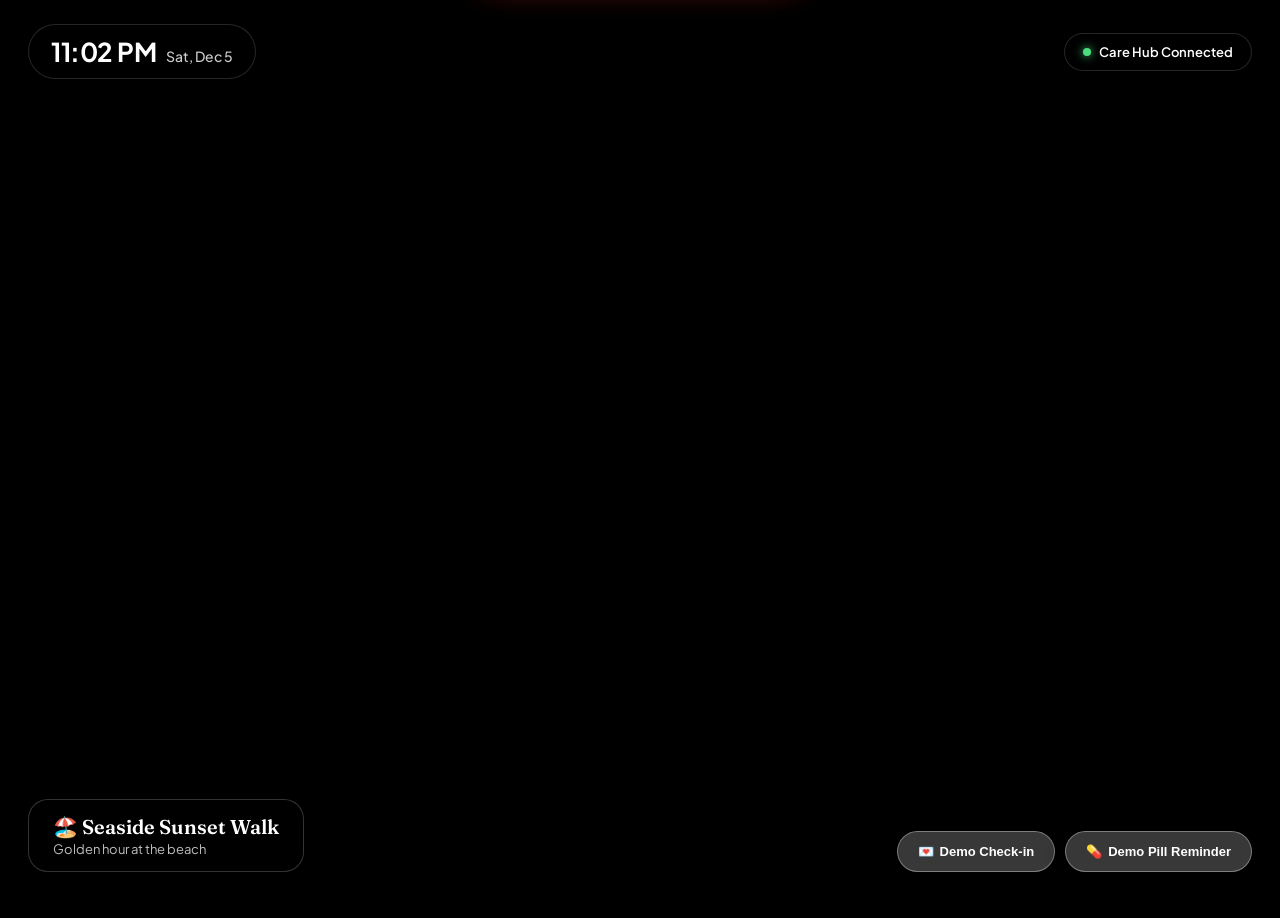
==== frontend/carereceiver.html @ f370e7aa "Add caretaker and patient frontend demo pages. Co-authored-by: Cursor <cursoragent@cursor.com>" ====
<!DOCTYPE html>
<html lang="en">
<head>
<meta charset="UTF-8">
<meta name="viewport" content="width=device-width, initial-scale=1.0, maximum-scale=1.0, user-scalable=no">
<title>Grandma's Digital Frame & Companion</title>
<link rel="preconnect" href="https://fonts.googleapis.com">
<link href="https://fonts.googleapis.com/css2?family=Plus+Jakarta+Sans:wght@400;500;600;700;800&family=Fraunces:ital,opsz,wght@0,9..144,400;0,9..144,600;0,9..144,700;1,9..144,400&display=swap" rel="stylesheet">
<style>
  :root {
    --bg: #0f1115;
    --primary: #2d6a4f;
    --primary-light: #40916c;
    --accent: #e76f51;
    --accent-yellow: #e9c46a;
    --text-dark: #1b263b;
    --text-muted: #5c677d;
    --pill-blue: #3a86ff;
  }
  * { margin: 0; padding: 0; box-sizing: border-box; -webkit-tap-highlight-color: transparent; }
  body {
    font-family: 'Plus Jakarta Sans', -apple-system, sans-serif;
    background: #000;
    color: #fff;
    min-height: 100vh;
    height: 100vh;
    overflow: hidden;
    position: relative;
    user-select: none;
  }

  /* Fullscreen Slideshow */
  .slideshow-container {
    position: absolute;
    inset: 0;
    z-index: 1;
    background: #000;
  }
  .slide {
    position: absolute;
    inset: 0;
    background-size: cover;
    background-position: center center;
    opacity: 0;
    transform: scale(1.04);
    transition: opacity 1.8s ease-in-out, transform 4s ease-out;
  }
  .slide.active {
    opacity: 1;
    transform: scale(1);
  }
  .slide-overlay {
    position: absolute;
    inset: 0;
    background: linear-gradient(180deg, rgba(0,0,0,0.35) 0%, rgba(0,0,0,0.1) 40%, rgba(0,0,0,0.75) 100%);
    pointer-events: none;
  }

  /* Clean Top Bar */
  .frame-header {
    position: absolute;
    top: 24px;
    left: 28px;
    right: 28px;
    display: flex;
    justify-content: space-between;
    align-items: center;
    z-index: 10;
    pointer-events: none;
  }
  .frame-time {
    background: rgba(0, 0, 0, 0.45);
    backdrop-filter: blur(16px);
    -webkit-backdrop-filter: blur(16px);
    border: 1px solid rgba(255,255,255,0.15);
    padding: 10px 22px;
    border-radius: 40px;
    display: flex;
    align-items: baseline;
    gap: 10px;
  }
  .time-text {
    font-size: 26px;
    font-weight: 700;
    letter-spacing: -0.5px;
  }
  .date-text {
    font-size: 14px;
    color: rgba(255,255,255,0.8);
    font-weight: 500;
  }
  .frame-badge {
    background: rgba(0,0,0,0.45);
    backdrop-filter: blur(16px);
    -webkit-backdrop-filter: blur(16px);
    border: 1px solid rgba(255,255,255,0.15);
    padding: 10px 18px;
    border-radius: 40px;
    font-size: 13px;
    font-weight: 600;
    display: flex;
    align-items: center;
    gap: 8px;
  }
  .live-dot {
    width: 8px; height: 8px;
    border-radius: 50%;
    background: #4ade80;
    box-shadow: 0 0 10px #4ade80;
    animation: pulse 2s infinite;
  }
  @keyframes pulse {
    0%, 100% { opacity: 1; transform: scale(1); }
    50% { opacity: 0.4; transform: scale(0.85); }
  }

  /* Bottom Caption */
  .slideshow-caption {
    position: absolute;
    bottom: 28px;
    left: 28px;
    z-index: 10;
    pointer-events: none;
  }
  .caption-pill {
    background: rgba(0, 0, 0, 0.55);
    backdrop-filter: blur(20px);
    -webkit-backdrop-filter: blur(20px);
    border: 1px solid rgba(255,255,255,0.2);
    padding: 14px 24px;
    border-radius: 20px;
    max-width: 480px;
  }
  .caption-title {
    font-family: 'Fraunces', serif;
    font-size: 20px;
    font-weight: 600;
    color: #fff;
    margin-bottom: 2px;
  }
  .caption-sub {
    font-size: 13px;
    color: rgba(255,255,255,0.75);
  }

  /* Demo Trigger Bar */
  .demo-bar {
    position: absolute;
    bottom: 28px;
    right: 28px;
    z-index: 50;
    display: flex;
    gap: 10px;
  }
  .demo-trigger-btn {
    background: rgba(255, 255, 255, 0.22);
    backdrop-filter: blur(20px);
    -webkit-backdrop-filter: blur(20px);
    border: 1px solid rgba(255, 255, 255, 0.35);
    color: white;
    padding: 12px 20px;
    border-radius: 30px;
    font-size: 13px;
    font-weight: 700;
    cursor: pointer;
    transition: all 0.2s;
    display: flex;
    align-items: center;
    gap: 6px;
    box-shadow: 0 4px 20px rgba(0,0,0,0.3);
  }
  .demo-trigger-btn:hover {
    background: rgba(255, 255, 255, 0.35);
    transform: translateY(-2px);
  }

  /* ========================================================
     GIANT FULLSCREEN TAKEOVER NOTIFICATION (CENTERED)
     ======================================================== */
  .takeover-overlay {
    position: fixed;
    inset: 0;
    background: rgba(10, 15, 26, 0.75);
    backdrop-filter: blur(20px);
    -webkit-backdrop-filter: blur(20px);
    z-index: 100;
    display: none;
    align-items: center;
    justify-content: center;
    padding: 24px;
    animation: fadeIn 0.3s ease-out;
  }
  .takeover-overlay.show {
    display: flex;
  }
  @keyframes fadeIn {
    from { opacity: 0; }
    to { opacity: 1; }
  }

  .takeover-card {
    background: linear-gradient(145deg, #ffffff, #fdfbf7);
    color: var(--text-dark);
    max-width: 540px;
    width: 100%;
    border-radius: 40px;
    padding: 44px 36px 36px;
    text-align: center;
    box-shadow: 0 30px 90px rgba(0,0,0,0.5), 0 0 0 4px rgba(231,111,81,0.4);
    animation: popCenter 0.5s cubic-bezier(0.34, 1.56, 0.64, 1);
    position: relative;
    cursor: pointer;
  }
  @keyframes popCenter {
    from { transform: scale(0.8) translateY(30px); opacity: 0; }
    to { transform: scale(1) translateY(0); opacity: 1; }
  }

  .avatar-pulse-wrap {
    position: relative;
    width: 120px;
    height: 120px;
    margin: 0 auto 24px;
  }
  .avatar-pulse-ring {
    position: absolute;
    inset: -10px;
    border-radius: 50%;
    background: rgba(231, 111, 81, 0.25);
    animation: ringPulse 1.8s infinite;
  }
  @keyframes ringPulse {
    0% { transform: scale(0.95); opacity: 0.8; }
    50% { transform: scale(1.18); opacity: 0.2; }
    100% { transform: scale(0.95); opacity: 0.8; }
  }
  .takeover-avatar {
    width: 120px;
    height: 120px;
    border-radius: 50%;
    object-fit: cover;
    border: 5px solid var(--accent);
    box-shadow: 0 10px 25px rgba(231,111,81,0.35);
    position: relative;
    z-index: 2;
  }

  .takeover-badge {
    display: inline-flex;
    align-items: center;
    gap: 6px;
    background: #fee2e2;
    color: #dc2626;
    font-size: 13px;
    font-weight: 800;
    text-transform: uppercase;
    letter-spacing: 1px;
    padding: 6px 16px;
    border-radius: 30px;
    margin-bottom: 14px;
  }
  .takeover-title {
    font-family: 'Fraunces', serif;
    font-size: 32px;
    line-height: 1.25;
    color: var(--text-dark);
    margin-bottom: 8px;
    font-weight: 700;
  }
  .takeover-sub {
    font-size: 17px;
    color: var(--text-muted);
    margin-bottom: 28px;
  }
  .takeover-tap-btn {
    width: 100%;
    padding: 20px;
    background: linear-gradient(135deg, #e76f51, #d95a3a);
    color: white;
    border: none;
    border-radius: 28px;
    font-family: inherit;
    font-size: 20px;
    font-weight: 800;
    cursor: pointer;
    box-shadow: 0 10px 30px rgba(231,111,81,0.4);
    display: flex;
    align-items: center;
    justify-content: center;
    gap: 10px;
    transition: transform 0.15s;
    animation: btnBounce 1.6s infinite;
  }
  @keyframes btnBounce {
    0%, 100% { transform: translateY(0); }
    50% { transform: translateY(-4px); }
  }
  .takeover-tap-btn:active {
    transform: scale(0.97);
  }

  /* ========================================================
     CHECK-IN MODAL
     ======================================================== */
  .modal-overlay {
    position: fixed;
    inset: 0;
    background: rgba(10, 14, 20, 0.88);
    backdrop-filter: blur(20px);
    -webkit-backdrop-filter: blur(20px);
    z-index: 120;
    display: none;
    align-items: center;
    justify-content: center;
    padding: 20px;
  }
  .modal-overlay.active {
    display: flex;
  }
  .modal-card {
    background: #ffffff;
    color: var(--text-dark);
    width: 100%;
    max-width: 620px;
    max-height: 90vh;
    border-radius: 36px;
    overflow-y: auto;
    box-shadow: 0 25px 60px rgba(0,0,0,0.4);
    padding: 32px 28px;
    animation: popCenter 0.4s cubic-bezier(0.34, 1.4, 0.64, 1);
  }

  .checkin-hero-photo {
    width: 100%;
    height: 250px;
    border-radius: 24px;
    object-fit: cover;
    margin-bottom: 18px;
    box-shadow: 0 8px 24px rgba(0,0,0,0.12);
  }
  .checkin-sender-row {
    display: flex;
    align-items: center;
    gap: 14px;
    margin-bottom: 12px;
  }
  .sender-avatar {
    width: 48px;
    height: 48px;
    border-radius: 50%;
    object-fit: cover;
    border: 2px solid var(--primary);
  }
  .sender-name {
    font-size: 16px;
    font-weight: 700;
    color: var(--text-dark);
  }
  .sender-sub {
    font-size: 13px;
    color: var(--text-muted);
  }
  .checkin-big-caption {
    font-family: 'Fraunces', serif;
    font-size: 24px;
    line-height: 1.35;
    color: var(--text-dark);
    margin-bottom: 8px;
  }
  .checkin-tts-indicator {
    display: inline-flex;
    align-items: center;
    gap: 8px;
    background: #f1f5f9;
    padding: 6px 14px;
    border-radius: 20px;
    font-size: 13px;
    color: var(--primary);
    font-weight: 600;
    margin-bottom: 18px;
    cursor: pointer;
  }
  .checkin-prompt {
    font-family: 'Fraunces', serif;
    font-size: 24px;
    color: var(--accent);
    margin-bottom: 16px;
    font-weight: 600;
    border-top: 1px solid #edf2f7;
    padding-top: 16px;
  }

  /* Response Buttons */
  .response-btn-grid {
    display: grid;
    grid-template-columns: 1fr 1fr 1fr;
    gap: 12px;
    margin-bottom: 18px;
  }
  .resp-btn {
    padding: 18px 12px;
    border-radius: 22px;
    border: none;
    font-family: inherit;
    font-size: 17px;
    font-weight: 700;
    color: white;
    cursor: pointer;
    display: flex;
    flex-direction: column;
    align-items: center;
    gap: 6px;
    box-shadow: 0 6px 18px rgba(0,0,0,0.12);
    transition: all 0.2s cubic-bezier(0.34, 1.56, 0.64, 1);
  }
  .resp-btn:hover {
    transform: translateY(-3px) scale(1.02);
  }
  .resp-btn:active {
    transform: scale(0.96);
  }
  .resp-btn .btn-icon {
    font-size: 34px;
    line-height: 1;
  }
  .resp-btn.btn-good { background: linear-gradient(135deg, #2d6a4f, #40916c); }
  .resp-btn.btn-ok { background: linear-gradient(135deg, #d4a373, #bc6c25); }
  .resp-btn.btn-help { background: linear-gradient(135deg, #e76f51, #c94a29); }

  /* Voice Bar */
  .voice-record-bar {
    background: #f8fafc;
    border: 2px dashed #cbd5e1;
    border-radius: 18px;
    padding: 12px 18px;
    display: flex;
    align-items: center;
    justify-content: space-between;
    margin-bottom: 14px;
  }
  .voice-record-btn {
    background: var(--accent);
    color: white;
    width: 44px;
    height: 44px;
    border-radius: 50%;
    border: none;
    font-size: 20px;
    display: flex;
    align-items: center;
    justify-content: center;
    cursor: pointer;
    box-shadow: 0 4px 12px rgba(231,111,81,0.3);
  }
  .voice-record-btn.recording {
    background: #ef4444;
    animation: micPulse 1s infinite alternate;
  }
  @keyframes micPulse {
    from { transform: scale(1); }
    to { transform: scale(1.12); }
  }
  .voice-status-text {
    font-size: 14px;
    font-weight: 500;
    color: var(--text-muted);
  }

  /* Escalation Tracker */
  .escalation-tracker {
    background: #fff7ed;
    border: 1px solid #ffedd5;
    border-radius: 14px;
    padding: 10px 14px;
    display: flex;
    align-items: center;
    justify-content: space-between;
    font-size: 13px;
    color: #9a3412;
  }
  .escalation-timer {
    font-weight: 700;
    background: #fed7aa;
    padding: 3px 10px;
    border-radius: 10px;
  }

  /* ========================================================
     MEDICATION MODAL
     ======================================================== */
  .pill-header {
    text-align: center;
    margin-bottom: 20px;
  }
  .pill-header .badge-pill {
    background: #e0f2fe;
    color: var(--pill-blue);
    font-size: 12px;
    font-weight: 700;
    padding: 5px 14px;
    border-radius: 20px;
    display: inline-block;
    margin-bottom: 6px;
  }
  .pill-header h2 {
    font-family: 'Fraunces', serif;
    font-size: 26px;
    color: var(--text-dark);
  }
  .pill-header p {
    font-size: 15px;
    color: var(--text-muted);
    margin-top: 4px;
  }

  .pill-grid {
    display: grid;
    grid-template-columns: 1fr 1fr;
    gap: 14px;
    margin-bottom: 20px;
  }
  .pill-item-card {
    background: #f8fafc;
    border: 3px solid #e2e8f0;
    border-radius: 20px;
    padding: 16px 14px;
    display: flex;
    flex-direction: column;
    align-items: center;
    text-align: center;
    cursor: pointer;
    transition: all 0.2s cubic-bezier(0.34, 1.56, 0.64, 1);
    position: relative;
  }
  .pill-item-card:hover { transform: translateY(-2px); }
  .pill-item-card.taken {
    background: #ecfdf5;
    border-color: #10b981;
    transform: translateY(-2px);
  }
  .pill-check-badge {
    position: absolute;
    top: 8px;
    right: 8px;
    width: 26px;
    height: 26px;
    border-radius: 50%;
    background: #cbd5e1;
    color: white;
    display: flex;
    align-items: center;
    justify-content: center;
    font-size: 13px;
    font-weight: 800;
  }
  .pill-item-card.taken .pill-check-badge {
    background: #10b981;
    transform: scale(1.15);
  }
  .pill-icon {
    font-size: 40px;
    margin-bottom: 8px;
    line-height: 1;
  }
  .pill-name {
    font-size: 16px;
    font-weight: 700;
    color: var(--text-dark);
  }
  .pill-dosage {
    font-size: 12px;
    color: var(--text-muted);
    margin-top: 2px;
  }

  .done-pills-btn {
    width: 100%;
    padding: 18px;
    border-radius: 24px;
    border: none;
    background: linear-gradient(135deg, #10b981, #059669);
    color: white;
    font-family: inherit;
    font-size: 18px;
    font-weight: 800;
    cursor: pointer;
    box-shadow: 0 8px 20px rgba(16,185,129,0.35);
    display: flex;
    align-items: center;
    justify-content: center;
    gap: 8px;
  }

  /* Feedback Toast */
  .feedback-toast {
    position: fixed;
    top: 50%;
    left: 50%;
    transform: translate(-50%, -50%) scale(0.8);
    background: rgba(255, 255, 255, 0.98);
    color: var(--text-dark);
    padding: 32px 48px;
    border-radius: 36px;
    text-align: center;
    box-shadow: 0 30px 80px rgba(0,0,0,0.5);
    z-index: 150;
    opacity: 0;
    pointer-events: none;
    transition: all 0.35s cubic-bezier(0.34, 1.56, 0.64, 1);
  }
  .feedback-toast.show {
    opacity: 1;
    transform: translate(-50%, -50%) scale(1);
    pointer-events: auto;
  }
  .feedback-toast .big-emoji {
    font-size: 58px;
    margin-bottom: 10px;
    display: block;
  }
  .feedback-toast h3 {
    font-family: 'Fraunces', serif;
    font-size: 26px;
    color: var(--text-dark);
  }
  .feedback-toast p {
    font-size: 15px;
    color: var(--text-muted);
    margin-top: 4px;
  }

  /* Escalation Banner */
  .escalation-alert-banner {
    position: fixed;
    top: 24px;
    left: 50%;
    transform: translateX(-50%) translateY(-100px);
    background: #b91c1c;
    color: white;
    padding: 14px 24px;
    border-radius: 50px;
    font-size: 15px;
    font-weight: 700;
    z-index: 200;
    box-shadow: 0 10px 30px rgba(185,28,28,0.5);
    display: flex;
    align-items: center;
    gap: 10px;
    transition: transform 0.4s cubic-bezier(0.34, 1.56, 0.64, 1);
  }
  .escalation-alert-banner.show {
    transform: translateX(-50%) translateY(0);
  }
</style>
</head>
<body>

<!-- Slideshow Digital Frame -->
<div class="slideshow-container" id="slideshow">
  <div class="slide active" style="background-image: url('https://media.clero.so/content_items/2026/08/Family_Picnic_Scene.jpg');"></div>
  <div class="slide" style="background-image: url('https://media.clero.so/content_items/2026/08/Beach_Vacation_Scene.jpg');"></div>
  <div class="slide" style="background-image: url('https://media.clero.so/content_items/2026/08/Family_Dinner_Scene.jpg');"></div>
  <div class="slide" style="background-image: url('https://media.clero.so/content_items/2026/08/Reading_Time_Scene.jpg');"></div>
  <div class="slide" style="background-image: url('https://media.clero.so/content_items/2026/08/Christmas_Dinner_Scene.jpg');"></div>
  <div class="slide-overlay"></div>
</div>

<!-- Header Overlay -->
<div class="frame-header">
  <div class="frame-time">
    <span class="time-text" id="clock">12:45 PM</span>
    <span class="date-text" id="dateStr">Sat, Aug 22</span>
  </div>
  <div class="frame-badge">
    <span class="live-dot"></span>
    <span>Care Hub Connected</span>
  </div>
</div>

<!-- Bottom Caption -->
<div class="slideshow-caption" id="slideCaption">
  <div class="caption-pill">
    <div class="caption-title" id="captionTitle">🌿 Meadow Picnic with Family</div>
    <div class="caption-sub" id="captionSub">Shared with love by your family</div>
  </div>
</div>

<!-- Demo Trigger Buttons -->
<div class="demo-bar">
  <button class="demo-trigger-btn" onclick="triggerIncomingCheckin('Alex (Son)', 'https://media.clero.so/content_items/2026/08/Son_Portrait.jpg', 'https://media.clero.so/content_items/2026/08/Family_Picnic_Scene.jpg', 'Hi Grandma! Look at this photo from our picnic. How are you feeling today?')">
    <span>💌</span> Demo Check-in
  </button>
  <button class="demo-trigger-btn" onclick="triggerPillReminder()">
    <span>💊</span> Demo Pill Reminder
  </button>
</div>

<!-- ========================================================
     GIANT SCREEN-TAKEOVER NOTIFICATION (CENTERED POPUP)
     ======================================================== -->
<div class="takeover-overlay" id="takeoverOverlay" onclick="openCheckinModal()">
  <div class="takeover-card" onclick="event.stopPropagation(); openCheckinModal()">
    <div class="takeover-badge">✨ New Message</div>
    <div class="avatar-pulse-wrap">
      <div class="avatar-pulse-ring"></div>
      <img class="takeover-avatar" id="takeoverAvatar" src="https://media.clero.so/content_items/2026/08/Son_Portrait.jpg" alt="Avatar">
    </div>
    <h2 class="takeover-title" id="takeoverSender">Alex sent you a check-in!</h2>
    <p class="takeover-sub">Tap anywhere to see photo & message</p>
    <button class="takeover-tap-btn">
      <span>👉</span> <span>Tap to Open Message</span>
    </button>
  </div>
</div>

<!-- ========================================================
     CHECK-IN FULLSCREEN MODAL
     ======================================================== -->
<div class="modal-overlay" id="checkinModal">
  <div class="modal-card">
    <img class="checkin-hero-photo" id="modalHeroPhoto" src="https://media.clero.so/content_items/2026/08/Family_Picnic_Scene.jpg" alt="Check-in photo">
    
    <div class="checkin-sender-row">
      <img class="sender-avatar" id="modalSenderAvatar" src="https://media.clero.so/content_items/2026/08/Son_Portrait.jpg" alt="Avatar">
      <div>
        <div class="sender-name" id="modalSenderName">Alex (Son)</div>
        <div class="sender-sub">Sent today at 12:45 PM</div>
      </div>
    </div>

    <div class="checkin-big-caption" id="modalCaptionText">
      "Hi Grandma! Look at this memory from our sunny picnic. We're thinking of you!"
    </div>

    <div class="checkin-tts-indicator" onclick="speakText(currentCaption + '. How are you feeling today Grandma?')">
      <span>🔊</span> <span>Tap to hear voice readout</span>
    </div>

    <div class="checkin-prompt">
      How are you today, Grandma?
    </div>

    <div class="response-btn-grid">
      <button class="resp-btn btn-good" onclick="submitResponse('Good', '😊')">
        <span class="btn-icon">😊</span>
        <span>Good</span>
      </button>
      <button class="resp-btn btn-ok" onclick="submitResponse('OK', '🙂')">
        <span class="btn-icon">🙂</span>
        <span>I\'m OK</span>
      </button>
      <button class="resp-btn btn-help" onclick="submitResponse('Need Help', '🆘')">
        <span class="btn-icon">🆘</span>
        <span>Need Help</span>
      </button>
    </div>

    <div class="voice-record-bar">
      <div>
        <div style="font-weight:700; font-size:14px; color:var(--text-dark);">Voice reply (optional)</div>
        <div class="voice-status-text" id="micStatus">Tap mic to speak your message</div>
      </div>
      <button class="voice-record-btn" id="micBtn" onclick="toggleVoiceRecord()">🎤</button>
    </div>

    <!-- Escalation Tracker -->
    <div class="escalation-tracker" id="escalationBox">
      <span>⏱️ Auto-escalation demo:</span>
      <span class="escalation-timer" id="escalationTimerText">Try 1 (Patient) in 5s</span>
    </div>
  </div>
</div>

<!-- ========================================================
     MEDICATION REMINDER MODAL
     ======================================================== -->
<div class="modal-overlay" id="pillModal">
  <div class="modal-card">
    <div class="pill-header">
      <span class="badge-pill">DAILY MEDICATION</span>
      <h2>💊 Time for your pills, Grandma!</h2>
      <p>Tap each pill once you've taken it</p>
    </div>

    <div class="pill-grid">
      <div class="pill-item-card" id="pill1" onclick="togglePill('pill1')">
        <span class="pill-check-badge">✓</span>
        <div class="pill-icon">🔴</div>
        <div class="pill-name">Blood Pressure</div>
        <div class="pill-dosage">1 Red Tablet · Morning</div>
      </div>
      <div class="pill-item-card" id="pill2" onclick="togglePill('pill2')">
        <span class="pill-check-badge">✓</span>
        <div class="pill-icon">🟡</div>
        <div class="pill-name">Vitamin D3</div>
        <div class="pill-dosage">1 Yellow Capsule · With Food</div>
      </div>
      <div class="pill-item-card" id="pill3" onclick="togglePill('pill3')">
        <span class="pill-check-badge">✓</span>
        <div class="pill-icon">⚪</div>
        <div class="pill-name">Calcium & Zinc</div>
        <div class="pill-dosage">1 White Tablet · With Water</div>
      </div>
      <div class="pill-item-card" id="pill4" onclick="togglePill('pill4')">
        <span class="pill-check-badge">✓</span>
        <div class="pill-icon">💧</div>
        <div class="pill-name">Glass of Water</div>
        <div class="pill-dosage">Full 250ml glass</div>
      </div>
    </div>

    <button class="done-pills-btn" onclick="submitPillsDone()">
      <span>✅</span> <span>I've Taken All My Pills</span>
    </button>
  </div>
</div>

<!-- Toast Feedback -->
<div class="feedback-toast" id="feedbackToast">
  <span class="big-emoji" id="feedbackEmoji">💖</span>
  <h3 id="feedbackTitle">Message Sent to Family!</h3>
  <p id="feedbackSub">Returning to photo frame in a moment...</p>
</div>

<!-- Escalation Alert Banner -->
<div class="escalation-alert-banner" id="escalationAlertBanner">
  <span style="font-size: 22px;">🚨</span>
  <span id="escalationAlertText">Try 1: Pinging Grandma's phone...</span>
</div>

<script>
  // Web Audio chime generator (high quality 2-tone melodic chime)
  function playMelodicChime() {
    try {
      const audioCtx = new (window.AudioContext || window.webkitAudioContext)();
      const playTone = (freq, start, duration) => {
        const osc = audioCtx.createOscillator();
        const gain = audioCtx.createGain();
        osc.type = 'sine';
        osc.frequency.setValueAtTime(freq, audioCtx.currentTime + start);
        gain.gain.setValueAtTime(0, audioCtx.currentTime + start);
        gain.gain.linearRampToValueAtTime(0.3, audioCtx.currentTime + start + 0.05);
        gain.gain.exponentialRampToValueAtTime(0.001, audioCtx.currentTime + start + duration);
        osc.connect(gain);
        gain.connect(audioCtx.destination);
        osc.start(audioCtx.currentTime + start);
        osc.stop(audioCtx.currentTime + start + duration);
      };
      playTone(587.33, 0.0, 0.5); // D5
      playTone(880.00, 0.2, 0.7); // A5
      playTone(1174.66, 0.4, 0.9); // D6
    } catch (e) {
      console.log('AudioContext not allowed without gesture', e);
    }
  }

  // Broadcast Channel
  const careBus = window.BroadcastChannel ? new BroadcastChannel('care_companion_bus') : null;

  // Slideshow
  const slidesData = [
    { src: 'https://media.clero.so/content_items/2026/08/Family_Picnic_Scene.jpg', title: '🌿 Meadow Picnic with Family', sub: 'Sunny afternoon memories' },
    { src: 'https://media.clero.so/content_items/2026/08/Beach_Vacation_Scene.jpg', title: '🏖️ Seaside Sunset Walk', sub: 'Golden hour at the beach' },
    { src: 'https://media.clero.so/content_items/2026/08/Family_Dinner_Scene.jpg', title: '🍝 Sunday Family Dinner', sub: 'Delicious home cooking together' },
    { src: 'https://media.clero.so/content_items/2026/08/Reading_Time_Scene.jpg', title: '📖 Cozy Fireplace Reading', sub: 'Quiet evening at home' },
    { src: 'https://media.clero.so/content_items/2026/08/Christmas_Dinner_Scene.jpg', title: '🎄 Holiday Celebration', sub: 'Warm family gathering' }
  ];

  let currentSlide = 0;
  let slideshowInterval = null;
  const slideElements = document.querySelectorAll('.slide');
  const captionTitle = document.getElementById('captionTitle');
  const captionSub = document.getElementById('captionSub');

  function nextSlide() {
    slideElements[currentSlide].classList.remove('active');
    currentSlide = (currentSlide + 1) % slideElements.length;
    slideElements[currentSlide].classList.add('active');
    captionTitle.textContent = slidesData[currentSlide].title;
    captionSub.textContent = slidesData[currentSlide].sub;
  }

  function startSlideshow() {
    if (!slideshowInterval) {
      slideshowInterval = setInterval(nextSlide, 3000);
    }
  }

  function pauseSlideshow() {
    clearInterval(slideshowInterval);
    slideshowInterval = null;
  }

  startSlideshow();

  // Clock
  function updateClock() {
    const now = new Date();
    document.getElementById('clock').textContent = now.toLocaleTimeString([], { hour: '2-digit', minute: '2-digit' });
    document.getElementById('dateStr').textContent = now.toLocaleDateString([], { weekday: 'short', month: 'short', day: 'numeric' });
  }
  setInterval(updateClock, 1000);
  updateClock();

  // Web Speech Synthesis (TTS)
  function speakText(text) {
    if ('speechSynthesis' in window) {
      window.speechSynthesis.cancel();
      const utterance = new SpeechSynthesisUtterance(text);
      utterance.rate = 0.9;
      utterance.pitch = 1.05;
      window.speechSynthesis.speak(utterance);
    }
  }

  // Incoming Check-in Trigger & Giant Centered Takeover
  let currentCaption = '';
  let escalationTimer = null;
  let escalationCountdown = 5;
  let escalationStage = 1;

  function triggerIncomingCheckin(senderName, avatarUrl, photoUrl, caption) {
    pauseSlideshow();
    currentCaption = caption;

    // Play chime sound
    playMelodicChime();

    // Populate data
    document.getElementById('takeoverAvatar').src = avatarUrl;
    document.getElementById('takeoverSender').textContent = `${senderName} sent you a check-in!`;
    document.getElementById('modalSenderAvatar').src = avatarUrl;
    document.getElementById('modalSenderName').textContent = senderName;
    document.getElementById('modalHeroPhoto').src = photoUrl;
    document.getElementById('modalCaptionText').textContent = `"${caption}"`;

    // Show giant centered takeover
    document.getElementById('takeoverOverlay').classList.add('show');

    // Announce voice notification
    setTimeout(() => {
      speakText(`Grandma, you have a new check-in from ${senderName}!`);
    }, 300);

    // Start auto escalation countdown
    startEscalationWatch();
  }

  function openCheckinModal() {
    document.getElementById('takeoverOverlay').classList.remove('show');
    document.getElementById('checkinModal').classList.add('active');

    // Read out caption + prompt
    setTimeout(() => {
      speakText(currentCaption + '. How are you feeling today, Grandma?');
    }, 300);
  }

  function startEscalationWatch() {
    clearInterval(escalationTimer);
    escalationCountdown = 5;
    escalationStage = 1;
    updateEscalationUI();

    escalationTimer = setInterval(() => {
      escalationCountdown--;
      if (escalationCountdown <= 0) {
        if (escalationStage === 1) {
          showEscalationBanner('🔔 Try 1: Pinging Grandma\'s phone...');
          speakText('Alerting Grandma\'s phone');
          escalationStage = 2;
          escalationCountdown = 5;
        } else if (escalationStage === 2) {
          showEscalationBanner('🚨 Try 2: Alerting Caretaker (Son)! No response.');
          speakText('Alerting Caretaker! Grandma has not responded yet.');
          clearInterval(escalationTimer);
        }
      }
      updateEscalationUI();
    }, 1000);
  }

  function updateEscalationUI() {
    const el = document.getElementById('escalationTimerText');
    if (el) {
      if (escalationStage === 1) {
        el.textContent = `Try 1 (Patient Phone) in ${escalationCountdown}s`;
      } else if (escalationStage === 2) {
        el.textContent = `Try 2 (Caretaker Alert) in ${escalationCountdown}s`;
      } else {
        el.textContent = `Caretaker Alerted!`;
      }
    }
  }

  function showEscalationBanner(msg) {
    const banner = document.getElementById('escalationAlertBanner');
    document.getElementById('escalationAlertText').textContent = msg;
    banner.classList.add('show');
    setTimeout(() => banner.classList.remove('show'), 3500);

    if (careBus) {
      careBus.postMessage({ type: 'ESCALATION_ALERT', stage: escalationStage, message: msg });
    }
  }

  function submitResponse(status, emoji) {
    clearInterval(escalationTimer);
    document.getElementById('checkinModal').classList.remove('active');
    document.getElementById('takeoverOverlay').classList.remove('show');

    if (careBus) {
      careBus.postMessage({
        type: 'CHECKIN_RESPONSE',
        status: status,
        emoji: emoji,
        timestamp: new Date().toLocaleTimeString([], { hour: '2-digit', minute: '2-digit' })
      });
    }

    const toast = document.getElementById('feedbackToast');
    document.getElementById('feedbackEmoji').textContent = emoji;
    document.getElementById('feedbackTitle').textContent = `Marked "${status}"`;
    document.getElementById('feedbackSub').textContent = 'Family has been notified. Returning to photos...';
    toast.classList.add('show');

    speakText(`Thank you Grandma! We let the family know you are ${status}.`);

    setTimeout(() => {
      toast.classList.remove('show');
      startSlideshow();
    }, 3000);
  }

  // Voice record mock
  let isRecording = false;
  function toggleVoiceRecord() {
    const btn = document.getElementById('micBtn');
    const status = document.getElementById('micStatus');
    isRecording = !isRecording;
    if (isRecording) {
      btn.classList.add('recording');
      status.textContent = '🎙️ Listening to your voice...';
      speakText('Listening');
    } else {
      btn.classList.remove('recording');
      status.textContent = '✅ "Feeling lovely and had a nice walk"';
    }
  }

  // Pill Reminder
  function triggerPillReminder() {
    pauseSlideshow();
    playMelodicChime();
    document.getElementById('pillModal').classList.add('active');
    speakText("Grandma, it's time for your daily pills. Please tap the ones you have taken.");
  }

  function togglePill(id) {
    const pill = document.getElementById(id);
    pill.classList.toggle('taken');
    const name = pill.querySelector('.pill-name').textContent;
    if (pill.classList.contains('taken')) {
      speakText(`${name} checked`);
    }
  }

  function submitPillsDone() {
    document.getElementById('pillModal').classList.remove('active');

    if (careBus) {
      careBus.postMessage({
        type: 'PILLS_TAKEN',
        timestamp: new Date().toLocaleTimeString([], { hour: '2-digit', minute: '2-digit' })
      });
    }

    const toast = document.getElementById('feedbackToast');
    document.getElementById('feedbackEmoji').textContent = '💊';
    document.getElementById('feedbackTitle').textContent = 'All Pills Logged!';
    document.getElementById('feedbackSub').textContent = 'We sent a confirmation to the family.';
    toast.classList.add('show');

    speakText('Great job Grandma! All pills recorded for today.');

    setTimeout(() => {
      toast.classList.remove('show');
      startSlideshow();
    }, 3000);
  }

  // Listen to remote events from Caretaker app
  if (careBus) {
    careBus.onmessage = (e) => {
      const data = e.data;
      if (data.type === 'TRIGGER_CHECKIN') {
        triggerIncomingCheckin(data.senderName, data.avatarUrl, data.photoUrl, data.caption);
      } else if (data.type === 'TRIGGER_PILLS') {
        triggerPillReminder();
      }
    };
  }
</script>
</body>
</html>
<script data-clero-project-page-live-reload>
(() => {
  const pageId = "78a3dedada3fd887bb1d990b";
  const revision = "1ebeafc74b8518a8baf37a0f5a646807799ab3048f92aecc559eff67c50d47f9";
  let socket = null;
  let reconnectTimer = null;
  let reconnectDelay = 1000;
  let stopped = false;

  const reload = () => window.location.reload();
  const scheduleReconnect = () => {
    if (stopped || reconnectTimer !== null) return;
    reconnectTimer = window.setTimeout(() => {
      reconnectTimer = null;
      connect();
    }, reconnectDelay);
    reconnectDelay = Math.min(reconnectDelay * 2, 15000);
  };
  const connect = () => {
    if (stopped) return;
    const protocol = window.location.protocol === "https:" ? "wss:" : "ws:";
    try {
      socket = new WebSocket(
        `${protocol}//${window.location.host}/ws/project-pages/${encodeURIComponent(pageId)}/`
      );
    } catch (_error) {
      scheduleReconnect();
      return;
    }
    socket.addEventListener("open", () => {
      reconnectDelay = 1000;
    });
    socket.addEventListener("message", (messageEvent) => {
      let message;
      try {
        message = JSON.parse(messageEvent.data);
      } catch (_error) {
        return;
      }
      const data = message && message.data ? message.data : {};
      if (
        message.event === "project.html.connected" &&
        data.body_sha256 &&
        data.body_sha256 !== revision
      ) {
        reload();
        return;
      }
      if (
        message.event === "project.html.updated" &&
        (!data.body_sha256 || data.body_sha256 !== revision)
      ) {
        reload();
        return;
      }
      if (
        message.event === "project.html.unpublished" ||
        message.event === "project.html.deleted"
      ) {
        reload();
      }
    });
    socket.addEventListener("close", (closeEvent) => {
      socket = null;
      if (closeEvent.code === 4004) {
        reload();
        return;
      }
      scheduleReconnect();
    });
    socket.addEventListener("error", () => {
      if (socket) socket.close();
    });
  };
  window.addEventListener("pagehide", () => {
    stopped = true;
    if (reconnectTimer !== null) window.clearTimeout(reconnectTimer);
    if (socket) socket.close(1000, "Page closed");
  }, { once: true });
  connect();
})();
</script>
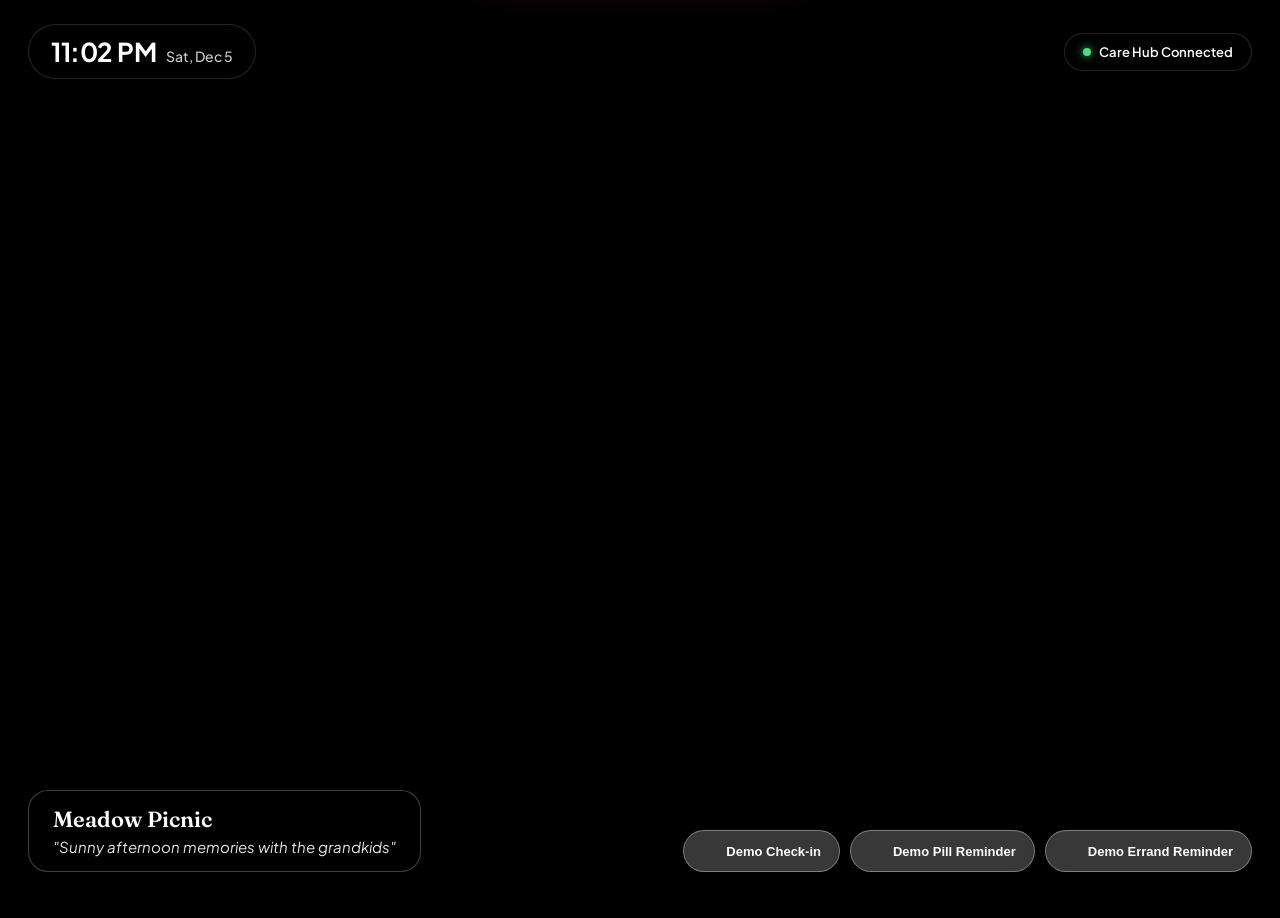
==== commit 425d5b26: "Polish the frontend demo with design system and pill assets. Co-authored-by: Cursor <cursoragent@cur" ====
--- a/frontend/carereceiver.html
+++ b/frontend/carereceiver.html
@@ -3,9 +3,15 @@
 <head>
 <meta charset="UTF-8">
 <meta name="viewport" content="width=device-width, initial-scale=1.0, maximum-scale=1.0, user-scalable=no">
-<title>Grandma's Digital Frame & Companion</title>
+<title>Grandma's Digital Frame &amp; Companion</title>
 <link rel="preconnect" href="https://fonts.googleapis.com">
-<link href="https://fonts.googleapis.com/css2?family=Plus+Jakarta+Sans:wght@400;500;600;700;800&family=Fraunces:ital,opsz,wght@0,9..144,400;0,9..144,600;0,9..144,700;1,9..144,400&display=swap" rel="stylesheet">
+<link href="https://fonts.googleapis.com/css2?family=Plus+Jakarta+Sans:wght@400;500;600;700;800&amp;family=Fraunces:ital,opsz,wght@0,9..144,400;0,9..144,600;0,9..144,700;1,9..144,400&amp;display=swap" rel="stylesheet">
+<link rel="preload" href="assets/pills/lisinopril.svg" as="image" type="image/svg+xml">
+<link rel="preload" href="assets/pills/vitamin-d3.svg" as="image" type="image/svg+xml">
+<link rel="preload" href="assets/pills/calcium.svg" as="image" type="image/svg+xml">
+<link rel="preload" href="assets/pills/fresh-water.svg" as="image" type="image/svg+xml">
+<!-- Lucide Icons -->
+<script src="https://unpkg.com/lucide@latest"></script>
 <style>
   :root {
     --bg: #0f1115;
@@ -114,7 +120,7 @@
     50% { opacity: 0.4; transform: scale(0.85); }
   }
 
-  /* Bottom Caption */
+  /* Bottom Left Caption */
   .slideshow-caption {
     position: absolute;
     bottom: 28px;
@@ -123,24 +129,27 @@
     pointer-events: none;
   }
   .caption-pill {
-    background: rgba(0, 0, 0, 0.55);
+    background: rgba(0, 0, 0, 0.65);
     backdrop-filter: blur(20px);
     -webkit-backdrop-filter: blur(20px);
-    border: 1px solid rgba(255,255,255,0.2);
+    border: 1px solid rgba(255,255,255,0.25);
     padding: 14px 24px;
     border-radius: 20px;
-    max-width: 480px;
+    max-width: 520px;
+    box-shadow: 0 10px 30px rgba(0,0,0,0.4);
   }
   .caption-title {
     font-family: 'Fraunces', serif;
-    font-size: 20px;
+    font-size: 22px;
     font-weight: 600;
     color: #fff;
-    margin-bottom: 2px;
+    margin-bottom: 3px;
   }
   .caption-sub {
-    font-size: 13px;
-    color: rgba(255,255,255,0.75);
+    font-size: 15px;
+    color: rgba(255,255,255,0.9);
+    font-style: italic;
+    line-height: 1.4;
   }
 
   /* Demo Trigger Bar */
@@ -151,6 +160,8 @@
     z-index: 50;
     display: flex;
     gap: 10px;
+    flex-wrap: wrap;
+    justify-content: flex-end;
   }
   .demo-trigger-btn {
     background: rgba(255, 255, 255, 0.22);
@@ -158,7 +169,7 @@
     -webkit-backdrop-filter: blur(20px);
     border: 1px solid rgba(255, 255, 255, 0.35);
     color: white;
-    padding: 12px 20px;
+    padding: 12px 18px;
     border-radius: 30px;
     font-size: 13px;
     font-weight: 700;
@@ -166,7 +177,7 @@
     transition: all 0.2s;
     display: flex;
     align-items: center;
-    gap: 6px;
+    gap: 8px;
     box-shadow: 0 4px 20px rgba(0,0,0,0.3);
   }
   .demo-trigger-btn:hover {
@@ -174,9 +185,7 @@
     transform: translateY(-2px);
   }
 
-  /* ========================================================
-     GIANT FULLSCREEN TAKEOVER NOTIFICATION (CENTERED)
-     ======================================================== */
+  /* Centered Takeover */
   .takeover-overlay {
     position: fixed;
     inset: 0;
@@ -190,13 +199,8 @@
     padding: 24px;
     animation: fadeIn 0.3s ease-out;
   }
-  .takeover-overlay.show {
-    display: flex;
-  }
-  @keyframes fadeIn {
-    from { opacity: 0; }
-    to { opacity: 1; }
-  }
+  .takeover-overlay.show { display: flex; }
+  @keyframes fadeIn { from { opacity: 0; } to { opacity: 1; } }
 
   .takeover-card {
     background: linear-gradient(145deg, #ffffff, #fdfbf7);
@@ -295,33 +299,209 @@
     0%, 100% { transform: translateY(0); }
     50% { transform: translateY(-4px); }
   }
-  .takeover-tap-btn:active {
-    transform: scale(0.97);
-  }
-
-  /* ========================================================
-     CHECK-IN MODAL
-     ======================================================== */
+  .takeover-tap-btn:active { transform: scale(0.97); }
+
+  /* Immersive Check-in Modal */
   .modal-overlay {
     position: fixed;
     inset: 0;
     background: rgba(10, 14, 20, 0.88);
+    backdrop-filter: blur(24px);
+    -webkit-backdrop-filter: blur(24px);
+    z-index: 120;
+    display: none;
+    align-items: center;
+    justify-content: center;
+    padding: 24px;
+  }
+  .modal-overlay.active { display: flex; }
+
+  .checkin-large-frame {
+    background: #ffffff;
+    border: 6px solid #ffffff;
+    border-radius: 36px;
+    width: 100%;
+    max-width: 960px;
+    height: 90vh;
+    max-height: 850px;
+    position: relative;
+    box-shadow: 0 35px 100px rgba(0,0,0,0.6);
+    overflow: hidden;
+    display: flex;
+    flex-direction: column;
+    justify-content: space-between;
+    animation: popCenter 0.4s cubic-bezier(0.34, 1.4, 0.64, 1);
+  }
+  .checkin-backdrop-photo {
+    position: absolute;
+    inset: 0;
+    width: 100%;
+    height: 100%;
+    object-fit: cover;
+    z-index: 1;
+    background: #000;
+  }
+  .checkin-gradient-overlay {
+    position: absolute;
+    inset: 0;
+    background: linear-gradient(180deg, rgba(0,0,0,0.7) 0%, rgba(0,0,0,0.15) 40%, rgba(0,0,0,0.85) 100%);
+    z-index: 2;
+    pointer-events: none;
+  }
+  .checkin-top-overlay-card {
+    position: relative;
+    z-index: 10;
+    margin: 20px;
+    background: rgba(255, 255, 255, 0.94);
     backdrop-filter: blur(20px);
     -webkit-backdrop-filter: blur(20px);
-    z-index: 120;
+    border-radius: 24px;
+    padding: 18px 24px;
+    box-shadow: 0 10px 35px rgba(0,0,0,0.3);
+    border: 1px solid rgba(255,255,255,0.8);
+    display: flex;
+    flex-direction: column;
+    gap: 8px;
+  }
+  .checkin-sender-row {
+    display: flex;
+    align-items: center;
+    justify-content: space-between;
+  }
+  .checkin-sender-info {
+    display: flex;
+    align-items: center;
+    gap: 12px;
+  }
+  .sender-avatar {
+    width: 44px;
+    height: 44px;
+    border-radius: 50%;
+    object-fit: cover;
+    border: 2px solid var(--primary);
+  }
+  .sender-name {
+    font-size: 17px;
+    font-weight: 800;
+    color: var(--text-dark);
+  }
+  .sender-sub {
+    font-size: 12px;
+    color: var(--text-muted);
+  }
+  .checkin-tts-badge {
+    background: #eff6ff;
+    border: 1px solid #bfdbfe;
+    color: #1d4ed8;
+    padding: 6px 14px;
+    border-radius: 30px;
+    font-size: 13px;
+    font-weight: 700;
+    font-family: inherit;
+    display: flex;
+    align-items: center;
+    gap: 6px;
+    cursor: pointer;
+  }
+  .checkin-tts-badge:focus-visible,
+  .resp-btn:focus-visible {
+    outline: 3px solid #0f172a;
+    outline-offset: 3px;
+  }
+  .checkin-big-caption {
+    font-family: 'Fraunces', serif;
+    font-size: 22px;
+    line-height: 1.35;
+    color: var(--text-dark);
+    margin-top: 4px;
+  }
+  .checkin-bottom-action-container {
+    position: relative;
+    z-index: 10;
+    margin: 20px;
+    background: rgba(255, 255, 255, 0.95);
+    backdrop-filter: blur(20px);
+    -webkit-backdrop-filter: blur(20px);
+    border: 4px solid #ffffff;
+    border-radius: 28px;
+    padding: 16px 20px;
+    box-shadow: 0 15px 45px rgba(0,0,0,0.4);
+    display: flex;
+    flex-direction: column;
+    gap: 12px;
+  }
+  .checkin-bottom-prompt {
+    font-family: 'Fraunces', serif;
+    font-size: 20px;
+    font-weight: 700;
+    color: var(--text-dark);
+    text-align: center;
+  }
+  .response-btn-row {
+    display: grid;
+    grid-template-columns: 1fr 1fr 1fr auto;
+    gap: 12px;
+    align-items: stretch;
+  }
+  .resp-btn {
+    padding: 16px 14px;
+    border-radius: 20px;
+    border: none;
+    font-family: inherit;
+    font-size: 18px;
+    font-weight: 800;
+    color: white;
+    cursor: pointer;
+    display: flex;
+    align-items: center;
+    justify-content: center;
+    gap: 10px;
+    box-shadow: 0 6px 18px rgba(0,0,0,0.15);
+    transition: all 0.2s cubic-bezier(0.34, 1.56, 0.64, 1);
+  }
+  .resp-btn:hover { transform: translateY(-2px); }
+  .resp-btn:active { transform: scale(0.97); }
+  .resp-btn.btn-good { background: linear-gradient(135deg, #059669, #10b981); }
+  .resp-btn.btn-ok { background: linear-gradient(135deg, #d97706, #f59e0b); }
+  .resp-btn.btn-help { background: linear-gradient(135deg, #dc2626, #ef4444); }
+  .resp-btn.btn-mic {
+    background: #4f46e5;
+    padding: 16px 22px;
+    border-radius: 20px;
+  }
+  .resp-btn.btn-mic.recording {
+    background: #e11d48;
+    animation: micPulse 1s infinite alternate;
+  }
+  .resp-btn.btn-mic.recorded {
+    background: #059669;
+    box-shadow: 0 0 0 3px #34d399, 0 6px 20px rgba(5,150,105,0.4);
+  }
+  @keyframes micPulse {
+    from { transform: scale(1); }
+    to { transform: scale(1.08); }
+  }
+
+  .voice-recorded-note {
+    font-size: 13px;
+    font-weight: 700;
+    color: #059669;
+    background: #d1fae5;
+    padding: 6px 12px;
+    border-radius: 12px;
     display: none;
     align-items: center;
     justify-content: center;
-    padding: 20px;
-  }
-  .modal-overlay.active {
-    display: flex;
-  }
+    gap: 6px;
+  }
+  .voice-recorded-note.show { display: flex; }
+
+  /* Medication Modal */
   .modal-card {
     background: #ffffff;
     color: var(--text-dark);
     width: 100%;
-    max-width: 620px;
+    max-width: 640px;
     max-height: 90vh;
     border-radius: 36px;
     overflow-y: auto;
@@ -329,165 +509,6 @@
     padding: 32px 28px;
     animation: popCenter 0.4s cubic-bezier(0.34, 1.4, 0.64, 1);
   }
-
-  .checkin-hero-photo {
-    width: 100%;
-    height: 250px;
-    border-radius: 24px;
-    object-fit: cover;
-    margin-bottom: 18px;
-    box-shadow: 0 8px 24px rgba(0,0,0,0.12);
-  }
-  .checkin-sender-row {
-    display: flex;
-    align-items: center;
-    gap: 14px;
-    margin-bottom: 12px;
-  }
-  .sender-avatar {
-    width: 48px;
-    height: 48px;
-    border-radius: 50%;
-    object-fit: cover;
-    border: 2px solid var(--primary);
-  }
-  .sender-name {
-    font-size: 16px;
-    font-weight: 700;
-    color: var(--text-dark);
-  }
-  .sender-sub {
-    font-size: 13px;
-    color: var(--text-muted);
-  }
-  .checkin-big-caption {
-    font-family: 'Fraunces', serif;
-    font-size: 24px;
-    line-height: 1.35;
-    color: var(--text-dark);
-    margin-bottom: 8px;
-  }
-  .checkin-tts-indicator {
-    display: inline-flex;
-    align-items: center;
-    gap: 8px;
-    background: #f1f5f9;
-    padding: 6px 14px;
-    border-radius: 20px;
-    font-size: 13px;
-    color: var(--primary);
-    font-weight: 600;
-    margin-bottom: 18px;
-    cursor: pointer;
-  }
-  .checkin-prompt {
-    font-family: 'Fraunces', serif;
-    font-size: 24px;
-    color: var(--accent);
-    margin-bottom: 16px;
-    font-weight: 600;
-    border-top: 1px solid #edf2f7;
-    padding-top: 16px;
-  }
-
-  /* Response Buttons */
-  .response-btn-grid {
-    display: grid;
-    grid-template-columns: 1fr 1fr 1fr;
-    gap: 12px;
-    margin-bottom: 18px;
-  }
-  .resp-btn {
-    padding: 18px 12px;
-    border-radius: 22px;
-    border: none;
-    font-family: inherit;
-    font-size: 17px;
-    font-weight: 700;
-    color: white;
-    cursor: pointer;
-    display: flex;
-    flex-direction: column;
-    align-items: center;
-    gap: 6px;
-    box-shadow: 0 6px 18px rgba(0,0,0,0.12);
-    transition: all 0.2s cubic-bezier(0.34, 1.56, 0.64, 1);
-  }
-  .resp-btn:hover {
-    transform: translateY(-3px) scale(1.02);
-  }
-  .resp-btn:active {
-    transform: scale(0.96);
-  }
-  .resp-btn .btn-icon {
-    font-size: 34px;
-    line-height: 1;
-  }
-  .resp-btn.btn-good { background: linear-gradient(135deg, #2d6a4f, #40916c); }
-  .resp-btn.btn-ok { background: linear-gradient(135deg, #d4a373, #bc6c25); }
-  .resp-btn.btn-help { background: linear-gradient(135deg, #e76f51, #c94a29); }
-
-  /* Voice Bar */
-  .voice-record-bar {
-    background: #f8fafc;
-    border: 2px dashed #cbd5e1;
-    border-radius: 18px;
-    padding: 12px 18px;
-    display: flex;
-    align-items: center;
-    justify-content: space-between;
-    margin-bottom: 14px;
-  }
-  .voice-record-btn {
-    background: var(--accent);
-    color: white;
-    width: 44px;
-    height: 44px;
-    border-radius: 50%;
-    border: none;
-    font-size: 20px;
-    display: flex;
-    align-items: center;
-    justify-content: center;
-    cursor: pointer;
-    box-shadow: 0 4px 12px rgba(231,111,81,0.3);
-  }
-  .voice-record-btn.recording {
-    background: #ef4444;
-    animation: micPulse 1s infinite alternate;
-  }
-  @keyframes micPulse {
-    from { transform: scale(1); }
-    to { transform: scale(1.12); }
-  }
-  .voice-status-text {
-    font-size: 14px;
-    font-weight: 500;
-    color: var(--text-muted);
-  }
-
-  /* Escalation Tracker */
-  .escalation-tracker {
-    background: #fff7ed;
-    border: 1px solid #ffedd5;
-    border-radius: 14px;
-    padding: 10px 14px;
-    display: flex;
-    align-items: center;
-    justify-content: space-between;
-    font-size: 13px;
-    color: #9a3412;
-  }
-  .escalation-timer {
-    font-weight: 700;
-    background: #fed7aa;
-    padding: 3px 10px;
-    border-radius: 10px;
-  }
-
-  /* ========================================================
-     MEDICATION MODAL
-     ======================================================== */
   .pill-header {
     text-align: center;
     margin-bottom: 20px;
@@ -499,7 +520,9 @@
     font-weight: 700;
     padding: 5px 14px;
     border-radius: 20px;
-    display: inline-block;
+    display: inline-flex;
+    align-items: center;
+    gap: 6px;
     margin-bottom: 6px;
   }
   .pill-header h2 {
@@ -522,7 +545,7 @@
   .pill-item-card {
     background: #f8fafc;
     border: 3px solid #e2e8f0;
-    border-radius: 20px;
+    border-radius: 22px;
     padding: 16px 14px;
     display: flex;
     flex-direction: column;
@@ -531,8 +554,17 @@
     cursor: pointer;
     transition: all 0.2s cubic-bezier(0.34, 1.56, 0.64, 1);
     position: relative;
+    overflow: hidden;
+    width: 100%;
+    color: var(--text-dark);
+    font-family: inherit;
   }
   .pill-item-card:hover { transform: translateY(-2px); }
+  .pill-item-card:focus-visible,
+  .done-pills-btn:focus-visible {
+    outline: 3px solid #0f172a;
+    outline-offset: 3px;
+  }
   .pill-item-card.taken {
     background: #ecfdf5;
     border-color: #10b981;
@@ -542,28 +574,34 @@
     position: absolute;
     top: 8px;
     right: 8px;
-    width: 26px;
-    height: 26px;
+    width: 28px;
+    height: 28px;
     border-radius: 50%;
     background: #cbd5e1;
     color: white;
     display: flex;
     align-items: center;
     justify-content: center;
-    font-size: 13px;
+    font-size: 14px;
     font-weight: 800;
+    z-index: 2;
   }
   .pill-item-card.taken .pill-check-badge {
     background: #10b981;
     transform: scale(1.15);
   }
-  .pill-icon {
-    font-size: 40px;
+  .pill-photo-thumb {
+    width: 76px;
+    height: 76px;
+    border-radius: 16px;
+    object-fit: cover;
     margin-bottom: 8px;
-    line-height: 1;
+    border: 2px solid var(--border);
+    background: #e2e8f0;
+    box-shadow: 0 4px 10px rgba(0,0,0,0.06);
   }
   .pill-name {
-    font-size: 16px;
+    font-size: 15px;
     font-weight: 700;
     color: var(--text-dark);
   }
@@ -572,7 +610,17 @@
     color: var(--text-muted);
     margin-top: 2px;
   }
-
+  .pill-card-icon-badge {
+    margin-top: 4px;
+    color: #3b82f6;
+    display: flex;
+    align-items: center;
+    gap: 4px;
+    font-size: 11px;
+    font-weight: 600;
+  }
+
+  /* Greyed-out button when all pills are not taken */
   .done-pills-btn {
     width: 100%;
     padding: 18px;
@@ -589,6 +637,70 @@
     align-items: center;
     justify-content: center;
     gap: 8px;
+    transition: all 0.2s;
+  }
+  .done-pills-btn:disabled {
+    background: #cbd5e1;
+    color: #475569;
+    box-shadow: none;
+    cursor: not-allowed;
+    opacity: 1;
+  }
+
+  /* Errand Reminder Modal on Patient Frame */
+  .errand-card-patient {
+    text-align: center;
+    padding: 10px;
+  }
+  .errand-patient-icon {
+    width: 70px;
+    height: 70px;
+    border-radius: 20px;
+    background: #ede9fe;
+    color: #7c3aed;
+    display: flex;
+    align-items: center;
+    justify-content: center;
+    margin: 0 auto 16px;
+  }
+  .errand-recurring-badge {
+    display: inline-flex;
+    align-items: center;
+    gap: 5px;
+    padding: 5px 11px;
+    border-radius: 999px;
+    background: #ecfdf5;
+    color: #047857;
+    border: 1px solid #a7f3d0;
+    font-size: 12px;
+    font-weight: 800;
+  }
+  .errand-recurring-badge[hidden] { display: none; }
+  .errand-assignee {
+    display: flex;
+    align-items: center;
+    justify-content: center;
+    gap: 10px;
+    margin: 0 auto 20px;
+    color: var(--text-dark);
+  }
+  .errand-assignee img {
+    width: 42px;
+    height: 42px;
+    border-radius: 50%;
+    object-fit: cover;
+    border: 2px solid #c4b5fd;
+  }
+  .errand-assignee-copy {
+    text-align: left;
+    min-width: 0;
+  }
+  .errand-assignee-copy strong,
+  .errand-assignee-copy span { display: block; }
+  .errand-assignee-copy span {
+    margin-top: 2px;
+    color: var(--text-muted);
+    font-size: 13px;
   }
 
   /* Feedback Toast */
@@ -613,10 +725,14 @@
     transform: translate(-50%, -50%) scale(1);
     pointer-events: auto;
   }
-  .feedback-toast .big-emoji {
-    font-size: 58px;
-    margin-bottom: 10px;
-    display: block;
+  .feedback-toast .feedback-icon {
+    width: 58px;
+    height: 58px;
+    margin: 0 auto 10px;
+    color: #059669;
+    display: flex;
+    align-items: center;
+    justify-content: center;
   }
   .feedback-toast h3 {
     font-family: 'Fraunces', serif;
@@ -629,7 +745,7 @@
     margin-top: 4px;
   }
 
-  /* Escalation Banner */
+  /* Escalation Alert Banner */
   .escalation-alert-banner {
     position: fixed;
     top: 24px;
@@ -677,159 +793,176 @@
   </div>
 </div>
 
-<!-- Bottom Caption -->
+<!-- Bottom Left Caption (Displays Actual Photo Caption) -->
 <div class="slideshow-caption" id="slideCaption">
   <div class="caption-pill">
-    <div class="caption-title" id="captionTitle">🌿 Meadow Picnic with Family</div>
-    <div class="caption-sub" id="captionSub">Shared with love by your family</div>
+    <div class="caption-title" id="captionTitle">Meadow Picnic with Family</div>
+    <div class="caption-sub" id="captionSub">"Sunny afternoon memories with the grandkids"</div>
   </div>
 </div>
 
 <!-- Demo Trigger Buttons -->
 <div class="demo-bar">
-  <button class="demo-trigger-btn" onclick="triggerIncomingCheckin('Alex (Son)', 'https://media.clero.so/content_items/2026/08/Son_Portrait.jpg', 'https://media.clero.so/content_items/2026/08/Family_Picnic_Scene.jpg', 'Hi Grandma! Look at this photo from our picnic. How are you feeling today?')">
-    <span>💌</span> Demo Check-in
+  <button class="demo-trigger-btn" type="button" onclick="triggerIncomingCheckin('Alex', 'https://media.clero.so/content_items/2026/08/Son_Portrait.jpg', 'https://media.clero.so/content_items/2026/08/Family_Picnic_Scene.jpg', 'Hi Grandma! Look at this photo from our picnic. How are you feeling today?')">
+    <i data-lucide="mail" style="width:16px;height:16px;"></i> Demo Check-in
   </button>
-  <button class="demo-trigger-btn" onclick="triggerPillReminder()">
-    <span>💊</span> Demo Pill Reminder
+  <button class="demo-trigger-btn" type="button" onclick="triggerPillReminder()">
+    <i data-lucide="pill" style="width:16px;height:16px;"></i> Demo Pill Reminder
+  </button>
+  <button class="demo-trigger-btn" type="button" onclick="triggerErrandReminder()">
+    <i data-lucide="check-square" style="width:16px;height:16px;"></i> Demo Errand Reminder
   </button>
 </div>
 
-<!-- ========================================================
-     GIANT SCREEN-TAKEOVER NOTIFICATION (CENTERED POPUP)
-     ======================================================== -->
+<!-- Centered Takeover -->
 <div class="takeover-overlay" id="takeoverOverlay" onclick="openCheckinModal()">
   <div class="takeover-card" onclick="event.stopPropagation(); openCheckinModal()">
-    <div class="takeover-badge">✨ New Message</div>
+    <div class="takeover-badge"><i data-lucide="sparkles" style="width:14px;height:14px;"></i> New Message</div>
     <div class="avatar-pulse-wrap">
       <div class="avatar-pulse-ring"></div>
       <img class="takeover-avatar" id="takeoverAvatar" src="https://media.clero.so/content_items/2026/08/Son_Portrait.jpg" alt="Avatar">
     </div>
     <h2 class="takeover-title" id="takeoverSender">Alex sent you a check-in!</h2>
-    <p class="takeover-sub">Tap anywhere to see photo & message</p>
-    <button class="takeover-tap-btn">
-      <span>👉</span> <span>Tap to Open Message</span>
+    <p class="takeover-sub">Tap anywhere to see photo &amp; message</p>
+    <button class="takeover-tap-btn" type="button">
+      <i data-lucide="hand" style="width:20px;height:20px;"></i> <span>Tap to Open Message</span>
     </button>
   </div>
 </div>
 
-<!-- ========================================================
-     CHECK-IN FULLSCREEN MODAL
-     ======================================================== -->
-<div class="modal-overlay" id="checkinModal">
-  <div class="modal-card">
-    <img class="checkin-hero-photo" id="modalHeroPhoto" src="https://media.clero.so/content_items/2026/08/Family_Picnic_Scene.jpg" alt="Check-in photo">
-    
-    <div class="checkin-sender-row">
-      <img class="sender-avatar" id="modalSenderAvatar" src="https://media.clero.so/content_items/2026/08/Son_Portrait.jpg" alt="Avatar">
-      <div>
-        <div class="sender-name" id="modalSenderName">Alex (Son)</div>
-        <div class="sender-sub">Sent today at 12:45 PM</div>
+<!-- Immersive Check-in Modal -->
+<div class="modal-overlay" id="checkinModal" role="dialog" aria-modal="true" aria-labelledby="checkinQuestion">
+  <div class="checkin-large-frame">
+    <img class="checkin-backdrop-photo" id="modalHeroPhoto" src="https://media.clero.so/content_items/2026/08/Family_Picnic_Scene.jpg" alt="Check-in photo">
+    <div class="checkin-gradient-overlay"></div>
+
+    <div class="checkin-top-overlay-card">
+      <div class="checkin-sender-row">
+        <div class="checkin-sender-info">
+          <img class="sender-avatar" id="modalSenderAvatar" src="https://media.clero.so/content_items/2026/08/Son_Portrait.jpg" alt="Avatar">
+          <div>
+            <div class="sender-name" id="modalSenderName">Alex</div>
+            <div class="sender-sub">Sent today at 12:45 PM</div>
+          </div>
+        </div>
+        <button class="checkin-tts-badge" type="button" onclick="speakText(currentCaption + '. How are you feeling today Grandma?')">
+          <i data-lucide="volume-2" style="width:16px;height:16px;"></i> <span>Read Aloud</span>
+        </button>
+      </div>
+      <div class="checkin-big-caption" id="modalCaptionText">
+        "Hi Grandma! Look at this memory from our sunny picnic. We're thinking of you!"
       </div>
     </div>
 
-    <div class="checkin-big-caption" id="modalCaptionText">
-      "Hi Grandma! Look at this memory from our sunny picnic. We're thinking of you!"
-    </div>
-
-    <div class="checkin-tts-indicator" onclick="speakText(currentCaption + '. How are you feeling today Grandma?')">
-      <span>🔊</span> <span>Tap to hear voice readout</span>
-    </div>
-
-    <div class="checkin-prompt">
-      How are you today, Grandma?
-    </div>
-
-    <div class="response-btn-grid">
-      <button class="resp-btn btn-good" onclick="submitResponse('Good', '😊')">
-        <span class="btn-icon">😊</span>
-        <span>Good</span>
-      </button>
-      <button class="resp-btn btn-ok" onclick="submitResponse('OK', '🙂')">
-        <span class="btn-icon">🙂</span>
-        <span>I\'m OK</span>
-      </button>
-      <button class="resp-btn btn-help" onclick="submitResponse('Need Help', '🆘')">
-        <span class="btn-icon">🆘</span>
-        <span>Need Help</span>
-      </button>
-    </div>
-
-    <div class="voice-record-bar">
-      <div>
-        <div style="font-weight:700; font-size:14px; color:var(--text-dark);">Voice reply (optional)</div>
-        <div class="voice-status-text" id="micStatus">Tap mic to speak your message</div>
+    <div class="checkin-bottom-action-container">
+      <div class="checkin-bottom-prompt" id="checkinQuestion">How are you feeling today, Grandma?</div>
+      <div class="voice-recorded-note" id="voiceRecordedNote" role="status" aria-live="polite">
+        <i data-lucide="check-circle-2" style="width:16px;height:16px;"></i>
+        <span>Voice recorded! Select Good, OK, or Need Help to send.</span>
       </div>
-      <button class="voice-record-btn" id="micBtn" onclick="toggleVoiceRecord()">🎤</button>
-    </div>
-
-    <!-- Escalation Tracker -->
-    <div class="escalation-tracker" id="escalationBox">
-      <span>⏱️ Auto-escalation demo:</span>
-      <span class="escalation-timer" id="escalationTimerText">Try 1 (Patient) in 5s</span>
+      <div class="response-btn-row">
+        <button class="resp-btn btn-good" type="button" onclick="submitResponse('Good')">
+          <i data-lucide="smile" style="width:26px;height:26px;"></i> <span>Good</span>
+        </button>
+        <button class="resp-btn btn-ok" type="button" onclick="submitResponse('OK')">
+          <i data-lucide="meh" style="width:26px;height:26px;"></i> <span>I'm OK</span>
+        </button>
+        <button class="resp-btn btn-help" type="button" onclick="submitResponse('Need Help')">
+          <i data-lucide="life-buoy" style="width:26px;height:26px;"></i> <span>Need Help</span>
+        </button>
+        <button class="resp-btn btn-mic" id="micBtn" type="button" onclick="toggleVoiceRecord()" title="Speak reply" aria-label="Record a voice reply">
+          <i data-lucide="mic" style="width:26px;height:26px;"></i>
+        </button>
+      </div>
     </div>
   </div>
 </div>
 
-<!-- ========================================================
-     MEDICATION REMINDER MODAL
-     ======================================================== -->
+<!-- Medication Modal (With Greyed-Out Done Button) -->
 <div class="modal-overlay" id="pillModal">
   <div class="modal-card">
     <div class="pill-header">
-      <span class="badge-pill">DAILY MEDICATION</span>
-      <h2>💊 Time for your pills, Grandma!</h2>
-      <p>Tap each pill once you've taken it</p>
+      <span class="badge-pill"><i data-lucide="calendar" style="width:14px;height:14px;"></i> DAILY MEDICATION</span>
+      <h2>Time for your pills, Grandma!</h2>
+      <p>Tap each pill once you've taken it. (All must be checked to confirm)</p>
     </div>
 
-    <div class="pill-grid">
-      <div class="pill-item-card" id="pill1" onclick="togglePill('pill1')">
-        <span class="pill-check-badge">✓</span>
-        <div class="pill-icon">🔴</div>
-        <div class="pill-name">Blood Pressure</div>
-        <div class="pill-dosage">1 Red Tablet · Morning</div>
-      </div>
-      <div class="pill-item-card" id="pill2" onclick="togglePill('pill2')">
-        <span class="pill-check-badge">✓</span>
-        <div class="pill-icon">🟡</div>
-        <div class="pill-name">Vitamin D3</div>
-        <div class="pill-dosage">1 Yellow Capsule · With Food</div>
-      </div>
-      <div class="pill-item-card" id="pill3" onclick="togglePill('pill3')">
-        <span class="pill-check-badge">✓</span>
-        <div class="pill-icon">⚪</div>
-        <div class="pill-name">Calcium & Zinc</div>
-        <div class="pill-dosage">1 White Tablet · With Water</div>
-      </div>
-      <div class="pill-item-card" id="pill4" onclick="togglePill('pill4')">
-        <span class="pill-check-badge">✓</span>
-        <div class="pill-icon">💧</div>
-        <div class="pill-name">Glass of Water</div>
-        <div class="pill-dosage">Full 250ml glass</div>
-      </div>
-    </div>
-
-    <button class="done-pills-btn" onclick="submitPillsDone()">
-      <span>✅</span> <span>I've Taken All My Pills</span>
+    <div class="pill-grid" id="pillModalGrid"></div>
+
+    <button class="done-pills-btn" id="btnDonePills" type="button" disabled onclick="submitPillsDone()">
+      <i data-lucide="check-check" style="width:22px;height:22px;"></i> <span id="donePillsBtnText" aria-live="polite">Check all pills to complete (0/4)</span>
     </button>
   </div>
 </div>
 
+<!-- Errand Reminder Modal -->
+<div class="modal-overlay" id="errandModal" role="dialog" aria-modal="true" aria-labelledby="errandModalTitle" aria-describedby="errandModalDesc">
+  <div class="modal-card" style="text-align:center;">
+    <div class="errand-card-patient">
+      <div class="errand-patient-icon"><i data-lucide="calendar-check" style="width:36px;height:36px;"></i></div>
+      <span class="errand-recurring-badge" id="errandRecurringBadge" hidden><i data-lucide="repeat-2" style="width:13px;height:13px;"></i> Daily</span>
+      <h2 style="font-family:'Fraunces',serif; font-size:26px; margin:10px 0;" id="errandModalTitle">Afternoon Garden Walk</h2>
+      <p style="color:var(--text-muted); font-size:15px; margin-bottom:16px;" id="errandModalDesc">Today at 3:30 PM · Reminder 5 minutes before</p>
+      <div class="errand-assignee">
+        <img id="errandCaretakerAvatar" src="https://media.clero.so/content_items/2026/08/Son_Portrait.jpg" alt="Alex">
+        <div class="errand-assignee-copy">
+          <strong id="errandCaretakerName">Alex</strong>
+          <span id="errandCaretakerRole">Son · Primary</span>
+        </div>
+      </div>
+      <button class="done-pills-btn" type="button" style="background:#7c3aed;" onclick="submitErrandDone()">
+        <i data-lucide="check" style="width:20px;height:20px;"></i> <span>Got It, Thanks!</span>
+      </button>
+    </div>
+  </div>
+</div>
+
 <!-- Toast Feedback -->
 <div class="feedback-toast" id="feedbackToast">
-  <span class="big-emoji" id="feedbackEmoji">💖</span>
+  <div class="feedback-icon"><i data-lucide="check-circle" style="width:58px;height:58px;"></i></div>
   <h3 id="feedbackTitle">Message Sent to Family!</h3>
   <p id="feedbackSub">Returning to photo frame in a moment...</p>
 </div>
 
 <!-- Escalation Alert Banner -->
 <div class="escalation-alert-banner" id="escalationAlertBanner">
-  <span style="font-size: 22px;">🚨</span>
+  <i data-lucide="alert-triangle" style="width:22px;height:22px;"></i>
   <span id="escalationAlertText">Try 1: Pinging Grandma's phone...</span>
 </div>
 
 <script>
-  // Web Audio chime generator (high quality 2-tone melodic chime)
+  const CARE_STORAGE_KEYS = {
+    photos: 'care_companion_photos_v1',
+    pills: 'care_companion_pills_v1',
+    errands: 'care_companion_errands_v1'
+  };
+
+  function loadStoredArray(key, fallback) {
+    try {
+      const stored = JSON.parse(localStorage.getItem(key));
+      return Array.isArray(stored) ? stored : fallback;
+    } catch (_error) {
+      return fallback;
+    }
+  }
+
+  function escapeHtml(value) {
+    return String(value ?? '').replace(/[&<>"']/g, character => ({
+      '&': '&amp;', '<': '&lt;', '>': '&gt;', '"': '&quot;', "'": '&#039;'
+    })[character]);
+  }
+
+  function cleanSenderName(rawName) {
+    if (!rawName) return 'Alex';
+    return rawName.replace(/\s*\([^)]*\)/g, '').trim() || rawName.trim();
+  }
+
+  function refreshIcons() {
+    if (window.lucide) {
+      lucide.createIcons();
+    }
+  }
+
   function playMelodicChime() {
     try {
       const audioCtx = new (window.AudioContext || window.webkitAudioContext)();
@@ -846,43 +979,103 @@
         osc.start(audioCtx.currentTime + start);
         osc.stop(audioCtx.currentTime + start + duration);
       };
-      playTone(587.33, 0.0, 0.5); // D5
-      playTone(880.00, 0.2, 0.7); // A5
-      playTone(1174.66, 0.4, 0.9); // D6
+      playTone(587.33, 0.0, 0.5);
+      playTone(880.00, 0.2, 0.7);
+      playTone(1174.66, 0.4, 0.9);
     } catch (e) {
       console.log('AudioContext not allowed without gesture', e);
     }
   }
 
-  // Broadcast Channel
   const careBus = window.BroadcastChannel ? new BroadcastChannel('care_companion_bus') : null;
 
-  // Slideshow
-  const slidesData = [
-    { src: 'https://media.clero.so/content_items/2026/08/Family_Picnic_Scene.jpg', title: '🌿 Meadow Picnic with Family', sub: 'Sunny afternoon memories' },
-    { src: 'https://media.clero.so/content_items/2026/08/Beach_Vacation_Scene.jpg', title: '🏖️ Seaside Sunset Walk', sub: 'Golden hour at the beach' },
-    { src: 'https://media.clero.so/content_items/2026/08/Family_Dinner_Scene.jpg', title: '🍝 Sunday Family Dinner', sub: 'Delicious home cooking together' },
-    { src: 'https://media.clero.so/content_items/2026/08/Reading_Time_Scene.jpg', title: '📖 Cozy Fireplace Reading', sub: 'Quiet evening at home' },
-    { src: 'https://media.clero.so/content_items/2026/08/Christmas_Dinner_Scene.jpg', title: '🎄 Holiday Celebration', sub: 'Warm family gathering' }
-  ];
+  let slidesData = loadStoredArray(CARE_STORAGE_KEYS.photos, [
+    { src: 'https://media.clero.so/content_items/2026/08/Family_Picnic_Scene.jpg', title: 'Meadow Picnic', caption: 'Sunny afternoon memories with the grandkids', prioritized: true },
+    { src: 'https://media.clero.so/content_items/2026/08/Beach_Vacation_Scene.jpg', title: 'Beach Vacation', caption: 'Golden hour waves and warm sea breeze', prioritized: false },
+    { src: 'https://media.clero.so/content_items/2026/08/Family_Dinner_Scene.jpg', title: 'Family Dinner', caption: 'Delicious home cooking and hearty laughs', prioritized: false },
+    { src: 'https://media.clero.so/content_items/2026/08/Reading_Time_Scene.jpg', title: 'Fireplace Reading', caption: 'Cozy evenings by the crackling fire', prioritized: false },
+    { src: 'https://media.clero.so/content_items/2026/08/Christmas_Dinner_Scene.jpg', title: 'Christmas Celebration', caption: 'Warm holiday hugs and joyful smiles', prioritized: false }
+  ]);
+
+  const publishedPillPhotoUrls = {
+    'Blood Pressure (Lisinopril)': 'https://images.unsplash.com/photo-1584308666744-24d5c474f2ae?w=300',
+    'Vitamin D3 & Omega': 'https://images.unsplash.com/photo-1550572017-ed24d35eb7b3?w=300',
+    'Calcium & Zinc Support': 'https://images.unsplash.com/photo-1471864190281-a93a3070b6de?w=300',
+    'Glass of Fresh Water': 'https://images.unsplash.com/photo-1559839734-2b71ea197ec2?w=500&auto=format&fit=crop&q=80'
+  };
+  const pillPhotoFallbacks = {
+    'Blood Pressure (Lisinopril)': 'assets/pills/lisinopril.svg',
+    'Vitamin D3 & Omega': 'assets/pills/vitamin-d3.svg',
+    'Calcium & Zinc Support': 'assets/pills/calcium.svg',
+    'Glass of Fresh Water': 'assets/pills/fresh-water.svg'
+  };
+  const normalizePillPhotos = pill => publishedPillPhotoUrls[pill.name]
+    ? {
+        ...pill,
+        photoUrl: publishedPillPhotoUrls[pill.name],
+        fallbackPhotoUrl: pillPhotoFallbacks[pill.name]
+      }
+    : pill;
+
+  let currentPillsList = loadStoredArray(CARE_STORAGE_KEYS.pills, [
+    { name: 'Blood Pressure (Lisinopril)', dosage: '1 Red Tablet · 10mg', photoUrl: publishedPillPhotoUrls['Blood Pressure (Lisinopril)'], fallbackPhotoUrl: pillPhotoFallbacks['Blood Pressure (Lisinopril)'], iconName: 'heart-pulse' },
+    { name: 'Vitamin D3 & Omega', dosage: '1 Yellow Capsule', photoUrl: publishedPillPhotoUrls['Vitamin D3 & Omega'], fallbackPhotoUrl: pillPhotoFallbacks['Vitamin D3 & Omega'], iconName: 'sun' },
+    { name: 'Calcium & Zinc Support', dosage: '1 White Tablet', photoUrl: publishedPillPhotoUrls['Calcium & Zinc Support'], fallbackPhotoUrl: pillPhotoFallbacks['Calcium & Zinc Support'], iconName: 'shield' },
+    { name: 'Glass of Fresh Water', dosage: 'Full 250ml glass', photoUrl: publishedPillPhotoUrls['Glass of Fresh Water'], fallbackPhotoUrl: pillPhotoFallbacks['Glass of Fresh Water'], iconName: 'droplet' }
+  ]).map(normalizePillPhotos);
+  let currentErrands = loadStoredArray(CARE_STORAGE_KEYS.errands, []);
 
   let currentSlide = 0;
   let slideshowInterval = null;
-  const slideElements = document.querySelectorAll('.slide');
+  const slideshowContainer = document.getElementById('slideshow');
   const captionTitle = document.getElementById('captionTitle');
   const captionSub = document.getElementById('captionSub');
 
+  function formatPhotoCaption(caption) {
+    if (typeof caption !== 'string' || !caption.trim()) return '';
+    const cleanCaption = caption.trim().replace(/^["“]|["”]$/g, '');
+    return `"${cleanCaption}"`;
+  }
+
+  function renderSlideshowDOM() {
+    slideshowContainer.querySelectorAll('.slide').forEach(s => s.remove());
+    if (currentSlide >= slidesData.length) currentSlide = 0;
+    slidesData.forEach((s, idx) => {
+      const slideDiv = document.createElement('div');
+      slideDiv.className = `slide ${idx === currentSlide ? 'active' : ''}`;
+      slideDiv.style.backgroundImage = `url('${s.src}')`;
+      slideshowContainer.insertBefore(slideDiv, slideshowContainer.querySelector('.slide-overlay'));
+    });
+    if (slidesData.length > 0) {
+      captionTitle.textContent = slidesData[currentSlide].title;
+      captionSub.textContent = formatPhotoCaption(slidesData[currentSlide].caption);
+    } else {
+      captionTitle.textContent = '';
+      captionSub.textContent = '';
+    }
+  }
+
   function nextSlide() {
-    slideElements[currentSlide].classList.remove('active');
-    currentSlide = (currentSlide + 1) % slideElements.length;
-    slideElements[currentSlide].classList.add('active');
+    if (slidesData.length === 0) return;
+    const slides = document.querySelectorAll('.slide');
+    if (slides[currentSlide]) slides[currentSlide].classList.remove('active');
+
+    const prioIdx = slidesData.findIndex(s => s.prioritized);
+    if (prioIdx !== -1 && prioIdx !== currentSlide) {
+      currentSlide = prioIdx;
+      slidesData[prioIdx].prioritized = false;
+    } else {
+      currentSlide = (currentSlide + 1) % slidesData.length;
+    }
+
+    if (slides[currentSlide]) slides[currentSlide].classList.add('active');
     captionTitle.textContent = slidesData[currentSlide].title;
-    captionSub.textContent = slidesData[currentSlide].sub;
+    captionSub.textContent = formatPhotoCaption(slidesData[currentSlide].caption);
   }
 
   function startSlideshow() {
     if (!slideshowInterval) {
-      slideshowInterval = setInterval(nextSlide, 3000);
+      slideshowInterval = setInterval(nextSlide, 3500);
     }
   }
 
@@ -891,9 +1084,9 @@
     slideshowInterval = null;
   }
 
+  renderSlideshowDOM();
   startSlideshow();
 
-  // Clock
   function updateClock() {
     const now = new Date();
     document.getElementById('clock').textContent = now.toLocaleTimeString([], { hour: '2-digit', minute: '2-digit' });
@@ -902,7 +1095,6 @@
   setInterval(updateClock, 1000);
   updateClock();
 
-  // Web Speech Synthesis (TTS)
   function speakText(text) {
     if ('speechSynthesis' in window) {
       window.speechSynthesis.cancel();
@@ -913,7 +1105,6 @@
     }
   }
 
-  // Incoming Check-in Trigger & Giant Centered Takeover
   let currentCaption = '';
   let escalationTimer = null;
   let escalationCountdown = 5;
@@ -921,36 +1112,43 @@
 
   function triggerIncomingCheckin(senderName, avatarUrl, photoUrl, caption) {
     pauseSlideshow();
-    currentCaption = caption;
-
-    // Play chime sound
+    currentCaption = typeof caption === 'string' && caption.trim()
+      ? caption.trim()
+      : 'Thinking of you today.';
+
+    const displayName = cleanSenderName(senderName);
+
+    isRecording = false;
+    hasVoiceNote = false;
+    const micBtn = document.getElementById('micBtn');
+    if (micBtn) micBtn.classList.remove('recording', 'recorded');
+    const voiceRecordedNote = document.getElementById('voiceRecordedNote');
+    if (voiceRecordedNote) voiceRecordedNote.classList.remove('show');
+
     playMelodicChime();
 
-    // Populate data
-    document.getElementById('takeoverAvatar').src = avatarUrl;
-    document.getElementById('takeoverSender').textContent = `${senderName} sent you a check-in!`;
-    document.getElementById('modalSenderAvatar').src = avatarUrl;
-    document.getElementById('modalSenderName').textContent = senderName;
-    document.getElementById('modalHeroPhoto').src = photoUrl;
-    document.getElementById('modalCaptionText').textContent = `"${caption}"`;
-
-    // Show giant centered takeover
+    if (avatarUrl) document.getElementById('takeoverAvatar').src = avatarUrl;
+    document.getElementById('takeoverSender').textContent = `${displayName} sent you a check-in!`;
+    if (avatarUrl) document.getElementById('modalSenderAvatar').src = avatarUrl;
+    document.getElementById('modalSenderName').textContent = displayName;
+    if (photoUrl) document.getElementById('modalHeroPhoto').src = photoUrl;
+    document.getElementById('modalCaptionText').textContent = formatPhotoCaption(currentCaption);
+
     document.getElementById('takeoverOverlay').classList.add('show');
-
-    // Announce voice notification
+    refreshIcons();
+
     setTimeout(() => {
-      speakText(`Grandma, you have a new check-in from ${senderName}!`);
+      speakText(`Grandma, you have a new check-in from ${displayName}!`);
     }, 300);
 
-    // Start auto escalation countdown
     startEscalationWatch();
   }
 
   function openCheckinModal() {
     document.getElementById('takeoverOverlay').classList.remove('show');
     document.getElementById('checkinModal').classList.add('active');
-
-    // Read out caption + prompt
+    refreshIcons();
+
     setTimeout(() => {
       speakText(currentCaption + '. How are you feeling today, Grandma?');
     }, 300);
@@ -960,43 +1158,29 @@
     clearInterval(escalationTimer);
     escalationCountdown = 5;
     escalationStage = 1;
-    updateEscalationUI();
 
     escalationTimer = setInterval(() => {
       escalationCountdown--;
       if (escalationCountdown <= 0) {
         if (escalationStage === 1) {
-          showEscalationBanner('🔔 Try 1: Pinging Grandma\'s phone...');
+          showEscalationBanner('Try 1: Pinging Grandma\'s phone...');
           speakText('Alerting Grandma\'s phone');
           escalationStage = 2;
           escalationCountdown = 5;
         } else if (escalationStage === 2) {
-          showEscalationBanner('🚨 Try 2: Alerting Caretaker (Son)! No response.');
+          showEscalationBanner('Try 2: Alerting Caretaker! No response.');
           speakText('Alerting Caretaker! Grandma has not responded yet.');
           clearInterval(escalationTimer);
         }
       }
-      updateEscalationUI();
     }, 1000);
-  }
-
-  function updateEscalationUI() {
-    const el = document.getElementById('escalationTimerText');
-    if (el) {
-      if (escalationStage === 1) {
-        el.textContent = `Try 1 (Patient Phone) in ${escalationCountdown}s`;
-      } else if (escalationStage === 2) {
-        el.textContent = `Try 2 (Caretaker Alert) in ${escalationCountdown}s`;
-      } else {
-        el.textContent = `Caretaker Alerted!`;
-      }
-    }
   }
 
   function showEscalationBanner(msg) {
     const banner = document.getElementById('escalationAlertBanner');
     document.getElementById('escalationAlertText').textContent = msg;
     banner.classList.add('show');
+    refreshIcons();
     setTimeout(() => banner.classList.remove('show'), 3500);
 
     if (careBus) {
@@ -1004,25 +1188,29 @@
     }
   }
 
-  function submitResponse(status, emoji) {
+  function submitResponse(status) {
     clearInterval(escalationTimer);
     document.getElementById('checkinModal').classList.remove('active');
     document.getElementById('takeoverOverlay').classList.remove('show');
 
+    const finalStatus = hasVoiceNote ? `${status} (With Voice Note)` : status;
+
     if (careBus) {
       careBus.postMessage({
         type: 'CHECKIN_RESPONSE',
-        status: status,
-        emoji: emoji,
+        status: finalStatus,
+        hasVoice: hasVoiceNote,
         timestamp: new Date().toLocaleTimeString([], { hour: '2-digit', minute: '2-digit' })
       });
     }
 
     const toast = document.getElementById('feedbackToast');
-    document.getElementById('feedbackEmoji').textContent = emoji;
     document.getElementById('feedbackTitle').textContent = `Marked "${status}"`;
-    document.getElementById('feedbackSub').textContent = 'Family has been notified. Returning to photos...';
+    document.getElementById('feedbackSub').textContent = hasVoiceNote
+      ? 'Voice note and status sent to family.'
+      : 'Family has been notified. Returning to photos...';
     toast.classList.add('show');
+    refreshIcons();
 
     speakText(`Thank you Grandma! We let the family know you are ${status}.`);
 
@@ -1032,54 +1220,133 @@
     }, 3000);
   }
 
-  // Voice record mock
   let isRecording = false;
+  let hasVoiceNote = false;
+
   function toggleVoiceRecord() {
     const btn = document.getElementById('micBtn');
-    const status = document.getElementById('micStatus');
-    isRecording = !isRecording;
-    if (isRecording) {
+    const note = document.getElementById('voiceRecordedNote');
+
+    if (!isRecording && !hasVoiceNote) {
+      isRecording = true;
       btn.classList.add('recording');
-      status.textContent = '🎙️ Listening to your voice...';
-      speakText('Listening');
+      btn.classList.remove('recorded');
+      speakText('Recording voice message. Tap again when finished.');
+    } else if (isRecording) {
+      isRecording = false;
+      hasVoiceNote = true;
+      btn.classList.remove('recording');
+      btn.classList.add('recorded');
+      if (note) note.classList.add('show');
+      refreshIcons();
+      speakText('Voice message recorded. Please choose Good, OK, or Need Help to send.');
     } else {
-      btn.classList.remove('recording');
-      status.textContent = '✅ "Feeling lovely and had a nice walk"';
-    }
-  }
-
-  // Pill Reminder
-  function triggerPillReminder() {
+      hasVoiceNote = false;
+      isRecording = true;
+      btn.classList.remove('recorded');
+      btn.classList.add('recording');
+      if (note) note.classList.remove('show');
+      speakText('Re-recording voice message.');
+    }
+  }
+
+  // ========================================================
+  // MEDICATION CHECKLIST & GREYED OUT BUTTON LOGIC
+  // ========================================================
+  function preloadPillImages(pills) {
+    pills.forEach((pill) => {
+      if (!pill?.photoUrl) return;
+      const image = new Image();
+      image.decoding = 'async';
+      image.src = pill.photoUrl;
+    });
+  }
+
+  function renderPillsModalDOM(pills) {
+    const grid = document.getElementById('pillModalGrid');
+    grid.innerHTML = '';
+
+    pills.forEach((p, idx) => {
+      const card = document.createElement('button');
+      card.type = 'button';
+      card.className = 'pill-item-card';
+      card.dataset.pillIdx = idx;
+      card.setAttribute('aria-pressed', 'false');
+      card.onclick = () => togglePill(card, p.name);
+      card.innerHTML = `
+        <span class="pill-check-badge"><i data-lucide="check" style="width:16px;height:16px;"></i></span>
+        <img class="pill-photo-thumb" src="${escapeHtml(p.photoUrl)}" alt="${escapeHtml(p.name)}" width="76" height="76" loading="eager" decoding="async" fetchpriority="high" onerror="this.onerror=null;this.src='${escapeHtml(p.fallbackPhotoUrl || 'assets/pills/lisinopril.svg')}'">
+        <div class="pill-name">${escapeHtml(p.name)}</div>
+        <div class="pill-dosage">${escapeHtml(p.dosage)}</div>
+        <div class="pill-card-icon-badge"><i data-lucide="${escapeHtml(p.iconName || 'pill')}" style="width:12px;height:12px;"></i></div>
+      `;
+      grid.appendChild(card);
+    });
+    updatePillsDoneBtnState();
+    refreshIcons();
+  }
+
+  function triggerPillReminder(customPills) {
     pauseSlideshow();
     playMelodicChime();
+
+    const pillsToShow = customPills && customPills.length > 0 ? customPills : currentPillsList;
+    preloadPillImages(pillsToShow);
+    renderPillsModalDOM(pillsToShow);
+
     document.getElementById('pillModal').classList.add('active');
-    speakText("Grandma, it's time for your daily pills. Please tap the ones you have taken.");
-  }
-
-  function togglePill(id) {
-    const pill = document.getElementById(id);
-    pill.classList.toggle('taken');
-    const name = pill.querySelector('.pill-name').textContent;
-    if (pill.classList.contains('taken')) {
+    refreshIcons();
+    speakText("Grandma, it's time for your scheduled pills. Please tap each pill once taken.");
+  }
+
+  function togglePill(el, name) {
+    el.classList.toggle('taken');
+    el.setAttribute('aria-pressed', String(el.classList.contains('taken')));
+    refreshIcons();
+    if (el.classList.contains('taken')) {
       speakText(`${name} checked`);
     }
+    updatePillsDoneBtnState();
+  }
+
+  function updatePillsDoneBtnState() {
+    const pillCards = Array.from(document.querySelectorAll('#pillModalGrid .pill-item-card'));
+    const takenCount = pillCards.filter(card => card.classList.contains('taken')).length;
+    const totalCount = pillCards.length;
+    const allTaken = totalCount > 0 && pillCards.every(card => card.classList.contains('taken'));
+    const btn = document.getElementById('btnDonePills');
+    const text = document.getElementById('donePillsBtnText');
+
+    btn.disabled = !allTaken;
+    btn.setAttribute('aria-disabled', String(!allTaken));
+    text.textContent = allTaken
+      ? `I've Taken All My Pills (${takenCount}/${totalCount})`
+      : `Check all pills to complete (${takenCount}/${totalCount})`;
   }
 
   function submitPillsDone() {
+    const pillCards = Array.from(document.querySelectorAll('#pillModalGrid .pill-item-card'));
+    if (!pillCards.length || !pillCards.every(card => card.classList.contains('taken'))) {
+      updatePillsDoneBtnState();
+      speakText('Please check every pill before confirming.');
+      return;
+    }
+
     document.getElementById('pillModal').classList.remove('active');
 
     if (careBus) {
       careBus.postMessage({
         type: 'PILLS_TAKEN',
+        medications: pillCards.map(card => card.querySelector('.pill-name').textContent.trim()),
         timestamp: new Date().toLocaleTimeString([], { hour: '2-digit', minute: '2-digit' })
       });
     }
 
     const toast = document.getElementById('feedbackToast');
-    document.getElementById('feedbackEmoji').textContent = '💊';
     document.getElementById('feedbackTitle').textContent = 'All Pills Logged!';
     document.getElementById('feedbackSub').textContent = 'We sent a confirmation to the family.';
     toast.classList.add('show');
+    refreshIcons();
 
     speakText('Great job Grandma! All pills recorded for today.');
 
@@ -1089,99 +1356,152 @@
     }, 3000);
   }
 
-  // Listen to remote events from Caretaker app
+  // ========================================================
+  // ERRAND REMINDER LOGIC ON PATIENT FRAME
+  // ========================================================
+  let activeErrand = null;
+  const receiverCaretakers = {
+    Alex: { name: 'Alex', role: 'Son · Primary', avatar: 'https://media.clero.so/content_items/2026/08/Son_Portrait.jpg' },
+    Elena: { name: 'Elena', role: 'Daughter · Secondary', avatar: 'https://images.unsplash.com/photo-1494790108377-be9c29b29330?w=160&h=160&fit=crop&crop=face' }
+  };
+
+  function normalizeErrandForReceiver(errand) {
+    const profile = receiverCaretakers[errand?.caretaker] || receiverCaretakers.Alex;
+    return {
+      ...errand,
+      caretakerName: errand?.caretakerName || profile.name,
+      caretakerRole: errand?.caretakerRole || profile.role,
+      caretakerAvatarUrl: errand?.caretakerAvatarUrl || profile.avatar
+    };
+  }
+
+  function renderActiveErrand() {
+    if (!activeErrand) return;
+    const reminderLabels = { '15m': '15 minutes before', '10m': '10 minutes before', '5m': '5 minutes before', '5s': '5 seconds before (demo)' };
+    document.getElementById('errandModalTitle').textContent = activeErrand.title;
+    document.getElementById('errandModalDesc').textContent = `${activeErrand.time} · Reminder ${reminderLabels[activeErrand.patientReminder] || activeErrand.patientReminder}`;
+    document.getElementById('errandCaretakerName').textContent = activeErrand.caretakerName || 'Family';
+    document.getElementById('errandCaretakerRole').textContent = activeErrand.caretakerRole || 'Responsible caretaker';
+    document.getElementById('errandRecurringBadge').hidden = !activeErrand.recurring;
+    const caretakerAvatar = document.getElementById('errandCaretakerAvatar');
+    caretakerAvatar.src = activeErrand.caretakerAvatarUrl || receiverCaretakers.Alex.avatar;
+    caretakerAvatar.alt = activeErrand.caretakerName || 'Responsible caretaker';
+  }
+
+  function triggerErrandReminder(errandOrTitle, schedule, caretakerName) {
+    const defaultErrand = {
+      id: 'demo-garden-walk',
+      title: 'Afternoon Garden Walk',
+      time: 'Today at 3:30 PM',
+      patientReminder: '5m',
+      recurring: true,
+      caretakerName: 'Alex',
+      caretakerRole: 'Son · Primary',
+      caretakerAvatarUrl: 'https://media.clero.so/content_items/2026/08/Son_Portrait.jpg'
+    };
+    const incomingErrand = errandOrTitle && typeof errandOrTitle === 'object'
+      ? { recurring: false, ...errandOrTitle }
+      : errandOrTitle
+        ? { title: errandOrTitle, time: schedule, caretakerName }
+        : {};
+    activeErrand = normalizeErrandForReceiver({ ...defaultErrand, ...incomingErrand });
+
+    pauseSlideshow();
+    playMelodicChime();
+
+    renderActiveErrand();
+
+    document.getElementById('errandModal').classList.add('active');
+    refreshIcons();
+    speakText(`Grandma, gentle reminder: ${activeErrand.title} is coming up.`);
+  }
+
+  function submitErrandDone() {
+    document.getElementById('errandModal').classList.remove('active');
+    if (careBus && activeErrand) {
+      careBus.postMessage({
+        type: 'ERRAND_ACKNOWLEDGED',
+        errandId: activeErrand.id,
+        title: activeErrand.title,
+        timestamp: new Date().toLocaleTimeString([], { hour: '2-digit', minute: '2-digit' })
+      });
+    }
+    const toast = document.getElementById('feedbackToast');
+    document.getElementById('feedbackTitle').textContent = 'Reminder Acknowledged!';
+    document.getElementById('feedbackSub').textContent = 'Returning to photo slideshow...';
+    toast.classList.add('show');
+    refreshIcons();
+
+    setTimeout(() => {
+      toast.classList.remove('show');
+      startSlideshow();
+    }, 2500);
+  }
+
+  function applyPhotoQueue(items) {
+    if (!Array.isArray(items)) return;
+    slidesData = items.filter(photo => photo && typeof photo.src === 'string');
+    currentSlide = 0;
+    renderSlideshowDOM();
+  }
+
+  function applyPillsData(items) {
+    if (!Array.isArray(items)) return;
+    currentPillsList = items.map(normalizePillPhotos);
+    preloadPillImages(currentPillsList);
+    if (document.getElementById('pillModal').classList.contains('active')) {
+      renderPillsModalDOM(currentPillsList);
+    }
+  }
+
+  function applyErrandsData(items) {
+    if (!Array.isArray(items)) return;
+    currentErrands = items;
+    if (!activeErrand) return;
+    const updated = currentErrands.find(errand => String(errand.id) === String(activeErrand.id));
+    if (updated && document.getElementById('errandModal').classList.contains('active')) {
+      activeErrand = normalizeErrandForReceiver({ ...activeErrand, ...updated });
+      renderActiveErrand();
+    }
+  }
+
   if (careBus) {
     careBus.onmessage = (e) => {
       const data = e.data;
+      if (!data || typeof data !== 'object') return;
       if (data.type === 'TRIGGER_CHECKIN') {
         triggerIncomingCheckin(data.senderName, data.avatarUrl, data.photoUrl, data.caption);
       } else if (data.type === 'TRIGGER_PILLS') {
-        triggerPillReminder();
+        triggerPillReminder(data.pills);
+      } else if (data.type === 'TRIGGER_ERRAND') {
+        triggerErrandReminder(data.errand || data);
+      } else if (data.type === 'UPDATE_PHOTO_QUEUE') {
+        applyPhotoQueue(data.photos);
+      } else if (data.type === 'UPDATE_PILLS_DATA') {
+        applyPillsData(data.pills);
+      } else if (data.type === 'UPDATE_ERRANDS_DATA') {
+        applyErrandsData(data.errands);
       }
     };
-  }
+    careBus.postMessage({ type: 'RECEIVER_READY', timestamp: Date.now() });
+    careBus.postMessage({ type: 'REQUEST_SYNC' });
+  }
+
+  window.addEventListener('storage', (event) => {
+    if (!event.newValue) return;
+    try {
+      const value = JSON.parse(event.newValue);
+      if (event.key === CARE_STORAGE_KEYS.photos) applyPhotoQueue(value);
+      if (event.key === CARE_STORAGE_KEYS.pills) applyPillsData(value);
+      if (event.key === CARE_STORAGE_KEYS.errands) applyErrandsData(value);
+    } catch (_error) {
+      // Ignore incomplete writes from other tabs and keep the last valid state.
+    }
+  });
+
+  preloadPillImages(currentPillsList);
+  renderPillsModalDOM(currentPillsList);
+  refreshIcons();
 </script>
 </body>
 </html>
-<script data-clero-project-page-live-reload>
-(() => {
-  const pageId = "78a3dedada3fd887bb1d990b";
-  const revision = "1ebeafc74b8518a8baf37a0f5a646807799ab3048f92aecc559eff67c50d47f9";
-  let socket = null;
-  let reconnectTimer = null;
-  let reconnectDelay = 1000;
-  let stopped = false;
-
-  const reload = () => window.location.reload();
-  const scheduleReconnect = () => {
-    if (stopped || reconnectTimer !== null) return;
-    reconnectTimer = window.setTimeout(() => {
-      reconnectTimer = null;
-      connect();
-    }, reconnectDelay);
-    reconnectDelay = Math.min(reconnectDelay * 2, 15000);
-  };
-  const connect = () => {
-    if (stopped) return;
-    const protocol = window.location.protocol === "https:" ? "wss:" : "ws:";
-    try {
-      socket = new WebSocket(
-        `${protocol}//${window.location.host}/ws/project-pages/${encodeURIComponent(pageId)}/`
-      );
-    } catch (_error) {
-      scheduleReconnect();
-      return;
-    }
-    socket.addEventListener("open", () => {
-      reconnectDelay = 1000;
-    });
-    socket.addEventListener("message", (messageEvent) => {
-      let message;
-      try {
-        message = JSON.parse(messageEvent.data);
-      } catch (_error) {
-        return;
-      }
-      const data = message && message.data ? message.data : {};
-      if (
-        message.event === "project.html.connected" &&
-        data.body_sha256 &&
-        data.body_sha256 !== revision
-      ) {
-        reload();
-        return;
-      }
-      if (
-        message.event === "project.html.updated" &&
-        (!data.body_sha256 || data.body_sha256 !== revision)
-      ) {
-        reload();
-        return;
-      }
-      if (
-        message.event === "project.html.unpublished" ||
-        message.event === "project.html.deleted"
-      ) {
-        reload();
-      }
-    });
-    socket.addEventListener("close", (closeEvent) => {
-      socket = null;
-      if (closeEvent.code === 4004) {
-        reload();
-        return;
-      }
-      scheduleReconnect();
-    });
-    socket.addEventListener("error", () => {
-      if (socket) socket.close();
-    });
-  };
-  window.addEventListener("pagehide", () => {
-    stopped = true;
-    if (reconnectTimer !== null) window.clearTimeout(reconnectTimer);
-    if (socket) socket.close(1000, "Page closed");
-  }, { once: true });
-  connect();
-})();
-</script>
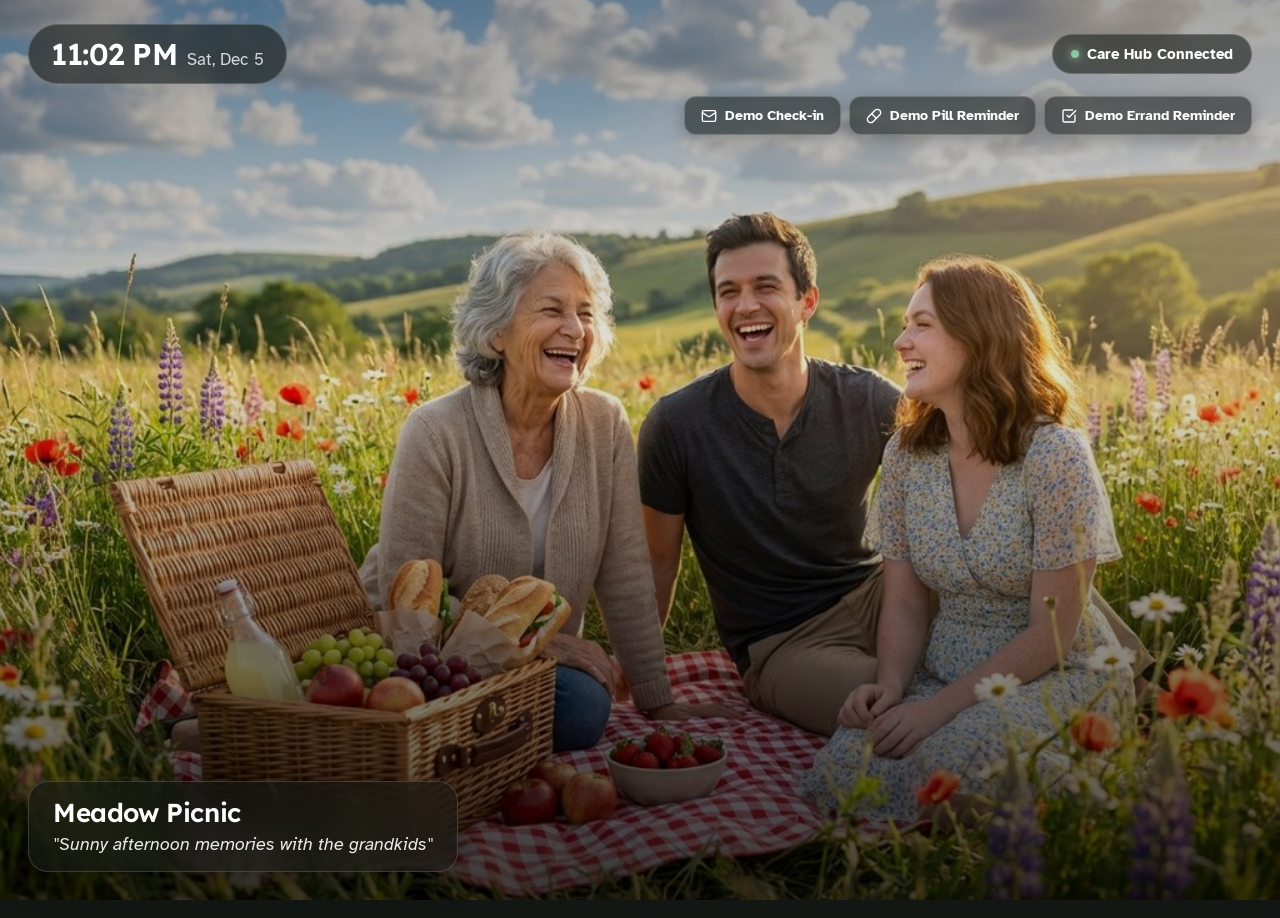
==== commit 8ecda679: "Revamp the frontend and fix the missed check-in path Design: new Garden Room theme (forest ink, sage" ====
--- a/frontend/carereceiver.html
+++ b/frontend/carereceiver.html
@@ -3,29 +3,30 @@
 <head>
 <meta charset="UTF-8">
 <meta name="viewport" content="width=device-width, initial-scale=1.0, maximum-scale=1.0, user-scalable=no">
+<link rel="icon" href="assets/favicon.svg" type="image/svg+xml">
 <title>Grandma's Digital Frame &amp; Companion</title>
 <link rel="preconnect" href="https://fonts.googleapis.com">
-<link href="https://fonts.googleapis.com/css2?family=Plus+Jakarta+Sans:wght@400;500;600;700;800&amp;family=Fraunces:ital,opsz,wght@0,9..144,400;0,9..144,600;0,9..144,700;1,9..144,400&amp;display=swap" rel="stylesheet">
+<link href="https://fonts.googleapis.com/css2?family=Atkinson+Hyperlegible:ital,wght@0,400;0,700;1,400&amp;family=Lexend:wght@500;600;700&amp;display=swap" rel="stylesheet">
 <link rel="preload" href="assets/pills/lisinopril.svg" as="image" type="image/svg+xml">
 <link rel="preload" href="assets/pills/vitamin-d3.svg" as="image" type="image/svg+xml">
 <link rel="preload" href="assets/pills/calcium.svg" as="image" type="image/svg+xml">
 <link rel="preload" href="assets/pills/fresh-water.svg" as="image" type="image/svg+xml">
 <!-- Lucide Icons -->
-<script src="https://unpkg.com/lucide@latest"></script>
+<script src="assets/vendor/lucide.min.js"></script>
 <style>
   :root {
-    --bg: #0f1115;
-    --primary: #2d6a4f;
-    --primary-light: #40916c;
-    --accent: #e76f51;
-    --accent-yellow: #e9c46a;
-    --text-dark: #1b263b;
-    --text-muted: #5c677d;
-    --pill-blue: #3a86ff;
+    --bg: #121714;
+    --primary: #1f3a2d;
+    --primary-light: #2f7a52;
+    --accent: #e2a33a;
+    --accent-yellow: #e2a33a;
+    --text-dark: #1b2620;
+    --text-muted: #56625a;
+    --pill-blue: #1f3a2d;
   }
   * { margin: 0; padding: 0; box-sizing: border-box; -webkit-tap-highlight-color: transparent; }
   body {
-    font-family: 'Plus Jakarta Sans', -apple-system, sans-serif;
+    font-family: 'Atkinson Hyperlegible', -apple-system, sans-serif;
     background: #000;
     color: #fff;
     min-height: 100vh;
@@ -111,8 +112,8 @@
   .live-dot {
     width: 8px; height: 8px;
     border-radius: 50%;
-    background: #4ade80;
-    box-shadow: 0 0 10px #4ade80;
+    background: #8cc6a4;
+    box-shadow: 0 0 10px #8cc6a4;
     animation: pulse 2s infinite;
   }
   @keyframes pulse {
@@ -139,7 +140,7 @@
     box-shadow: 0 10px 30px rgba(0,0,0,0.4);
   }
   .caption-title {
-    font-family: 'Fraunces', serif;
+    font-family: 'Lexend', serif;
     font-size: 22px;
     font-weight: 600;
     color: #fff;
@@ -203,14 +204,14 @@
   @keyframes fadeIn { from { opacity: 0; } to { opacity: 1; } }
 
   .takeover-card {
-    background: linear-gradient(145deg, #ffffff, #fdfbf7);
+    background: linear-gradient(145deg, #fbfcfa, #fbfcfa);
     color: var(--text-dark);
     max-width: 540px;
     width: 100%;
     border-radius: 40px;
     padding: 44px 36px 36px;
     text-align: center;
-    box-shadow: 0 30px 90px rgba(0,0,0,0.5), 0 0 0 4px rgba(231,111,81,0.4);
+    box-shadow: 0 30px 90px rgba(0,0,0,0.5), 0 0 0 4px rgba(226,163,58,0.4);
     animation: popCenter 0.5s cubic-bezier(0.34, 1.56, 0.64, 1);
     position: relative;
     cursor: pointer;
@@ -230,7 +231,7 @@
     position: absolute;
     inset: -10px;
     border-radius: 50%;
-    background: rgba(231, 111, 81, 0.25);
+    background: rgba(226, 163, 58, 0.25);
     animation: ringPulse 1.8s infinite;
   }
   @keyframes ringPulse {
@@ -244,7 +245,7 @@
     border-radius: 50%;
     object-fit: cover;
     border: 5px solid var(--accent);
-    box-shadow: 0 10px 25px rgba(231,111,81,0.35);
+    box-shadow: 0 10px 25px rgba(226,163,58,0.35);
     position: relative;
     z-index: 2;
   }
@@ -253,8 +254,8 @@
     display: inline-flex;
     align-items: center;
     gap: 6px;
-    background: #fee2e2;
-    color: #dc2626;
+    background: #f6e3de;
+    color: #b3452f;
     font-size: 13px;
     font-weight: 800;
     text-transform: uppercase;
@@ -264,7 +265,7 @@
     margin-bottom: 14px;
   }
   .takeover-title {
-    font-family: 'Fraunces', serif;
+    font-family: 'Lexend', serif;
     font-size: 32px;
     line-height: 1.25;
     color: var(--text-dark);
@@ -279,7 +280,7 @@
   .takeover-tap-btn {
     width: 100%;
     padding: 20px;
-    background: linear-gradient(135deg, #e76f51, #d95a3a);
+    background: linear-gradient(135deg, #e2a33a, #b3452f);
     color: white;
     border: none;
     border-radius: 28px;
@@ -287,7 +288,7 @@
     font-size: 20px;
     font-weight: 800;
     cursor: pointer;
-    box-shadow: 0 10px 30px rgba(231,111,81,0.4);
+    box-shadow: 0 10px 30px rgba(226,163,58,0.4);
     display: flex;
     align-items: center;
     justify-content: center;
@@ -317,8 +318,8 @@
   .modal-overlay.active { display: flex; }
 
   .checkin-large-frame {
-    background: #ffffff;
-    border: 6px solid #ffffff;
+    background: #fbfcfa;
+    border: 6px solid #fbfcfa;
     border-radius: 36px;
     width: 100%;
     max-width: 960px;
@@ -390,9 +391,9 @@
     color: var(--text-muted);
   }
   .checkin-tts-badge {
-    background: #eff6ff;
-    border: 1px solid #bfdbfe;
-    color: #1d4ed8;
+    background: #eef2ee;
+    border: 1px solid #cbd7ce;
+    color: #16291f;
     padding: 6px 14px;
     border-radius: 30px;
     font-size: 13px;
@@ -405,11 +406,11 @@
   }
   .checkin-tts-badge:focus-visible,
   .resp-btn:focus-visible {
-    outline: 3px solid #0f172a;
+    outline: 3px solid #1b2620;
     outline-offset: 3px;
   }
   .checkin-big-caption {
-    font-family: 'Fraunces', serif;
+    font-family: 'Lexend', serif;
     font-size: 22px;
     line-height: 1.35;
     color: var(--text-dark);
@@ -422,7 +423,7 @@
     background: rgba(255, 255, 255, 0.95);
     backdrop-filter: blur(20px);
     -webkit-backdrop-filter: blur(20px);
-    border: 4px solid #ffffff;
+    border: 4px solid #fbfcfa;
     border-radius: 28px;
     padding: 16px 20px;
     box-shadow: 0 15px 45px rgba(0,0,0,0.4);
@@ -431,7 +432,7 @@
     gap: 12px;
   }
   .checkin-bottom-prompt {
-    font-family: 'Fraunces', serif;
+    font-family: 'Lexend', serif;
     font-size: 20px;
     font-weight: 700;
     color: var(--text-dark);
@@ -461,21 +462,21 @@
   }
   .resp-btn:hover { transform: translateY(-2px); }
   .resp-btn:active { transform: scale(0.97); }
-  .resp-btn.btn-good { background: linear-gradient(135deg, #059669, #10b981); }
-  .resp-btn.btn-ok { background: linear-gradient(135deg, #d97706, #f59e0b); }
-  .resp-btn.btn-help { background: linear-gradient(135deg, #dc2626, #ef4444); }
+  .resp-btn.btn-good { background: linear-gradient(135deg, #2f7a52, #2f7a52); }
+  .resp-btn.btn-ok { background: linear-gradient(135deg, #a8711a, #e2a33a); }
+  .resp-btn.btn-help { background: linear-gradient(135deg, #b3452f, #b3452f); }
   .resp-btn.btn-mic {
-    background: #4f46e5;
+    background: #1f3a2d;
     padding: 16px 22px;
     border-radius: 20px;
   }
   .resp-btn.btn-mic.recording {
-    background: #e11d48;
+    background: #b3452f;
     animation: micPulse 1s infinite alternate;
   }
   .resp-btn.btn-mic.recorded {
-    background: #059669;
-    box-shadow: 0 0 0 3px #34d399, 0 6px 20px rgba(5,150,105,0.4);
+    background: #2f7a52;
+    box-shadow: 0 0 0 3px #8cc6a4, 0 6px 20px rgba(47,122,82,0.4);
   }
   @keyframes micPulse {
     from { transform: scale(1); }
@@ -485,8 +486,8 @@
   .voice-recorded-note {
     font-size: 13px;
     font-weight: 700;
-    color: #059669;
-    background: #d1fae5;
+    color: #2f7a52;
+    background: #e3efe7;
     padding: 6px 12px;
     border-radius: 12px;
     display: none;
@@ -498,7 +499,7 @@
 
   /* Medication Modal */
   .modal-card {
-    background: #ffffff;
+    background: #fbfcfa;
     color: var(--text-dark);
     width: 100%;
     max-width: 640px;
@@ -514,7 +515,7 @@
     margin-bottom: 20px;
   }
   .pill-header .badge-pill {
-    background: #e0f2fe;
+    background: #e4ebe5;
     color: var(--pill-blue);
     font-size: 12px;
     font-weight: 700;
@@ -526,7 +527,7 @@
     margin-bottom: 6px;
   }
   .pill-header h2 {
-    font-family: 'Fraunces', serif;
+    font-family: 'Lexend', serif;
     font-size: 26px;
     color: var(--text-dark);
   }
@@ -543,8 +544,8 @@
     margin-bottom: 20px;
   }
   .pill-item-card {
-    background: #f8fafc;
-    border: 3px solid #e2e8f0;
+    background: #f3f5f2;
+    border: 3px solid #dce3dd;
     border-radius: 22px;
     padding: 16px 14px;
     display: flex;
@@ -562,12 +563,12 @@
   .pill-item-card:hover { transform: translateY(-2px); }
   .pill-item-card:focus-visible,
   .done-pills-btn:focus-visible {
-    outline: 3px solid #0f172a;
+    outline: 3px solid #1b2620;
     outline-offset: 3px;
   }
   .pill-item-card.taken {
-    background: #ecfdf5;
-    border-color: #10b981;
+    background: #eef5f0;
+    border-color: #2f7a52;
     transform: translateY(-2px);
   }
   .pill-check-badge {
@@ -577,7 +578,7 @@
     width: 28px;
     height: 28px;
     border-radius: 50%;
-    background: #cbd5e1;
+    background: #c6d0c8;
     color: white;
     display: flex;
     align-items: center;
@@ -587,7 +588,7 @@
     z-index: 2;
   }
   .pill-item-card.taken .pill-check-badge {
-    background: #10b981;
+    background: #2f7a52;
     transform: scale(1.15);
   }
   .pill-photo-thumb {
@@ -597,7 +598,7 @@
     object-fit: cover;
     margin-bottom: 8px;
     border: 2px solid var(--border);
-    background: #e2e8f0;
+    background: #dce3dd;
     box-shadow: 0 4px 10px rgba(0,0,0,0.06);
   }
   .pill-name {
@@ -612,7 +613,7 @@
   }
   .pill-card-icon-badge {
     margin-top: 4px;
-    color: #3b82f6;
+    color: #2e5241;
     display: flex;
     align-items: center;
     gap: 4px;
@@ -626,13 +627,13 @@
     padding: 18px;
     border-radius: 24px;
     border: none;
-    background: linear-gradient(135deg, #10b981, #059669);
+    background: linear-gradient(135deg, #2f7a52, #2f7a52);
     color: white;
     font-family: inherit;
     font-size: 18px;
     font-weight: 800;
     cursor: pointer;
-    box-shadow: 0 8px 20px rgba(16,185,129,0.35);
+    box-shadow: 0 8px 20px rgba(47,122,82,0.35);
     display: flex;
     align-items: center;
     justify-content: center;
@@ -640,8 +641,8 @@
     transition: all 0.2s;
   }
   .done-pills-btn:disabled {
-    background: #cbd5e1;
-    color: #475569;
+    background: #c6d0c8;
+    color: #3e4a43;
     box-shadow: none;
     cursor: not-allowed;
     opacity: 1;
@@ -656,8 +657,8 @@
     width: 70px;
     height: 70px;
     border-radius: 20px;
-    background: #ede9fe;
-    color: #7c3aed;
+    background: #e4ebe5;
+    color: #1f3a2d;
     display: flex;
     align-items: center;
     justify-content: center;
@@ -669,9 +670,9 @@
     gap: 5px;
     padding: 5px 11px;
     border-radius: 999px;
-    background: #ecfdf5;
-    color: #047857;
-    border: 1px solid #a7f3d0;
+    background: #eef5f0;
+    color: #245f40;
+    border: 1px solid #c4dfcd;
     font-size: 12px;
     font-weight: 800;
   }
@@ -689,7 +690,7 @@
     height: 42px;
     border-radius: 50%;
     object-fit: cover;
-    border: 2px solid #c4b5fd;
+    border: 2px solid #cbd7ce;
   }
   .errand-assignee-copy {
     text-align: left;
@@ -729,13 +730,13 @@
     width: 58px;
     height: 58px;
     margin: 0 auto 10px;
-    color: #059669;
+    color: #2f7a52;
     display: flex;
     align-items: center;
     justify-content: center;
   }
   .feedback-toast h3 {
-    font-family: 'Fraunces', serif;
+    font-family: 'Lexend', serif;
     font-size: 26px;
     color: var(--text-dark);
   }
@@ -751,14 +752,14 @@
     top: 24px;
     left: 50%;
     transform: translateX(-50%) translateY(-100px);
-    background: #b91c1c;
+    background: #b3452f;
     color: white;
     padding: 14px 24px;
     border-radius: 50px;
     font-size: 15px;
     font-weight: 700;
     z-index: 200;
-    box-shadow: 0 10px 30px rgba(185,28,28,0.5);
+    box-shadow: 0 10px 30px rgba(179,69,47,0.5);
     display: flex;
     align-items: center;
     gap: 10px;
@@ -768,16 +769,17 @@
     transform: translateX(-50%) translateY(0);
   }
 </style>
+<link rel="stylesheet" href="assets/theme.css">
 </head>
-<body>
+<body class="receiver">
 
 <!-- Slideshow Digital Frame -->
 <div class="slideshow-container" id="slideshow">
-  <div class="slide active" style="background-image: url('https://media.clero.so/content_items/2026/08/Family_Picnic_Scene.jpg');"></div>
-  <div class="slide" style="background-image: url('https://media.clero.so/content_items/2026/08/Beach_Vacation_Scene.jpg');"></div>
-  <div class="slide" style="background-image: url('https://media.clero.so/content_items/2026/08/Family_Dinner_Scene.jpg');"></div>
-  <div class="slide" style="background-image: url('https://media.clero.so/content_items/2026/08/Reading_Time_Scene.jpg');"></div>
-  <div class="slide" style="background-image: url('https://media.clero.so/content_items/2026/08/Christmas_Dinner_Scene.jpg');"></div>
+  <div class="slide active" style="background-image: url('assets/photos/family-picnic-scene.jpg');"></div>
+  <div class="slide" style="background-image: url('assets/photos/beach-vacation-scene.jpg');"></div>
+  <div class="slide" style="background-image: url('assets/photos/family-dinner-scene.jpg');"></div>
+  <div class="slide" style="background-image: url('assets/photos/reading-time-scene.jpg');"></div>
+  <div class="slide" style="background-image: url('assets/photos/christmas-dinner-scene.jpg');"></div>
   <div class="slide-overlay"></div>
 </div>
 
@@ -803,7 +805,7 @@
 
 <!-- Demo Trigger Buttons -->
 <div class="demo-bar">
-  <button class="demo-trigger-btn" type="button" onclick="triggerIncomingCheckin('Alex', 'https://media.clero.so/content_items/2026/08/Son_Portrait.jpg', 'https://media.clero.so/content_items/2026/08/Family_Picnic_Scene.jpg', 'Hi Grandma! Look at this photo from our picnic. How are you feeling today?')">
+  <button class="demo-trigger-btn" type="button" onclick="triggerIncomingCheckin('Alex', 'assets/people/alex.jpg', 'assets/photos/family-picnic-scene.jpg', 'Hi Grandma! Look at this photo from our picnic. How are you feeling today?')">
     <i data-lucide="mail" style="width:16px;height:16px;"></i> Demo Check-in
   </button>
   <button class="demo-trigger-btn" type="button" onclick="triggerPillReminder()">
@@ -820,7 +822,7 @@
     <div class="takeover-badge"><i data-lucide="sparkles" style="width:14px;height:14px;"></i> New Message</div>
     <div class="avatar-pulse-wrap">
       <div class="avatar-pulse-ring"></div>
-      <img class="takeover-avatar" id="takeoverAvatar" src="https://media.clero.so/content_items/2026/08/Son_Portrait.jpg" alt="Avatar">
+      <img class="takeover-avatar" id="takeoverAvatar" src="assets/people/alex.jpg" alt="Avatar">
     </div>
     <h2 class="takeover-title" id="takeoverSender">Alex sent you a check-in!</h2>
     <p class="takeover-sub">Tap anywhere to see photo &amp; message</p>
@@ -833,16 +835,16 @@
 <!-- Immersive Check-in Modal -->
 <div class="modal-overlay" id="checkinModal" role="dialog" aria-modal="true" aria-labelledby="checkinQuestion">
   <div class="checkin-large-frame">
-    <img class="checkin-backdrop-photo" id="modalHeroPhoto" src="https://media.clero.so/content_items/2026/08/Family_Picnic_Scene.jpg" alt="Check-in photo">
+    <img class="checkin-backdrop-photo" id="modalHeroPhoto" src="assets/photos/family-picnic-scene.jpg" alt="Check-in photo">
     <div class="checkin-gradient-overlay"></div>
 
     <div class="checkin-top-overlay-card">
       <div class="checkin-sender-row">
         <div class="checkin-sender-info">
-          <img class="sender-avatar" id="modalSenderAvatar" src="https://media.clero.so/content_items/2026/08/Son_Portrait.jpg" alt="Avatar">
+          <img class="sender-avatar" id="modalSenderAvatar" src="assets/people/alex.jpg" alt="Avatar">
           <div>
             <div class="sender-name" id="modalSenderName">Alex</div>
-            <div class="sender-sub">Sent today at 12:45 PM</div>
+            <div class="sender-sub" id="modalSentTime">Sent today</div>
           </div>
         </div>
         <button class="checkin-tts-badge" type="button" onclick="speakText(currentCaption + '. How are you feeling today Grandma?')">
@@ -871,7 +873,7 @@
           <i data-lucide="life-buoy" style="width:26px;height:26px;"></i> <span>Need Help</span>
         </button>
         <button class="resp-btn btn-mic" id="micBtn" type="button" onclick="toggleVoiceRecord()" title="Speak reply" aria-label="Record a voice reply">
-          <i data-lucide="mic" style="width:26px;height:26px;"></i>
+          <i data-lucide="mic" style="width:26px;height:26px;"></i> <span>Speak</span>
         </button>
       </div>
     </div>
@@ -901,16 +903,16 @@
     <div class="errand-card-patient">
       <div class="errand-patient-icon"><i data-lucide="calendar-check" style="width:36px;height:36px;"></i></div>
       <span class="errand-recurring-badge" id="errandRecurringBadge" hidden><i data-lucide="repeat-2" style="width:13px;height:13px;"></i> Daily</span>
-      <h2 style="font-family:'Fraunces',serif; font-size:26px; margin:10px 0;" id="errandModalTitle">Afternoon Garden Walk</h2>
+      <h2 style="font-family:'Lexend',serif; font-size:26px; margin:10px 0;" id="errandModalTitle">Afternoon Garden Walk</h2>
       <p style="color:var(--text-muted); font-size:15px; margin-bottom:16px;" id="errandModalDesc">Today at 3:30 PM · Reminder 5 minutes before</p>
       <div class="errand-assignee">
-        <img id="errandCaretakerAvatar" src="https://media.clero.so/content_items/2026/08/Son_Portrait.jpg" alt="Alex">
+        <img id="errandCaretakerAvatar" src="assets/people/alex.jpg" alt="Alex">
         <div class="errand-assignee-copy">
           <strong id="errandCaretakerName">Alex</strong>
           <span id="errandCaretakerRole">Son · Primary</span>
         </div>
       </div>
-      <button class="done-pills-btn" type="button" style="background:#7c3aed;" onclick="submitErrandDone()">
+      <button class="done-pills-btn" type="button" style="background:#1f3a2d;" onclick="submitErrandDone()">
         <i data-lucide="check" style="width:20px;height:20px;"></i> <span>Got It, Thanks!</span>
       </button>
     </div>
@@ -932,9 +934,9 @@
 
 <script>
   const CARE_STORAGE_KEYS = {
-    photos: 'care_companion_photos_v1',
-    pills: 'care_companion_pills_v1',
-    errands: 'care_companion_errands_v1'
+    photos: 'care_companion_photos_v2',
+    pills: 'care_companion_pills_v2',
+    errands: 'care_companion_errands_v2'
   };
 
   function loadStoredArray(key, fallback) {
@@ -990,18 +992,18 @@
   const careBus = window.BroadcastChannel ? new BroadcastChannel('care_companion_bus') : null;
 
   let slidesData = loadStoredArray(CARE_STORAGE_KEYS.photos, [
-    { src: 'https://media.clero.so/content_items/2026/08/Family_Picnic_Scene.jpg', title: 'Meadow Picnic', caption: 'Sunny afternoon memories with the grandkids', prioritized: true },
-    { src: 'https://media.clero.so/content_items/2026/08/Beach_Vacation_Scene.jpg', title: 'Beach Vacation', caption: 'Golden hour waves and warm sea breeze', prioritized: false },
-    { src: 'https://media.clero.so/content_items/2026/08/Family_Dinner_Scene.jpg', title: 'Family Dinner', caption: 'Delicious home cooking and hearty laughs', prioritized: false },
-    { src: 'https://media.clero.so/content_items/2026/08/Reading_Time_Scene.jpg', title: 'Fireplace Reading', caption: 'Cozy evenings by the crackling fire', prioritized: false },
-    { src: 'https://media.clero.so/content_items/2026/08/Christmas_Dinner_Scene.jpg', title: 'Christmas Celebration', caption: 'Warm holiday hugs and joyful smiles', prioritized: false }
+    { src: 'assets/photos/family-picnic-scene.jpg', title: 'Meadow Picnic', caption: 'Sunny afternoon memories with the grandkids', prioritized: true },
+    { src: 'assets/photos/beach-vacation-scene.jpg', title: 'Beach Vacation', caption: 'Golden hour waves and warm sea breeze', prioritized: false },
+    { src: 'assets/photos/family-dinner-scene.jpg', title: 'Family Dinner', caption: 'Delicious home cooking and hearty laughs', prioritized: false },
+    { src: 'assets/photos/reading-time-scene.jpg', title: 'Fireplace Reading', caption: 'Cozy evenings by the crackling fire', prioritized: false },
+    { src: 'assets/photos/christmas-dinner-scene.jpg', title: 'Christmas Celebration', caption: 'Warm holiday hugs and joyful smiles', prioritized: false }
   ]);
 
   const publishedPillPhotoUrls = {
-    'Blood Pressure (Lisinopril)': 'https://images.unsplash.com/photo-1584308666744-24d5c474f2ae?w=300',
-    'Vitamin D3 & Omega': 'https://images.unsplash.com/photo-1550572017-ed24d35eb7b3?w=300',
-    'Calcium & Zinc Support': 'https://images.unsplash.com/photo-1471864190281-a93a3070b6de?w=300',
-    'Glass of Fresh Water': 'https://images.unsplash.com/photo-1559839734-2b71ea197ec2?w=500&auto=format&fit=crop&q=80'
+    'Blood Pressure (Lisinopril)': 'assets/pills/lisinopril.jpg',
+    'Vitamin D3 & Omega': 'assets/pills/vitamin-d3.svg',
+    'Calcium & Zinc Support': 'assets/pills/calcium.jpg',
+    'Glass of Fresh Water': 'assets/pills/fresh-water.svg'
   };
   const pillPhotoFallbacks = {
     'Blood Pressure (Lisinopril)': 'assets/pills/lisinopril.svg',
@@ -1133,6 +1135,7 @@
     document.getElementById('modalSenderName').textContent = displayName;
     if (photoUrl) document.getElementById('modalHeroPhoto').src = photoUrl;
     document.getElementById('modalCaptionText').textContent = formatPhotoCaption(currentCaption);
+    document.getElementById('modalSentTime').textContent = `Sent today at ${new Date().toLocaleTimeString([], { hour: '2-digit', minute: '2-digit' })}`;
 
     document.getElementById('takeoverOverlay').classList.add('show');
     refreshIcons();
@@ -1145,6 +1148,8 @@
   }
 
   function openCheckinModal() {
+    // She has seen it, so stop the miss countdown.
+    clearInterval(escalationTimer);
     document.getElementById('takeoverOverlay').classList.remove('show');
     document.getElementById('checkinModal').classList.add('active');
     refreshIcons();
@@ -1163,20 +1168,20 @@
       escalationCountdown--;
       if (escalationCountdown <= 0) {
         if (escalationStage === 1) {
-          showEscalationBanner('Try 1: Pinging Grandma\'s phone...');
-          speakText('Alerting Grandma\'s phone');
+          showEscalationBanner('Reminder: you have a new message.', 1);
+          speakText('This is your reminder. Please check your tablet.');
           escalationStage = 2;
           escalationCountdown = 5;
         } else if (escalationStage === 2) {
-          showEscalationBanner('Try 2: Alerting Caretaker! No response.');
-          speakText('Alerting Caretaker! Grandma has not responded yet.');
+          showEscalationBanner('We have let your family know.', 2);
+          speakText('We have let your family know.');
           clearInterval(escalationTimer);
         }
       }
     }, 1000);
   }
 
-  function showEscalationBanner(msg) {
+  function showEscalationBanner(msg, stage) {
     const banner = document.getElementById('escalationAlertBanner');
     document.getElementById('escalationAlertText').textContent = msg;
     banner.classList.add('show');
@@ -1184,7 +1189,11 @@
     setTimeout(() => banner.classList.remove('show'), 3500);
 
     if (careBus) {
-      careBus.postMessage({ type: 'ESCALATION_ALERT', stage: escalationStage, message: msg });
+      careBus.postMessage({
+        type: 'ESCALATION_ALERT',
+        stage,
+        message: 'Grandma missed the check-in and the reminder. Please give her a call.'
+      });
     }
   }
 
@@ -1361,8 +1370,8 @@
   // ========================================================
   let activeErrand = null;
   const receiverCaretakers = {
-    Alex: { name: 'Alex', role: 'Son · Primary', avatar: 'https://media.clero.so/content_items/2026/08/Son_Portrait.jpg' },
-    Elena: { name: 'Elena', role: 'Daughter · Secondary', avatar: 'https://images.unsplash.com/photo-1494790108377-be9c29b29330?w=160&h=160&fit=crop&crop=face' }
+    Alex: { name: 'Alex', role: 'Son · Primary', avatar: 'assets/people/alex.jpg' },
+    Elena: { name: 'Elena', role: 'Daughter · Secondary', avatar: 'assets/people/elena.jpg' }
   };
 
   function normalizeErrandForReceiver(errand) {
@@ -1397,7 +1406,7 @@
       recurring: true,
       caretakerName: 'Alex',
       caretakerRole: 'Son · Primary',
-      caretakerAvatarUrl: 'https://media.clero.so/content_items/2026/08/Son_Portrait.jpg'
+      caretakerAvatarUrl: 'assets/people/alex.jpg'
     };
     const incomingErrand = errandOrTitle && typeof errandOrTitle === 'object'
       ? { recurring: false, ...errandOrTitle }
--- a/frontend/assets/theme.css
+++ b/frontend/assets/theme.css
@@ -0,0 +1,330 @@
+/*
+  Care Companion theme: "Garden Room".
+  Loaded after each page's own styles. Forest ink for structure and actions,
+  cool sage paper for surfaces, marigold as the one accent for "needs attention".
+  Brick is reserved for the missed check-in alert. Green confirms.
+  Type: Lexend for headings, Atkinson Hyperlegible (built for low vision) for everything else.
+  Radius rule: controls 12px, cards 20px, pill shapes only for status chips.
+*/
+
+:root {
+  --ink: #1f3a2d;
+  --ink-deep: #16291f;
+  --ink-soft: #2e5241;
+  --paper: #f3f5f2;
+  --surface: #fbfcfa;
+  --tint: #e4ebe5;
+  --line: #dce3dd;
+  --text: #1b2620;
+  --muted: #56625a;
+  --marigold: #e2a33a;
+  --marigold-deep: #8a5c12;
+  --marigold-wash: #fbefd6;
+  --success: #2f7a52;
+  --brick: #b3452f;
+  --brick-wash: #f6e3de;
+  --ease: cubic-bezier(.16, 1, .3, 1);
+  --shadow: 0 1px 2px rgba(27, 38, 32, .05), 0 12px 32px -18px rgba(27, 38, 32, .25);
+}
+
+:is(h1, h2, h3, .card-title, .edit-modal-title, .takeover-title, .caption-title, .sender-name) {
+  font-family: 'Lexend', 'Atkinson Hyperlegible', sans-serif !important;
+  letter-spacing: -0.015em;
+}
+
+button, input, select, textarea { font-family: inherit; }
+
+:is(button, a, input, select, textarea, [tabindex]):focus-visible {
+  outline: 3px solid var(--marigold) !important;
+  outline-offset: 2px;
+}
+
+/* Buttons never wrap their labels. */
+:is(.btn-primary, .btn-secondary, .btn-send-now, .card-edit-btn, .star-priority-btn, .demo-trigger-btn, .takeover-tap-btn, .done-pills-btn, .checkin-tts-badge, .nav-tab-btn) {
+  white-space: nowrap;
+}
+
+/* ======================= Caretaker panel ======================= */
+
+body.caretaker {
+  background: var(--paper);
+  color: var(--text);
+  font-family: 'Atkinson Hyperlegible', system-ui, sans-serif;
+  font-size: 16px;
+  line-height: 1.5;
+}
+
+.caretaker .container { max-width: 1080px; padding: 28px 20px 40px; }
+
+.caretaker .header-card {
+  background: var(--ink);
+  border-radius: 20px;
+  box-shadow: var(--shadow);
+  padding: 24px 28px;
+}
+.caretaker .header-titles h1 { font-size: clamp(22px, 3vw, 28px); font-weight: 600; }
+.caretaker .header-titles p { color: #c9d6cd; font-size: 15px; }
+.caretaker .patient-avatar { border-color: var(--marigold); }
+.caretaker .live-status-pill { white-space: nowrap; }
+
+.caretaker .card {
+  background: var(--surface);
+  border: 1px solid var(--line);
+  border-radius: 20px;
+  box-shadow: var(--shadow);
+}
+.caretaker .card-title { font-size: 20px; font-weight: 600; color: var(--text); }
+
+.caretaker .nav-tabs {
+  background: var(--tint);
+  border-radius: 16px;
+  padding: 6px;
+  gap: 4px;
+}
+.caretaker .nav-tab-btn {
+  border-radius: 12px;
+  font-size: 15px;
+  font-weight: 700;
+  color: var(--muted);
+  transition: background .2s var(--ease), color .2s var(--ease);
+}
+.caretaker .nav-tab-btn:hover { color: var(--text); }
+.caretaker .nav-tab-btn.active { background: var(--surface); color: var(--ink); box-shadow: 0 1px 3px rgba(27, 38, 32, .12); }
+
+.caretaker .btn-primary,
+.caretaker .btn-send-now {
+  background: var(--ink) !important;
+  color: var(--surface) !important;
+  border: 0;
+  border-radius: 12px;
+  font-weight: 700;
+  box-shadow: none;
+  transition: background .2s var(--ease), transform .2s var(--ease);
+}
+.caretaker :is(.btn-primary, .btn-send-now):hover { background: var(--ink-soft) !important; transform: translateY(-1px); }
+.caretaker :is(.btn-primary, .btn-send-now, .btn-secondary, .card-edit-btn, .star-priority-btn):active { transform: scale(.98); }
+
+.caretaker .btn-secondary {
+  background: var(--surface);
+  color: var(--ink);
+  border: 1px solid var(--line);
+  border-radius: 12px;
+  font-weight: 700;
+}
+.caretaker .btn-secondary:hover { background: var(--tint); }
+
+.caretaker .text-field {
+  background: var(--surface);
+  border: 1.5px solid var(--line);
+  border-radius: 12px;
+  color: var(--text);
+  font-size: 16px;
+}
+.caretaker .text-field::placeholder { color: #75817a; }
+.caretaker .text-field:focus { border-color: var(--ink); box-shadow: 0 0 0 4px rgba(31, 58, 45, .12); outline: none; }
+.caretaker .input-label { color: var(--text); font-size: 13px; letter-spacing: .02em; }
+
+.caretaker .schedule-card { background: var(--surface) !important; border-color: var(--line) !important; }
+.caretaker .schedule-time-chip { background: var(--tint); border-color: transparent; }
+
+.caretaker .photo-item-card { border-radius: 16px; border: 1px solid var(--line); background: var(--surface); }
+.caretaker .photo-item-card.prioritized { border: 2px solid var(--marigold); box-shadow: 0 10px 30px -18px rgba(138, 92, 18, .6); }
+.caretaker .priority-badge-corner { background: var(--marigold); color: var(--text); }
+.caretaker .priority-badge-corner svg { fill: var(--text) !important; }
+.caretaker .star-priority-btn.active { background: var(--marigold); color: var(--text); border-color: var(--marigold); }
+.caretaker .star-priority-btn.active svg { fill: var(--text) !important; }
+.caretaker .photo-item-title { font-size: 16px; }
+.caretaker .photo-item-caption { color: var(--muted); font-size: 14px; }
+
+.caretaker .file-dropzone { background: var(--paper); border: 2px dashed #b9c6bc; border-radius: 16px; }
+.caretaker .file-dropzone:hover, .caretaker .file-dropzone.dragover { border-color: var(--ink); background: var(--tint); }
+
+.caretaker .hub-alert-toast { background: var(--ink); color: var(--surface); border-radius: 14px; }
+
+/* Missed check-in alert */
+.care-alert {
+  display: grid;
+  grid-template-columns: auto 1fr auto;
+  gap: 16px;
+  align-items: center;
+  margin-bottom: 20px;
+  padding: 18px 22px;
+  border-radius: 20px;
+  background: var(--brick-wash);
+  border: 2px solid var(--brick);
+  color: var(--brick);
+  animation: alert-in .45s var(--ease) both;
+}
+.care-alert[hidden] { display: none; }
+.care-alert-copy strong { display: block; font-family: 'Lexend', sans-serif; font-size: 18px; color: #6f2618; }
+.care-alert-copy span { color: #6f2618; }
+@keyframes alert-in { from { opacity: 0; transform: translateY(-6px); } }
+
+/* Activity log */
+.activity-card .card-header { margin-bottom: 8px; }
+.activity-log { list-style: none; margin: 0; padding: 0; display: grid; gap: 2px; max-height: 260px; overflow-y: auto; }
+.activity-item {
+  display: grid;
+  grid-template-columns: 32px 1fr auto;
+  gap: 12px;
+  align-items: center;
+  padding: 10px 4px;
+  border-bottom: 1px solid var(--tint);
+}
+.activity-item:last-child { border-bottom: 0; }
+.activity-icon { display: grid; place-items: center; width: 32px; height: 32px; border-radius: 10px; background: var(--tint); color: var(--ink); }
+.activity-response .activity-icon, .activity-pills .activity-icon, .activity-errand .activity-icon { background: #e3efe7; color: var(--success); }
+.activity-retry .activity-icon { background: var(--marigold-wash); color: var(--marigold-deep); }
+.activity-escalation .activity-icon { background: var(--brick-wash); color: var(--brick); }
+.activity-escalation .activity-text { color: #6f2618; font-weight: 700; }
+.activity-time { color: var(--muted); font-size: 14px; font-variant-numeric: tabular-nums; }
+.activity-empty { color: var(--muted); margin: 4px 0 0; }
+.activity-empty[hidden] { display: none; }
+
+@media (max-width: 640px) {
+  .caretaker .container { padding: 16px 14px 32px; }
+  .caretaker .header-card { padding: 18px; border-radius: 16px; }
+  .caretaker .header-titles p { display: none; }
+  .care-alert { grid-template-columns: auto 1fr; }
+  .care-alert .btn-secondary { grid-column: 1 / -1; }
+}
+
+/* ======================= Care receiver (tablet) ======================= */
+
+body.receiver {
+  background: #121714;
+  font-family: 'Atkinson Hyperlegible', system-ui, sans-serif;
+}
+
+.receiver .frame-time,
+.receiver .frame-badge,
+.receiver .caption-pill {
+  background: rgba(18, 23, 20, .58);
+  border-color: rgba(251, 252, 250, .16);
+}
+.receiver .time-text { font-family: 'Lexend', sans-serif; font-size: 30px; font-weight: 600; }
+.receiver .date-text { font-size: 17px; }
+.receiver .frame-badge { font-size: 15px; }
+.receiver .caption-title { font-size: 26px; }
+.receiver .caption-sub { font-size: 18px; }
+
+/* Presenter controls sit under the clock, clear of the photo caption. */
+.receiver .demo-bar {
+  top: 96px;
+  bottom: auto;
+  right: 28px;
+  gap: 8px;
+}
+.receiver .demo-trigger-btn {
+  background: rgba(18, 23, 20, .55);
+  border-color: rgba(251, 252, 250, .22);
+  font-size: 14px;
+  padding: 10px 16px;
+  border-radius: 12px;
+}
+.receiver .demo-trigger-btn:hover { background: rgba(18, 23, 20, .75); }
+
+.receiver .takeover-overlay { background: rgba(18, 23, 20, .72); }
+.receiver .takeover-card { background: var(--surface); color: var(--text); border-radius: 28px; }
+.receiver .takeover-title { font-size: clamp(26px, 4vw, 36px); color: var(--text); }
+.receiver .takeover-sub { color: var(--muted); font-size: 18px; }
+.receiver .takeover-badge { background: var(--marigold-wash); color: var(--marigold-deep); }
+.receiver .takeover-tap-btn { background: var(--ink); color: var(--surface); font-size: 20px; border-radius: 16px; min-height: 64px; }
+.receiver .avatar-pulse-ring { border-color: var(--marigold); }
+
+.receiver .checkin-big-caption { font-size: clamp(22px, 3.2vw, 30px); line-height: 1.35; }
+.receiver .checkin-bottom-prompt { font-family: 'Lexend', sans-serif; font-size: clamp(24px, 3.6vw, 34px); }
+.receiver .checkin-tts-badge { font-size: 16px; min-height: 48px; }
+
+/* Answers: large, labelled, and never colour alone. */
+.receiver .resp-btn { min-height: 88px; font-size: 22px; font-weight: 700; border-radius: 20px; color: #fbfcfa; }
+.receiver .resp-btn.btn-good { background: var(--success); }
+.receiver .resp-btn.btn-ok { background: var(--marigold); color: #1b2620; }
+.receiver .resp-btn.btn-help { background: var(--brick); }
+.receiver .resp-btn.btn-mic { background: rgba(251, 252, 250, .16); border: 2px solid rgba(251, 252, 250, .5); }
+
+.receiver .modal-card { background: var(--surface); color: var(--text); border-radius: 28px; }
+.receiver .pill-header h2 { font-size: clamp(26px, 4vw, 34px); color: var(--text); }
+.receiver .pill-header p { font-size: 18px; color: var(--muted); }
+.receiver .badge-pill { background: var(--tint); color: var(--ink); }
+.receiver .pill-item-card { border-radius: 20px; border: 2px solid var(--line); background: var(--surface); }
+.receiver .pill-item-card.taken { border-color: var(--success); background: #eef5f0; }
+.receiver .pill-name { font-size: 18px; color: var(--text); }
+.receiver .pill-dosage { font-size: 16px; color: var(--muted); }
+.receiver .done-pills-btn { background: var(--ink) !important; color: var(--surface); font-size: 20px; min-height: 64px; border-radius: 16px; }
+.receiver .done-pills-btn:disabled { background: #c6d0c8 !important; color: #3e4a43; }
+.receiver .errand-patient-icon { background: var(--tint); color: var(--ink); }
+
+.receiver .feedback-toast { background: var(--surface); color: var(--text); border-radius: 28px; }
+.receiver .feedback-icon { color: var(--success); }
+.receiver .escalation-alert-banner { background: var(--marigold); color: #1b2620; font-size: 20px; border-radius: 16px; }
+
+/* Portrait tablet and phone */
+@media (max-width: 900px) {
+  .receiver .frame-header { top: 16px; left: 16px; right: 16px; }
+  .receiver .demo-bar { top: auto; bottom: 16px; left: 16px; right: 16px; justify-content: center; }
+  .receiver .slideshow-caption { left: 16px; right: 16px; bottom: 80px; }
+  .receiver .caption-pill { max-width: none; }
+  .receiver .response-btn-row { grid-template-columns: 1fr 1fr; }
+}
+@media (max-width: 520px) {
+  .receiver .frame-badge span:last-child { display: none; }
+  .receiver .time-text { font-size: 24px; }
+  .receiver .demo-trigger-btn { font-size: 13px; padding: 9px 12px; }
+  .receiver .slideshow-caption { bottom: 132px; }
+  .receiver .caption-title { font-size: 21px; }
+  .receiver .caption-sub { font-size: 16px; }
+}
+
+@media (prefers-reduced-motion: reduce) {
+  *, *::before, *::after {
+    animation-duration: .01ms !important;
+    animation-iteration-count: 1 !important;
+    transition-duration: .01ms !important;
+  }
+}
+
+/* Fixes found in screenshots */
+.receiver .escalation-alert-banner {
+  transform: translateX(-50%) translateY(calc(-100% - 40px));
+  visibility: hidden;
+  box-shadow: 0 12px 30px -12px rgba(18, 23, 20, .6);
+  transition: transform .4s var(--ease), visibility 0s linear .4s;
+  max-width: calc(100vw - 32px);
+}
+.receiver .escalation-alert-banner.show {
+  transform: translateX(-50%) translateY(0);
+  visibility: visible;
+  transition: transform .4s var(--ease);
+}
+.caretaker .input-label { text-transform: none; letter-spacing: 0; font-size: 14px; }
+
+/* Two and three column form rows that collapse on phones */
+.caretaker .form-split { display: grid; grid-template-columns: 1fr 1fr; gap: 20px; }
+.caretaker .form-split-tight { gap: 16px; margin-bottom: 14px; }
+.caretaker .form-split-3 { grid-template-columns: repeat(3, 1fr); gap: 16px; margin-bottom: 18px; }
+
+@media (max-width: 720px) {
+  .caretaker .form-split, .caretaker .form-split-3 { grid-template-columns: 1fr; }
+  .caretaker .card-header { flex-direction: column; align-items: flex-start; gap: 8px; }
+  .caretaker .card { padding: 20px 16px; }
+  .caretaker .photo-grid-manager { grid-template-columns: 1fr 1fr; gap: 12px; }
+  .caretaker .nav-tabs { overflow-x: auto; scrollbar-width: none; }
+  .caretaker .hub-alert-toast { left: 12px; right: 12px; bottom: 12px; border-radius: 14px; }
+  html, body.caretaker { overflow-x: hidden; }
+}
+@media (max-width: 430px) {
+  .caretaker .photo-grid-manager { grid-template-columns: 1fr; }
+}
+
+/* Tap targets for Grandma stay still: the avatar ring pulses for attention instead. */
+.receiver .takeover-tap-btn { animation: none; box-shadow: 0 12px 28px -14px rgba(18, 23, 20, .7); }
+.receiver .takeover-tap-btn:hover { background: var(--ink-soft); }
+.receiver .takeover-tap-btn:active { transform: scale(.98); }
+/* No elastic overshoot on takeovers. */
+.receiver :is(.takeover-card, .checkin-large-frame, .modal-card) { animation-timing-function: var(--ease); }
+
+/* The voice reply button sits on the light answer card, so it needs a visible fill and a text label. */
+.receiver .resp-btn.btn-mic { background: var(--tint); border: 2px solid var(--ink); color: var(--ink); }
+.receiver .resp-btn.btn-mic.recording { background: var(--brick-wash); border-color: var(--brick); color: var(--brick); }
+.receiver .resp-btn.btn-mic.recorded { background: #e3efe7; border-color: var(--success); color: var(--success); }
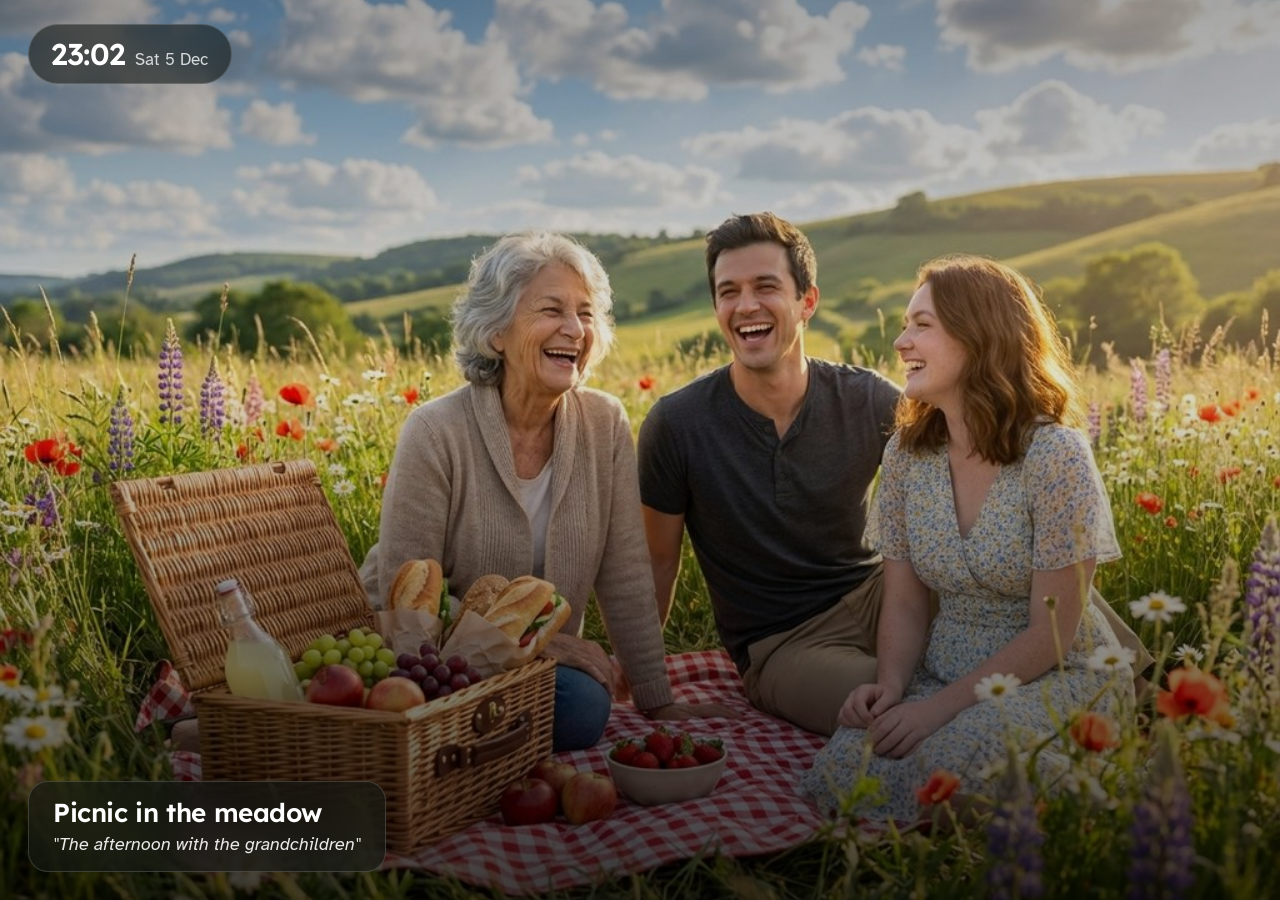
==== commit eec80f51: "Polish the demo into a calmer, more realistic care product - Resident is Margaret, set once in front" ====
--- a/frontend/carereceiver.html
+++ b/frontend/carereceiver.html
@@ -2,9 +2,9 @@
 <html lang="en">
 <head>
 <meta charset="UTF-8">
-<meta name="viewport" content="width=device-width, initial-scale=1.0, maximum-scale=1.0, user-scalable=no">
+<meta name="viewport" content="width=device-width, initial-scale=1">
 <link rel="icon" href="assets/favicon.svg" type="image/svg+xml">
-<title>Grandma's Digital Frame &amp; Companion</title>
+<title>Care Companion | Photo frame</title>
 <link rel="preconnect" href="https://fonts.googleapis.com">
 <link href="https://fonts.googleapis.com/css2?family=Atkinson+Hyperlegible:ital,wght@0,400;0,700;1,400&amp;family=Lexend:wght@500;600;700&amp;display=swap" rel="stylesheet">
 <link rel="preload" href="assets/pills/lisinopril.svg" as="image" type="image/svg+xml">
@@ -13,6 +13,7 @@
 <link rel="preload" href="assets/pills/fresh-water.svg" as="image" type="image/svg+xml">
 <!-- Lucide Icons -->
 <script src="assets/vendor/lucide.min.js"></script>
+<script src="assets/household.js"></script>
 <style>
   :root {
     --bg: #121714;
@@ -96,31 +97,6 @@
     color: rgba(255,255,255,0.8);
     font-weight: 500;
   }
-  .frame-badge {
-    background: rgba(0,0,0,0.45);
-    backdrop-filter: blur(16px);
-    -webkit-backdrop-filter: blur(16px);
-    border: 1px solid rgba(255,255,255,0.15);
-    padding: 10px 18px;
-    border-radius: 40px;
-    font-size: 13px;
-    font-weight: 600;
-    display: flex;
-    align-items: center;
-    gap: 8px;
-  }
-  .live-dot {
-    width: 8px; height: 8px;
-    border-radius: 50%;
-    background: #8cc6a4;
-    box-shadow: 0 0 10px #8cc6a4;
-    animation: pulse 2s infinite;
-  }
-  @keyframes pulse {
-    0%, 100% { opacity: 1; transform: scale(1); }
-    50% { opacity: 0.4; transform: scale(0.85); }
-  }
-
   /* Bottom Left Caption */
   .slideshow-caption {
     position: absolute;
@@ -151,39 +127,6 @@
     color: rgba(255,255,255,0.9);
     font-style: italic;
     line-height: 1.4;
-  }
-
-  /* Demo Trigger Bar */
-  .demo-bar {
-    position: absolute;
-    bottom: 28px;
-    right: 28px;
-    z-index: 50;
-    display: flex;
-    gap: 10px;
-    flex-wrap: wrap;
-    justify-content: flex-end;
-  }
-  .demo-trigger-btn {
-    background: rgba(255, 255, 255, 0.22);
-    backdrop-filter: blur(20px);
-    -webkit-backdrop-filter: blur(20px);
-    border: 1px solid rgba(255, 255, 255, 0.35);
-    color: white;
-    padding: 12px 18px;
-    border-radius: 30px;
-    font-size: 13px;
-    font-weight: 700;
-    cursor: pointer;
-    transition: all 0.2s;
-    display: flex;
-    align-items: center;
-    gap: 8px;
-    box-shadow: 0 4px 20px rgba(0,0,0,0.3);
-  }
-  .demo-trigger-btn:hover {
-    background: rgba(255, 255, 255, 0.35);
-    transform: translateY(-2px);
   }
 
   /* Centered Takeover */
@@ -258,8 +201,6 @@
     color: #b3452f;
     font-size: 13px;
     font-weight: 800;
-    text-transform: uppercase;
-    letter-spacing: 1px;
     padding: 6px 16px;
     border-radius: 30px;
     margin-bottom: 14px;
@@ -786,48 +727,31 @@
 <!-- Header Overlay -->
 <div class="frame-header">
   <div class="frame-time">
-    <span class="time-text" id="clock">12:45 PM</span>
-    <span class="date-text" id="dateStr">Sat, Aug 22</span>
-  </div>
-  <div class="frame-badge">
-    <span class="live-dot"></span>
-    <span>Care Hub Connected</span>
+    <span class="time-text" id="clock">12:45</span>
+    <span class="date-text" id="dateStr">Sat 22 Aug</span>
   </div>
 </div>
 
 <!-- Bottom Left Caption (Displays Actual Photo Caption) -->
 <div class="slideshow-caption" id="slideCaption">
   <div class="caption-pill">
-    <div class="caption-title" id="captionTitle">Meadow Picnic with Family</div>
-    <div class="caption-sub" id="captionSub">"Sunny afternoon memories with the grandkids"</div>
+    <div class="caption-title" id="captionTitle">Picnic in the meadow</div>
+    <div class="caption-sub" id="captionSub">"The afternoon with the grandchildren"</div>
   </div>
-</div>
-
-<!-- Demo Trigger Buttons -->
-<div class="demo-bar">
-  <button class="demo-trigger-btn" type="button" onclick="triggerIncomingCheckin('Alex', 'assets/people/alex.jpg', 'assets/photos/family-picnic-scene.jpg', 'Hi Grandma! Look at this photo from our picnic. How are you feeling today?')">
-    <i data-lucide="mail" style="width:16px;height:16px;"></i> Demo Check-in
-  </button>
-  <button class="demo-trigger-btn" type="button" onclick="triggerPillReminder()">
-    <i data-lucide="pill" style="width:16px;height:16px;"></i> Demo Pill Reminder
-  </button>
-  <button class="demo-trigger-btn" type="button" onclick="triggerErrandReminder()">
-    <i data-lucide="check-square" style="width:16px;height:16px;"></i> Demo Errand Reminder
-  </button>
 </div>
 
 <!-- Centered Takeover -->
 <div class="takeover-overlay" id="takeoverOverlay" onclick="openCheckinModal()">
   <div class="takeover-card" onclick="event.stopPropagation(); openCheckinModal()">
-    <div class="takeover-badge"><i data-lucide="sparkles" style="width:14px;height:14px;"></i> New Message</div>
+    <div class="takeover-badge"><i data-lucide="mail" style="width:16px;height:16px;"></i> New message</div>
     <div class="avatar-pulse-wrap">
       <div class="avatar-pulse-ring"></div>
-      <img class="takeover-avatar" id="takeoverAvatar" src="assets/people/alex.jpg" alt="Avatar">
+      <img class="takeover-avatar" id="takeoverAvatar" src="assets/people/alex.jpg" alt="">
     </div>
-    <h2 class="takeover-title" id="takeoverSender">Alex sent you a check-in!</h2>
-    <p class="takeover-sub">Tap anywhere to see photo &amp; message</p>
+    <h2 class="takeover-title" id="takeoverSender">Message from Alex</h2>
+    <p class="takeover-sub">Tap anywhere to see the photo and message</p>
     <button class="takeover-tap-btn" type="button">
-      <i data-lucide="hand" style="width:20px;height:20px;"></i> <span>Tap to Open Message</span>
+      <i data-lucide="mail-open" style="width:22px;height:22px;"></i> <span>Open message</span>
     </button>
   </div>
 </div>
@@ -835,32 +759,32 @@
 <!-- Immersive Check-in Modal -->
 <div class="modal-overlay" id="checkinModal" role="dialog" aria-modal="true" aria-labelledby="checkinQuestion">
   <div class="checkin-large-frame">
-    <img class="checkin-backdrop-photo" id="modalHeroPhoto" src="assets/photos/family-picnic-scene.jpg" alt="Check-in photo">
+    <img class="checkin-backdrop-photo" id="modalHeroPhoto" src="assets/photos/family-picnic-scene.jpg" alt="Photo sent by the family">
     <div class="checkin-gradient-overlay"></div>
 
     <div class="checkin-top-overlay-card">
       <div class="checkin-sender-row">
         <div class="checkin-sender-info">
-          <img class="sender-avatar" id="modalSenderAvatar" src="assets/people/alex.jpg" alt="Avatar">
+          <img class="sender-avatar" id="modalSenderAvatar" src="assets/people/alex.jpg" alt="">
           <div>
             <div class="sender-name" id="modalSenderName">Alex</div>
             <div class="sender-sub" id="modalSentTime">Sent today</div>
           </div>
         </div>
-        <button class="checkin-tts-badge" type="button" onclick="speakText(currentCaption + '. How are you feeling today Grandma?')">
-          <i data-lucide="volume-2" style="width:16px;height:16px;"></i> <span>Read Aloud</span>
+        <button class="checkin-tts-badge" type="button" onclick="speakText(currentCaption + '. How are you feeling today?')">
+          <i data-lucide="volume-2" style="width:16px;height:16px;"></i> <span>Read aloud</span>
         </button>
       </div>
       <div class="checkin-big-caption" id="modalCaptionText">
-        "Hi Grandma! Look at this memory from our sunny picnic. We're thinking of you!"
+        "Here is a photo from our picnic. How are you feeling today?"
       </div>
     </div>
 
     <div class="checkin-bottom-action-container">
-      <div class="checkin-bottom-prompt" id="checkinQuestion">How are you feeling today, Grandma?</div>
+      <div class="checkin-bottom-prompt" id="checkinQuestion">How are you feeling today?</div>
       <div class="voice-recorded-note" id="voiceRecordedNote" role="status" aria-live="polite">
         <i data-lucide="check-circle-2" style="width:16px;height:16px;"></i>
-        <span>Voice recorded! Select Good, OK, or Need Help to send.</span>
+        <span>Voice message recorded. Choose Good, OK or Need help to send it.</span>
       </div>
       <div class="response-btn-row">
         <button class="resp-btn btn-good" type="button" onclick="submitResponse('Good')">
@@ -869,8 +793,8 @@
         <button class="resp-btn btn-ok" type="button" onclick="submitResponse('OK')">
           <i data-lucide="meh" style="width:26px;height:26px;"></i> <span>I'm OK</span>
         </button>
-        <button class="resp-btn btn-help" type="button" onclick="submitResponse('Need Help')">
-          <i data-lucide="life-buoy" style="width:26px;height:26px;"></i> <span>Need Help</span>
+        <button class="resp-btn btn-help" type="button" onclick="submitResponse('Need help')">
+          <i data-lucide="life-buoy" style="width:26px;height:26px;"></i> <span>Need help</span>
         </button>
         <button class="resp-btn btn-mic" id="micBtn" type="button" onclick="toggleVoiceRecord()" title="Speak reply" aria-label="Record a voice reply">
           <i data-lucide="mic" style="width:26px;height:26px;"></i> <span>Speak</span>
@@ -881,18 +805,18 @@
 </div>
 
 <!-- Medication Modal (With Greyed-Out Done Button) -->
-<div class="modal-overlay" id="pillModal">
+<div class="modal-overlay" id="pillModal" role="dialog" aria-modal="true" aria-labelledby="pillModalTitle">
   <div class="modal-card">
     <div class="pill-header">
-      <span class="badge-pill"><i data-lucide="calendar" style="width:14px;height:14px;"></i> DAILY MEDICATION</span>
-      <h2>Time for your pills, Grandma!</h2>
-      <p>Tap each pill once you've taken it. (All must be checked to confirm)</p>
+      <span class="badge-pill"><i data-lucide="clock" style="width:14px;height:14px;"></i> <span id="pillSlotLabel">Morning, 08:00</span></span>
+      <h2 id="pillModalTitle">Medication reminder</h2>
+      <p>Select each item after you have taken it.</p>
     </div>
 
     <div class="pill-grid" id="pillModalGrid"></div>
 
     <button class="done-pills-btn" id="btnDonePills" type="button" disabled onclick="submitPillsDone()">
-      <i data-lucide="check-check" style="width:22px;height:22px;"></i> <span id="donePillsBtnText" aria-live="polite">Check all pills to complete (0/4)</span>
+      <i data-lucide="check-check" style="width:22px;height:22px;"></i> <span id="donePillsBtnText" aria-live="polite">Confirm medication taken (0 of 4)</span>
     </button>
   </div>
 </div>
@@ -903,41 +827,46 @@
     <div class="errand-card-patient">
       <div class="errand-patient-icon"><i data-lucide="calendar-check" style="width:36px;height:36px;"></i></div>
       <span class="errand-recurring-badge" id="errandRecurringBadge" hidden><i data-lucide="repeat-2" style="width:13px;height:13px;"></i> Daily</span>
-      <h2 style="font-family:'Lexend',serif; font-size:26px; margin:10px 0;" id="errandModalTitle">Afternoon Garden Walk</h2>
-      <p style="color:var(--text-muted); font-size:15px; margin-bottom:16px;" id="errandModalDesc">Today at 3:30 PM · Reminder 5 minutes before</p>
+      <h2 class="errand-title" id="errandModalTitle">Afternoon walk in the garden</h2>
+      <p class="errand-desc" id="errandModalDesc">Today at 15:30</p>
       <div class="errand-assignee">
         <img id="errandCaretakerAvatar" src="assets/people/alex.jpg" alt="Alex">
         <div class="errand-assignee-copy">
           <strong id="errandCaretakerName">Alex</strong>
-          <span id="errandCaretakerRole">Son · Primary</span>
+          <span id="errandCaretakerRole">Son, main contact</span>
         </div>
       </div>
-      <button class="done-pills-btn" type="button" style="background:#1f3a2d;" onclick="submitErrandDone()">
-        <i data-lucide="check" style="width:20px;height:20px;"></i> <span>Got It, Thanks!</span>
+      <button class="done-pills-btn" type="button" onclick="submitErrandDone()">
+        <i data-lucide="check" style="width:20px;height:20px;"></i> <span>Done</span>
       </button>
     </div>
   </div>
 </div>
 
 <!-- Toast Feedback -->
-<div class="feedback-toast" id="feedbackToast">
+<div class="feedback-toast" id="feedbackToast" role="status" aria-live="polite">
   <div class="feedback-icon"><i data-lucide="check-circle" style="width:58px;height:58px;"></i></div>
-  <h3 id="feedbackTitle">Message Sent to Family!</h3>
-  <p id="feedbackSub">Returning to photo frame in a moment...</p>
+  <h3 id="feedbackTitle">Response sent</h3>
+  <p id="feedbackSub">Returning to photos</p>
 </div>
 
 <!-- Escalation Alert Banner -->
 <div class="escalation-alert-banner" id="escalationAlertBanner">
   <i data-lucide="alert-triangle" style="width:22px;height:22px;"></i>
-  <span id="escalationAlertText">Try 1: Pinging Grandma's phone...</span>
+  <span id="escalationAlertText">Reminder: you have a new message</span>
 </div>
 
 <script>
   const CARE_STORAGE_KEYS = {
-    photos: 'care_companion_photos_v2',
-    pills: 'care_companion_pills_v2',
-    errands: 'care_companion_errands_v2'
+    photos: 'care_companion_photos_v3',
+    pills: 'care_companion_pills_v3',
+    errands: 'care_companion_errands_v3'
   };
+  const HOUSEHOLD = window.CARE_HOUSEHOLD || { resident: 'Margaret', family: {} };
+  const RESIDENT = HOUSEHOLD.resident;
+  // 24 hour UK time and "Sat 22 Aug" dates everywhere.
+  const formatTime = (date = new Date()) => date.toLocaleTimeString('en-GB', { hour: '2-digit', minute: '2-digit', hour12: false });
+  const formatDate = (date = new Date()) => date.toLocaleDateString('en-GB', { weekday: 'short', day: 'numeric', month: 'short' }).replace(',', '');
 
   function loadStoredArray(key, fallback) {
     try {
@@ -992,24 +921,24 @@
   const careBus = window.BroadcastChannel ? new BroadcastChannel('care_companion_bus') : null;
 
   let slidesData = loadStoredArray(CARE_STORAGE_KEYS.photos, [
-    { src: 'assets/photos/family-picnic-scene.jpg', title: 'Meadow Picnic', caption: 'Sunny afternoon memories with the grandkids', prioritized: true },
-    { src: 'assets/photos/beach-vacation-scene.jpg', title: 'Beach Vacation', caption: 'Golden hour waves and warm sea breeze', prioritized: false },
-    { src: 'assets/photos/family-dinner-scene.jpg', title: 'Family Dinner', caption: 'Delicious home cooking and hearty laughs', prioritized: false },
-    { src: 'assets/photos/reading-time-scene.jpg', title: 'Fireplace Reading', caption: 'Cozy evenings by the crackling fire', prioritized: false },
-    { src: 'assets/photos/christmas-dinner-scene.jpg', title: 'Christmas Celebration', caption: 'Warm holiday hugs and joyful smiles', prioritized: false }
+    { src: 'assets/photos/family-picnic-scene.jpg', title: 'Picnic in the meadow', caption: 'The afternoon with the grandchildren', prioritized: true },
+    { src: 'assets/photos/beach-vacation-scene.jpg', title: 'Beach day', caption: 'A walk along the sea front', prioritized: false },
+    { src: 'assets/photos/family-dinner-scene.jpg', title: 'Sunday dinner', caption: 'Everyone round the table again', prioritized: false },
+    { src: 'assets/photos/reading-time-scene.jpg', title: 'Reading by the fire', caption: 'A quiet evening at home', prioritized: false },
+    { src: 'assets/photos/christmas-dinner-scene.jpg', title: 'Christmas lunch', caption: 'The whole family together', prioritized: false }
   ]);
 
   const publishedPillPhotoUrls = {
-    'Blood Pressure (Lisinopril)': 'assets/pills/lisinopril.jpg',
-    'Vitamin D3 & Omega': 'assets/pills/vitamin-d3.svg',
-    'Calcium & Zinc Support': 'assets/pills/calcium.jpg',
-    'Glass of Fresh Water': 'assets/pills/fresh-water.svg'
+    'Lisinopril 10 mg': 'assets/pills/lisinopril.jpg',
+    'Vitamin D3': 'assets/pills/vitamin-d3.svg',
+    'Calcium and zinc': 'assets/pills/calcium.jpg',
+    'Glass of water': 'assets/pills/fresh-water.svg'
   };
   const pillPhotoFallbacks = {
-    'Blood Pressure (Lisinopril)': 'assets/pills/lisinopril.svg',
-    'Vitamin D3 & Omega': 'assets/pills/vitamin-d3.svg',
-    'Calcium & Zinc Support': 'assets/pills/calcium.svg',
-    'Glass of Fresh Water': 'assets/pills/fresh-water.svg'
+    'Lisinopril 10 mg': 'assets/pills/lisinopril.svg',
+    'Vitamin D3': 'assets/pills/vitamin-d3.svg',
+    'Calcium and zinc': 'assets/pills/calcium.svg',
+    'Glass of water': 'assets/pills/fresh-water.svg'
   };
   const normalizePillPhotos = pill => publishedPillPhotoUrls[pill.name]
     ? {
@@ -1020,10 +949,10 @@
     : pill;
 
   let currentPillsList = loadStoredArray(CARE_STORAGE_KEYS.pills, [
-    { name: 'Blood Pressure (Lisinopril)', dosage: '1 Red Tablet · 10mg', photoUrl: publishedPillPhotoUrls['Blood Pressure (Lisinopril)'], fallbackPhotoUrl: pillPhotoFallbacks['Blood Pressure (Lisinopril)'], iconName: 'heart-pulse' },
-    { name: 'Vitamin D3 & Omega', dosage: '1 Yellow Capsule', photoUrl: publishedPillPhotoUrls['Vitamin D3 & Omega'], fallbackPhotoUrl: pillPhotoFallbacks['Vitamin D3 & Omega'], iconName: 'sun' },
-    { name: 'Calcium & Zinc Support', dosage: '1 White Tablet', photoUrl: publishedPillPhotoUrls['Calcium & Zinc Support'], fallbackPhotoUrl: pillPhotoFallbacks['Calcium & Zinc Support'], iconName: 'shield' },
-    { name: 'Glass of Fresh Water', dosage: 'Full 250ml glass', photoUrl: publishedPillPhotoUrls['Glass of Fresh Water'], fallbackPhotoUrl: pillPhotoFallbacks['Glass of Fresh Water'], iconName: 'droplet' }
+    { name: 'Lisinopril 10 mg', dosage: '1 tablet, for blood pressure', photoUrl: publishedPillPhotoUrls['Lisinopril 10 mg'], fallbackPhotoUrl: pillPhotoFallbacks['Lisinopril 10 mg'], iconName: 'heart-pulse' },
+    { name: 'Vitamin D3', dosage: '1 capsule, 1000 IU', photoUrl: publishedPillPhotoUrls['Vitamin D3'], fallbackPhotoUrl: pillPhotoFallbacks['Vitamin D3'], iconName: 'sun' },
+    { name: 'Calcium and zinc', dosage: '1 tablet', photoUrl: publishedPillPhotoUrls['Calcium and zinc'], fallbackPhotoUrl: pillPhotoFallbacks['Calcium and zinc'], iconName: 'shield' },
+    { name: 'Glass of water', dosage: '250 ml, with your tablets', photoUrl: publishedPillPhotoUrls['Glass of water'], fallbackPhotoUrl: pillPhotoFallbacks['Glass of water'], iconName: 'droplet' }
   ]).map(normalizePillPhotos);
   let currentErrands = loadStoredArray(CARE_STORAGE_KEYS.errands, []);
 
@@ -1091,8 +1020,8 @@
 
   function updateClock() {
     const now = new Date();
-    document.getElementById('clock').textContent = now.toLocaleTimeString([], { hour: '2-digit', minute: '2-digit' });
-    document.getElementById('dateStr').textContent = now.toLocaleDateString([], { weekday: 'short', month: 'short', day: 'numeric' });
+    document.getElementById('clock').textContent = formatTime(now);
+    document.getElementById('dateStr').textContent = formatDate(now);
   }
   setInterval(updateClock, 1000);
   updateClock();
@@ -1130,18 +1059,18 @@
     playMelodicChime();
 
     if (avatarUrl) document.getElementById('takeoverAvatar').src = avatarUrl;
-    document.getElementById('takeoverSender').textContent = `${displayName} sent you a check-in!`;
+    document.getElementById('takeoverSender').textContent = `Message from ${displayName}`;
     if (avatarUrl) document.getElementById('modalSenderAvatar').src = avatarUrl;
     document.getElementById('modalSenderName').textContent = displayName;
     if (photoUrl) document.getElementById('modalHeroPhoto').src = photoUrl;
     document.getElementById('modalCaptionText').textContent = formatPhotoCaption(currentCaption);
-    document.getElementById('modalSentTime').textContent = `Sent today at ${new Date().toLocaleTimeString([], { hour: '2-digit', minute: '2-digit' })}`;
+    document.getElementById('modalSentTime').textContent = `Sent today at ${formatTime()}`;
 
     document.getElementById('takeoverOverlay').classList.add('show');
     refreshIcons();
 
     setTimeout(() => {
-      speakText(`Grandma, you have a new check-in from ${displayName}!`);
+      speakText(`${RESIDENT}, you have a new message from ${displayName}.`);
     }, 300);
 
     startEscalationWatch();
@@ -1155,7 +1084,7 @@
     refreshIcons();
 
     setTimeout(() => {
-      speakText(currentCaption + '. How are you feeling today, Grandma?');
+      speakText(currentCaption + '. How are you feeling today?');
     }, 300);
   }
 
@@ -1168,12 +1097,12 @@
       escalationCountdown--;
       if (escalationCountdown <= 0) {
         if (escalationStage === 1) {
-          showEscalationBanner('Reminder: you have a new message.', 1);
+          showEscalationBanner('Reminder: you have a new message', 1);
           speakText('This is your reminder. Please check your tablet.');
           escalationStage = 2;
           escalationCountdown = 5;
         } else if (escalationStage === 2) {
-          showEscalationBanner('We have let your family know.', 2);
+          showEscalationBanner('We have let your family know', 2);
           speakText('We have let your family know.');
           clearInterval(escalationTimer);
         }
@@ -1192,7 +1121,7 @@
       careBus.postMessage({
         type: 'ESCALATION_ALERT',
         stage,
-        message: 'Grandma missed the check-in and the reminder. Please give her a call.'
+        message: `${RESIDENT} missed the check-in and the reminder. Please give her a call.`
       });
     }
   }
@@ -1209,19 +1138,19 @@
         type: 'CHECKIN_RESPONSE',
         status: finalStatus,
         hasVoice: hasVoiceNote,
-        timestamp: new Date().toLocaleTimeString([], { hour: '2-digit', minute: '2-digit' })
+        timestamp: formatTime()
       });
     }
 
     const toast = document.getElementById('feedbackToast');
-    document.getElementById('feedbackTitle').textContent = `Marked "${status}"`;
+    document.getElementById('feedbackTitle').textContent = 'Response sent';
     document.getElementById('feedbackSub').textContent = hasVoiceNote
-      ? 'Voice note and status sent to family.'
-      : 'Family has been notified. Returning to photos...';
+      ? 'Your voice message and answer were sent to your family.'
+      : 'Your family can see your answer. Returning to photos.';
     toast.classList.add('show');
     refreshIcons();
 
-    speakText(`Thank you Grandma! We let the family know you are ${status}.`);
+    speakText(`Thank you. Your family can see your answer.`);
 
     setTimeout(() => {
       toast.classList.remove('show');
@@ -1248,7 +1177,7 @@
       btn.classList.add('recorded');
       if (note) note.classList.add('show');
       refreshIcons();
-      speakText('Voice message recorded. Please choose Good, OK, or Need Help to send.');
+      speakText('Voice message recorded. Choose Good, OK or Need help to send it.');
     } else {
       hasVoiceNote = false;
       isRecording = true;
@@ -1305,7 +1234,8 @@
 
     document.getElementById('pillModal').classList.add('active');
     refreshIcons();
-    speakText("Grandma, it's time for your scheduled pills. Please tap each pill once taken.");
+    document.getElementById('pillSlotLabel').textContent = `Morning, 08:00`;
+    speakText(`${RESIDENT}, it is time for your morning medication. Select each item after you have taken it.`);
   }
 
   function togglePill(el, name) {
@@ -1329,15 +1259,15 @@
     btn.disabled = !allTaken;
     btn.setAttribute('aria-disabled', String(!allTaken));
     text.textContent = allTaken
-      ? `I've Taken All My Pills (${takenCount}/${totalCount})`
-      : `Check all pills to complete (${takenCount}/${totalCount})`;
+      ? `Confirm medication taken (${takenCount} of ${totalCount})`
+      : `Confirm medication taken (${takenCount} of ${totalCount})`;
   }
 
   function submitPillsDone() {
     const pillCards = Array.from(document.querySelectorAll('#pillModalGrid .pill-item-card'));
     if (!pillCards.length || !pillCards.every(card => card.classList.contains('taken'))) {
       updatePillsDoneBtnState();
-      speakText('Please check every pill before confirming.');
+      speakText('Select each item before confirming.');
       return;
     }
 
@@ -1347,17 +1277,17 @@
       careBus.postMessage({
         type: 'PILLS_TAKEN',
         medications: pillCards.map(card => card.querySelector('.pill-name').textContent.trim()),
-        timestamp: new Date().toLocaleTimeString([], { hour: '2-digit', minute: '2-digit' })
+        timestamp: formatTime()
       });
     }
 
     const toast = document.getElementById('feedbackToast');
-    document.getElementById('feedbackTitle').textContent = 'All Pills Logged!';
-    document.getElementById('feedbackSub').textContent = 'We sent a confirmation to the family.';
+    document.getElementById('feedbackTitle').textContent = 'Medication marked as taken';
+    document.getElementById('feedbackSub').textContent = 'Your family can see this. Returning to photos.';
     toast.classList.add('show');
     refreshIcons();
 
-    speakText('Great job Grandma! All pills recorded for today.');
+    speakText('Thank you. Your medication is marked as taken.');
 
     setTimeout(() => {
       toast.classList.remove('show');
@@ -1370,8 +1300,8 @@
   // ========================================================
   let activeErrand = null;
   const receiverCaretakers = {
-    Alex: { name: 'Alex', role: 'Son · Primary', avatar: 'assets/people/alex.jpg' },
-    Elena: { name: 'Elena', role: 'Daughter · Secondary', avatar: 'assets/people/elena.jpg' }
+    Alex: { name: 'Alex', role: HOUSEHOLD.family?.Alex?.role || 'Son, main contact', avatar: 'assets/people/alex.jpg' },
+    Elena: { name: 'Elena', role: HOUSEHOLD.family?.Elena?.role || 'Daughter', avatar: 'assets/people/elena.jpg' }
   };
 
   function normalizeErrandForReceiver(errand) {
@@ -1386,9 +1316,8 @@
 
   function renderActiveErrand() {
     if (!activeErrand) return;
-    const reminderLabels = { '15m': '15 minutes before', '10m': '10 minutes before', '5m': '5 minutes before', '5s': '5 seconds before (demo)' };
     document.getElementById('errandModalTitle').textContent = activeErrand.title;
-    document.getElementById('errandModalDesc').textContent = `${activeErrand.time} · Reminder ${reminderLabels[activeErrand.patientReminder] || activeErrand.patientReminder}`;
+    document.getElementById('errandModalDesc').textContent = activeErrand.time;
     document.getElementById('errandCaretakerName').textContent = activeErrand.caretakerName || 'Family';
     document.getElementById('errandCaretakerRole').textContent = activeErrand.caretakerRole || 'Responsible caretaker';
     document.getElementById('errandRecurringBadge').hidden = !activeErrand.recurring;
@@ -1400,12 +1329,12 @@
   function triggerErrandReminder(errandOrTitle, schedule, caretakerName) {
     const defaultErrand = {
       id: 'demo-garden-walk',
-      title: 'Afternoon Garden Walk',
-      time: 'Today at 3:30 PM',
+      title: 'Afternoon walk in the garden',
+      time: 'Today at 15:30',
       patientReminder: '5m',
       recurring: true,
       caretakerName: 'Alex',
-      caretakerRole: 'Son · Primary',
+      caretakerRole: receiverCaretakers.Alex.role,
       caretakerAvatarUrl: 'assets/people/alex.jpg'
     };
     const incomingErrand = errandOrTitle && typeof errandOrTitle === 'object'
@@ -1422,7 +1351,7 @@
 
     document.getElementById('errandModal').classList.add('active');
     refreshIcons();
-    speakText(`Grandma, gentle reminder: ${activeErrand.title} is coming up.`);
+    speakText(`${RESIDENT}, a reminder: ${activeErrand.title}, ${activeErrand.time}.`);
   }
 
   function submitErrandDone() {
@@ -1432,12 +1361,12 @@
         type: 'ERRAND_ACKNOWLEDGED',
         errandId: activeErrand.id,
         title: activeErrand.title,
-        timestamp: new Date().toLocaleTimeString([], { hour: '2-digit', minute: '2-digit' })
+        timestamp: formatTime()
       });
     }
     const toast = document.getElementById('feedbackToast');
-    document.getElementById('feedbackTitle').textContent = 'Reminder Acknowledged!';
-    document.getElementById('feedbackSub').textContent = 'Returning to photo slideshow...';
+    document.getElementById('feedbackTitle').textContent = 'Reminder noted';
+    document.getElementById('feedbackSub').textContent = 'Returning to photos';
     toast.classList.add('show');
     refreshIcons();
 
--- a/frontend/assets/theme.css
+++ b/frontend/assets/theme.css
@@ -4,7 +4,8 @@
   cool sage paper for surfaces, marigold as the one accent for "needs attention".
   Brick is reserved for the missed check-in alert. Green confirms.
   Type: Lexend for headings, Atkinson Hyperlegible (built for low vision) for everything else.
-  Radius rule: controls 12px, cards 20px, pill shapes only for status chips.
+  Radius rule: controls 12px, cards and dialogs 20px, full rounding only for status chips.
+  Elevation: --shadow for cards, --shadow-dialog for dialogs. No other shadows.
 */
 
 :root {
@@ -25,6 +26,9 @@
   --brick-wash: #f6e3de;
   --ease: cubic-bezier(.16, 1, .3, 1);
   --shadow: 0 1px 2px rgba(27, 38, 32, .05), 0 12px 32px -18px rgba(27, 38, 32, .25);
+  --shadow-dialog: 0 20px 48px rgba(27, 38, 32, .24);
+  --radius-control: 12px;
+  --radius-card: 20px;
 }
 
 :is(h1, h2, h3, .card-title, .edit-modal-title, .takeover-title, .caption-title, .sender-name) {
@@ -40,7 +44,7 @@
 }
 
 /* Buttons never wrap their labels. */
-:is(.btn-primary, .btn-secondary, .btn-send-now, .card-edit-btn, .star-priority-btn, .demo-trigger-btn, .takeover-tap-btn, .done-pills-btn, .checkin-tts-badge, .nav-tab-btn) {
+:is(.btn-primary, .btn-secondary, .btn-send-now, .card-edit-btn, .star-priority-btn, .takeover-tap-btn, .done-pills-btn, .checkin-tts-badge, .nav-tab-btn, .text-button) {
   white-space: nowrap;
 }
 
@@ -65,7 +69,7 @@
 .caretaker .header-titles h1 { font-size: clamp(22px, 3vw, 28px); font-weight: 600; }
 .caretaker .header-titles p { color: #c9d6cd; font-size: 15px; }
 .caretaker .patient-avatar { border-color: var(--marigold); }
-.caretaker .live-status-pill { white-space: nowrap; }
+.caretaker .sync-status { white-space: nowrap; }
 
 .caretaker .card {
   background: var(--surface);
@@ -197,32 +201,14 @@
 }
 
 .receiver .frame-time,
-.receiver .frame-badge,
 .receiver .caption-pill {
   background: rgba(18, 23, 20, .58);
   border-color: rgba(251, 252, 250, .16);
 }
 .receiver .time-text { font-family: 'Lexend', sans-serif; font-size: 30px; font-weight: 600; }
 .receiver .date-text { font-size: 17px; }
-.receiver .frame-badge { font-size: 15px; }
 .receiver .caption-title { font-size: 26px; }
 .receiver .caption-sub { font-size: 18px; }
-
-/* Presenter controls sit under the clock, clear of the photo caption. */
-.receiver .demo-bar {
-  top: 96px;
-  bottom: auto;
-  right: 28px;
-  gap: 8px;
-}
-.receiver .demo-trigger-btn {
-  background: rgba(18, 23, 20, .55);
-  border-color: rgba(251, 252, 250, .22);
-  font-size: 14px;
-  padding: 10px 16px;
-  border-radius: 12px;
-}
-.receiver .demo-trigger-btn:hover { background: rgba(18, 23, 20, .75); }
 
 .receiver .takeover-overlay { background: rgba(18, 23, 20, .72); }
 .receiver .takeover-card { background: var(--surface); color: var(--text); border-radius: 28px; }
@@ -262,16 +248,12 @@
 /* Portrait tablet and phone */
 @media (max-width: 900px) {
   .receiver .frame-header { top: 16px; left: 16px; right: 16px; }
-  .receiver .demo-bar { top: auto; bottom: 16px; left: 16px; right: 16px; justify-content: center; }
-  .receiver .slideshow-caption { left: 16px; right: 16px; bottom: 80px; }
+  .receiver .slideshow-caption { left: 16px; right: 16px; bottom: 16px; }
   .receiver .caption-pill { max-width: none; }
   .receiver .response-btn-row { grid-template-columns: 1fr 1fr; }
 }
 @media (max-width: 520px) {
-  .receiver .frame-badge span:last-child { display: none; }
   .receiver .time-text { font-size: 24px; }
-  .receiver .demo-trigger-btn { font-size: 13px; padding: 9px 12px; }
-  .receiver .slideshow-caption { bottom: 132px; }
   .receiver .caption-title { font-size: 21px; }
   .receiver .caption-sub { font-size: 16px; }
 }
@@ -317,7 +299,7 @@
   .caretaker .photo-grid-manager { grid-template-columns: 1fr; }
 }
 
-/* Tap targets for Grandma stay still: the avatar ring pulses for attention instead. */
+/* Tap targets on the frame stay still: the avatar ring pulses for attention instead. */
 .receiver .takeover-tap-btn { animation: none; box-shadow: 0 12px 28px -14px rgba(18, 23, 20, .7); }
 .receiver .takeover-tap-btn:hover { background: var(--ink-soft); }
 .receiver .takeover-tap-btn:active { transform: scale(.98); }
@@ -328,3 +310,68 @@
 .receiver .resp-btn.btn-mic { background: var(--tint); border: 2px solid var(--ink); color: var(--ink); }
 .receiver .resp-btn.btn-mic.recording { background: var(--brick-wash); border-color: var(--brick); color: var(--brick); }
 .receiver .resp-btn.btn-mic.recorded { background: #e3efe7; border-color: var(--success); color: var(--success); }
+
+/* ======================= Product polish ======================= */
+
+/* Shared layout helpers for the family panel. */
+.caretaker .card-sub { color: var(--muted); font-size: 14px; line-height: 1.5; margin-top: 4px; }
+.caretaker .card-actions { display: flex; justify-content: flex-end; margin-top: 16px; }
+.caretaker .card-section { border-top: 1px solid var(--line); margin-top: 24px; padding-top: 20px; }
+.caretaker .card-section-title { font-size: 17px; font-weight: 600; color: var(--text); margin: 0 0 12px; }
+.caretaker .slot-form { display: grid; grid-template-columns: minmax(0, 1.4fr) minmax(0, 1fr) minmax(0, 1fr) auto; gap: 12px; align-items: end; }
+.caretaker .slot-form .input-group { margin: 0; }
+.caretaker .inline-form { display: flex; gap: 10px; }
+.caretaker .inline-actions { display: flex; justify-content: space-between; align-items: center; margin-top: 14px; padding-top: 10px; border-top: 1px solid var(--tint); }
+.caretaker .btn-block { width: 100%; justify-content: center; min-height: 48px; }
+.caretaker .btn-small { padding: 8px 12px; font-size: 14px; }
+.caretaker .check-row { display: flex; align-items: center; gap: 10px; margin-bottom: 16px; font-size: 15px; cursor: pointer; }
+.caretaker .check-row input { width: 18px; height: 18px; accent-color: var(--ink); }
+.caretaker .check-list { display: flex; flex-wrap: wrap; gap: 4px 18px; margin-top: 6px; }
+.caretaker .check-list .check-row { margin-bottom: 6px; font-size: 14px; }
+.caretaker .text-button { display: inline-flex; align-items: center; gap: 6px; padding: 6px 8px; border: 0; border-radius: var(--radius-control); background: none; color: var(--ink); font-size: 14px; font-weight: 700; cursor: pointer; }
+.caretaker .text-button:hover { background: var(--tint); }
+.caretaker .text-button-danger { color: var(--brick); }
+.caretaker .text-button-danger:hover { background: var(--brick-wash); }
+.caretaker .icon-button { border-radius: var(--radius-control); }
+.caretaker .icon-button-danger { color: var(--brick); }
+.caretaker .icon-button-danger:hover { background: var(--brick-wash); }
+.caretaker .slot-pill-copy { flex: 1; min-width: 0; }
+.caretaker .slot-pill-name, .caretaker .errand-title-text { font-weight: 700; font-size: 15px; color: var(--text); }
+.caretaker .slot-pill-dose { font-size: 14px; color: var(--muted); }
+.caretaker .activity-note { color: var(--muted); font-size: 13px; margin: 10px 0 0; }
+.caretaker .sync-status { color: #c9d6cd; font-size: 14px; margin: 0; }
+.caretaker .header-card { align-items: center; }
+
+/* One radius and elevation system across the family panel. */
+.caretaker :is(.card-edit-btn, .star-priority-btn, .btn-send-now, .sub-toggle-btn, .text-field, .btn-primary, .btn-secondary) { border-radius: var(--radius-control); }
+.caretaker :is(.edit-modal-card) { border-radius: var(--radius-card); box-shadow: var(--shadow-dialog); }
+.caretaker :is(.time-slot-card, .pill-inv-card, .errand-item-card, .photo-item-card, .caretaker-profile) { border-radius: 16px; box-shadow: none; }
+.caretaker .priority-badge-corner { border-radius: 999px; font-size: 13px; font-weight: 700; box-shadow: none; }
+.caretaker .card-edit-btn { font-size: 14px; padding: 6px 10px; }
+.caretaker .time-slot-badge { border-radius: 999px; }
+
+/* Resident frame: same tokens, calmer elevation. */
+.receiver .frame-time { border-radius: 999px; }
+.receiver .caption-pill { border-radius: var(--radius-card); box-shadow: none; }
+.receiver :is(.takeover-card, .modal-card, .feedback-toast, .checkin-large-frame) { border-radius: var(--radius-card); box-shadow: var(--shadow-dialog); }
+.receiver :is(.checkin-top-overlay-card, .checkin-bottom-action-container) { border-radius: var(--radius-card); box-shadow: var(--shadow); }
+.receiver :is(.resp-btn, .done-pills-btn, .takeover-tap-btn, .checkin-tts-badge) { border-radius: var(--radius-control); box-shadow: none; }
+.receiver .pill-item-card { border-radius: 16px; }
+.receiver .pill-photo-thumb { border-radius: var(--radius-control); box-shadow: none; }
+.receiver .takeover-badge, .receiver .badge-pill, .receiver .errand-recurring-badge { border-radius: 999px; }
+.receiver .takeover-badge { font-size: 15px; font-weight: 700; }
+.receiver .pill-card-icon-badge { display: none; }
+.receiver .errand-title { font-size: clamp(24px, 3.4vw, 30px); margin: 10px 0 6px; }
+.receiver .errand-desc { color: var(--muted); font-size: 18px; margin-bottom: 18px; }
+.receiver .done-pills-btn:not(:disabled) { background: var(--ink) !important; }
+
+@media (max-width: 720px) {
+  .caretaker .slot-form { grid-template-columns: 1fr 1fr; }
+  .caretaker .slot-form .btn-secondary { grid-column: 1 / -1; }
+  .caretaker .inline-form { flex-direction: column; }
+  .caretaker .header-card { flex-wrap: wrap; }
+  .caretaker .sync-status { text-align: left; }
+}
+
+/* Slides zoom slightly as they fade, so clip them to the frame. */
+.receiver .slideshow-container { overflow: hidden; }
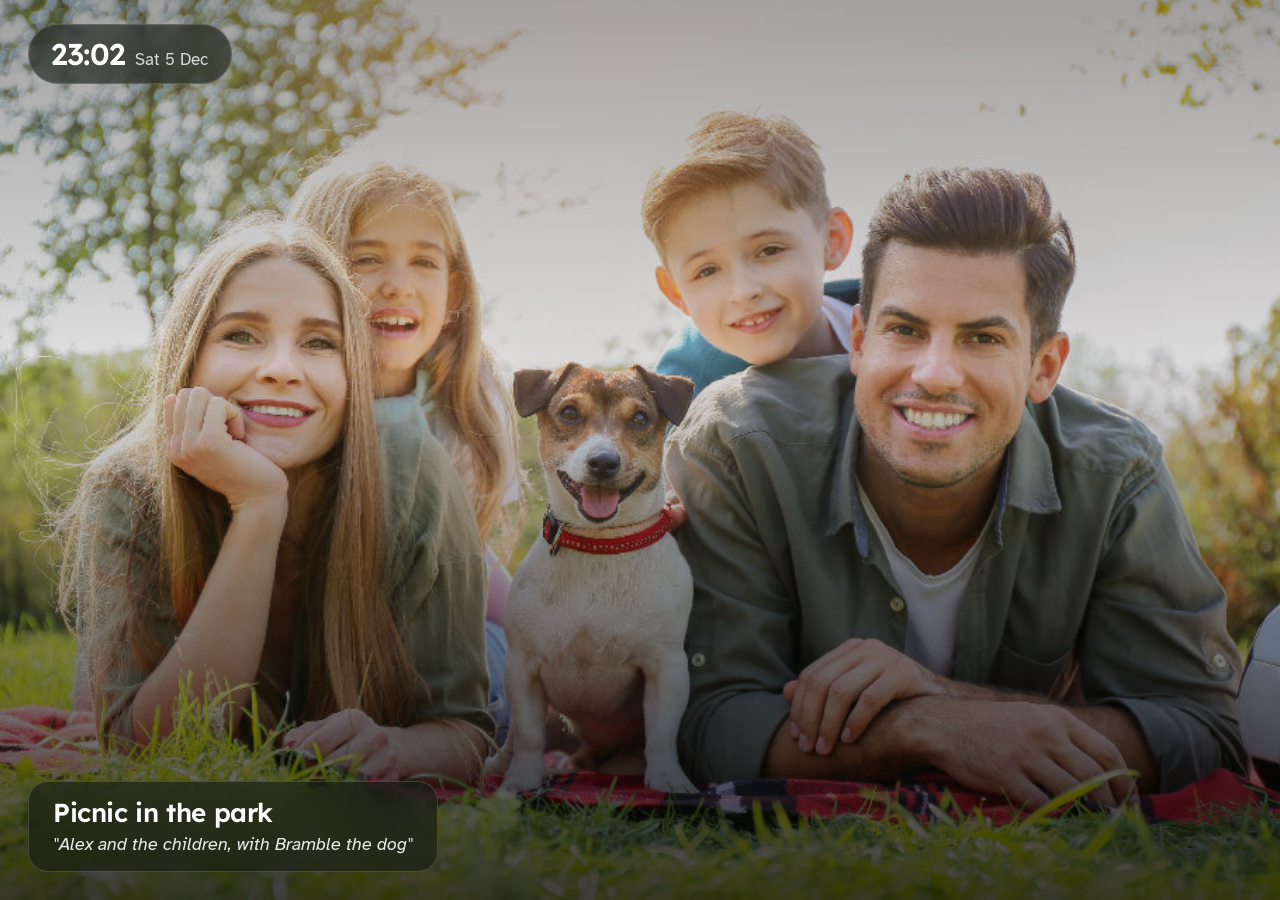
==== commit 92aa2711: "Replace AI images with real stock photos and refresh screenshots Photos are CC0 stock images from St" ====
--- a/frontend/carereceiver.html
+++ b/frontend/carereceiver.html
@@ -735,8 +735,8 @@
 <!-- Bottom Left Caption (Displays Actual Photo Caption) -->
 <div class="slideshow-caption" id="slideCaption">
   <div class="caption-pill">
-    <div class="caption-title" id="captionTitle">Picnic in the meadow</div>
-    <div class="caption-sub" id="captionSub">"The afternoon with the grandchildren"</div>
+    <div class="caption-title" id="captionTitle">Picnic in the park</div>
+    <div class="caption-sub" id="captionSub">"Alex and the children, with Bramble the dog"</div>
   </div>
 </div>
 
@@ -921,11 +921,11 @@
   const careBus = window.BroadcastChannel ? new BroadcastChannel('care_companion_bus') : null;
 
   let slidesData = loadStoredArray(CARE_STORAGE_KEYS.photos, [
-    { src: 'assets/photos/family-picnic-scene.jpg', title: 'Picnic in the meadow', caption: 'The afternoon with the grandchildren', prioritized: true },
-    { src: 'assets/photos/beach-vacation-scene.jpg', title: 'Beach day', caption: 'A walk along the sea front', prioritized: false },
-    { src: 'assets/photos/family-dinner-scene.jpg', title: 'Sunday dinner', caption: 'Everyone round the table again', prioritized: false },
-    { src: 'assets/photos/reading-time-scene.jpg', title: 'Reading by the fire', caption: 'A quiet evening at home', prioritized: false },
-    { src: 'assets/photos/christmas-dinner-scene.jpg', title: 'Christmas lunch', caption: 'The whole family together', prioritized: false }
+    { src: 'assets/photos/family-picnic-scene.jpg', title: 'Picnic in the park', caption: 'Alex and the children, with Bramble the dog', prioritized: true },
+    { src: 'assets/photos/beach-vacation-scene.jpg', title: 'Beach day', caption: 'Paddling in the sea together', prioritized: false },
+    { src: 'assets/photos/family-dinner-scene.jpg', title: 'Baking with Sophie', caption: 'Making biscuits in your kitchen', prioritized: false },
+    { src: 'assets/photos/reading-time-scene.jpg', title: 'Reading together', caption: 'A quiet evening on the sofa', prioritized: false },
+    { src: 'assets/photos/christmas-dinner-scene.jpg', title: 'Christmas morning', caption: 'Sophie in her Santa hat', prioritized: false }
   ]);
 
   const publishedPillPhotoUrls = {
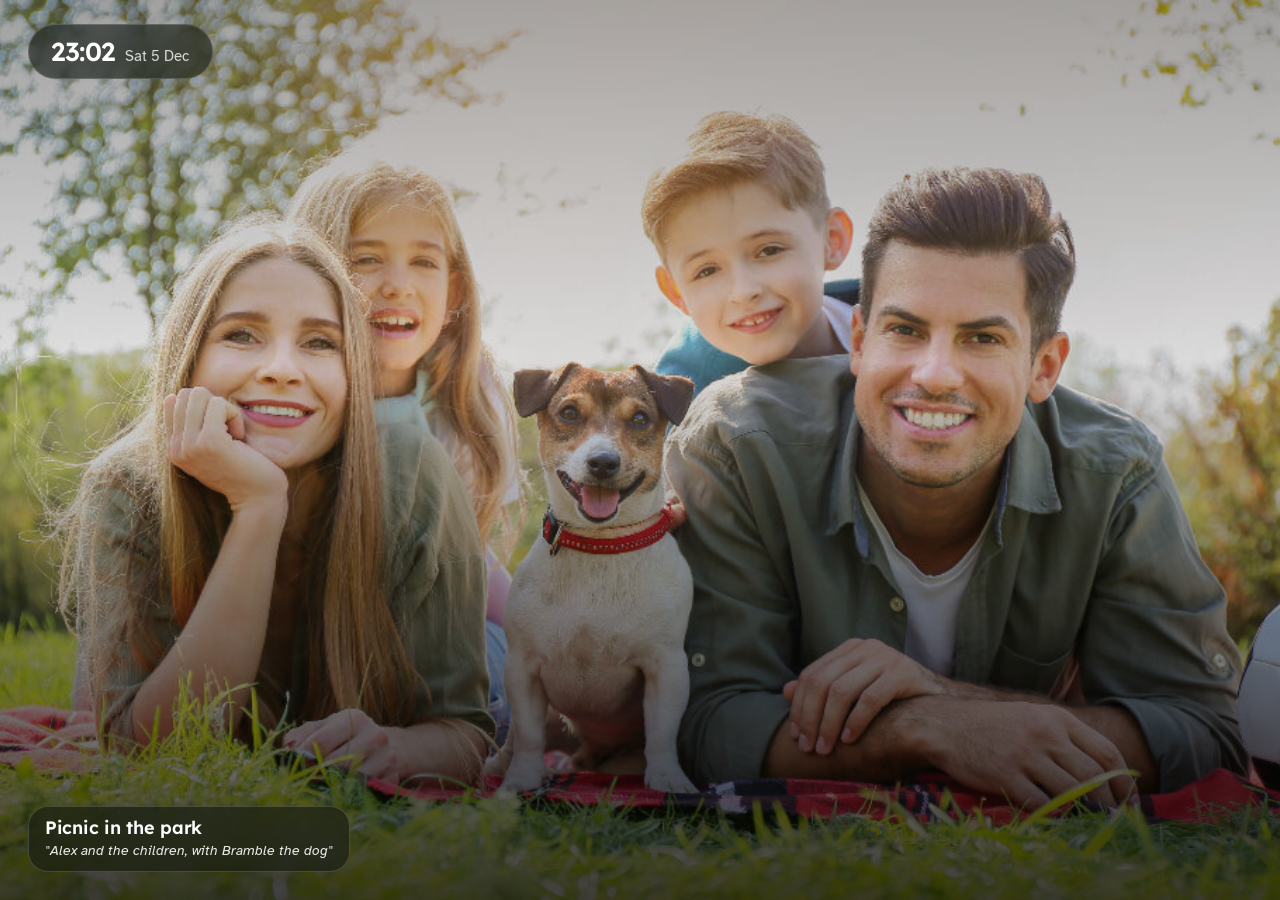
==== commit 13c6f465: "Fix overlapping prompts and empty space, quieter frame, cleaner demo page - Prompts on the frame now" ====
--- a/frontend/carereceiver.html
+++ b/frontend/carereceiver.html
@@ -771,7 +771,7 @@
             <div class="sender-sub" id="modalSentTime">Sent today</div>
           </div>
         </div>
-        <button class="checkin-tts-badge" type="button" onclick="speakText(currentCaption + '. How are you feeling today?')">
+        <button class="checkin-tts-badge" type="button" onclick="speakText(currentCaption + '. How are you feeling today?', true)">
           <i data-lucide="volume-2" style="width:16px;height:16px;"></i> <span>Read aloud</span>
         </button>
       </div>
@@ -1026,7 +1026,9 @@
   setInterval(updateClock, 1000);
   updateClock();
 
-  function speakText(text) {
+  // The frame stays silent unless someone presses "Read aloud".
+  function speakText(text, requested = false) {
+    if (!requested) return;
     if ('speechSynthesis' in window) {
       window.speechSynthesis.cancel();
       const utterance = new SpeechSynthesisUtterance(text);
@@ -1040,6 +1042,40 @@
   let escalationTimer = null;
   let escalationCountdown = 5;
   let escalationStage = 1;
+
+  // One prompt on the frame at a time. Anything that arrives while a prompt is
+  // showing waits its turn. A check-in that has already alerted the family can
+  // be replaced, because the family knows and is following up.
+  let activePrompt = null;
+  let checkinEscalated = false;
+  const promptQueue = [];
+
+  function requestPrompt(kind, show) {
+    if (activePrompt && !(activePrompt === 'checkin' && checkinEscalated)) {
+      promptQueue.push({ kind, show });
+      return;
+    }
+    if (activePrompt === 'checkin') closeCheckinPrompt();
+    activePrompt = kind;
+    show();
+  }
+
+  function promptFinished() {
+    activePrompt = null;
+    const next = promptQueue.shift();
+    if (next) {
+      requestPrompt(next.kind, next.show);
+    } else {
+      startSlideshow();
+    }
+  }
+
+  function closeCheckinPrompt() {
+    clearInterval(escalationTimer);
+    document.getElementById('checkinModal').classList.remove('active');
+    document.getElementById('takeoverOverlay').classList.remove('show');
+    document.getElementById('escalationAlertBanner').classList.remove('show');
+  }
 
   function triggerIncomingCheckin(senderName, avatarUrl, photoUrl, caption) {
     pauseSlideshow();
@@ -1092,6 +1128,7 @@
     clearInterval(escalationTimer);
     escalationCountdown = 5;
     escalationStage = 1;
+    checkinEscalated = false;
 
     escalationTimer = setInterval(() => {
       escalationCountdown--;
@@ -1105,6 +1142,11 @@
           showEscalationBanner('We have let your family know', 2);
           speakText('We have let your family know.');
           clearInterval(escalationTimer);
+          checkinEscalated = true;
+          if (promptQueue.length) {
+            const next = promptQueue.shift();
+            requestPrompt(next.kind, next.show);
+          }
         }
       }
     }, 1000);
@@ -1154,7 +1196,7 @@
 
     setTimeout(() => {
       toast.classList.remove('show');
-      startSlideshow();
+      promptFinished();
     }, 3000);
   }
 
@@ -1291,7 +1333,7 @@
 
     setTimeout(() => {
       toast.classList.remove('show');
-      startSlideshow();
+      promptFinished();
     }, 3000);
   }
 
@@ -1372,7 +1414,7 @@
 
     setTimeout(() => {
       toast.classList.remove('show');
-      startSlideshow();
+      promptFinished();
     }, 2500);
   }
 
@@ -1408,11 +1450,11 @@
       const data = e.data;
       if (!data || typeof data !== 'object') return;
       if (data.type === 'TRIGGER_CHECKIN') {
-        triggerIncomingCheckin(data.senderName, data.avatarUrl, data.photoUrl, data.caption);
+        requestPrompt('checkin', () => triggerIncomingCheckin(data.senderName, data.avatarUrl, data.photoUrl, data.caption));
       } else if (data.type === 'TRIGGER_PILLS') {
-        triggerPillReminder(data.pills);
+        requestPrompt('pills', () => triggerPillReminder(data.pills));
       } else if (data.type === 'TRIGGER_ERRAND') {
-        triggerErrandReminder(data.errand || data);
+        requestPrompt('errand', () => triggerErrandReminder(data.errand || data));
       } else if (data.type === 'UPDATE_PHOTO_QUEUE') {
         applyPhotoQueue(data.photos);
       } else if (data.type === 'UPDATE_PILLS_DATA') {
--- a/frontend/assets/theme.css
+++ b/frontend/assets/theme.css
@@ -205,10 +205,12 @@
   background: rgba(18, 23, 20, .58);
   border-color: rgba(251, 252, 250, .16);
 }
-.receiver .time-text { font-family: 'Lexend', sans-serif; font-size: 30px; font-weight: 600; }
-.receiver .date-text { font-size: 17px; }
-.receiver .caption-title { font-size: 26px; }
-.receiver .caption-sub { font-size: 18px; }
+.receiver .time-text { font-family: 'Lexend', sans-serif; font-size: 26px; font-weight: 600; }
+.receiver .date-text { font-size: 15px; }
+/* A small, quiet caption so the photo stays the focus. */
+.receiver .caption-pill { padding: 10px 16px; border-radius: 12px; max-width: min(420px, 100%); }
+.receiver .caption-title { font-size: 18px; line-height: 1.25; }
+.receiver .caption-sub { font-size: 14px; line-height: 1.35; margin-top: 2px; }
 
 .receiver .takeover-overlay { background: rgba(18, 23, 20, .72); }
 .receiver .takeover-card { background: var(--surface); color: var(--text); border-radius: 28px; }
@@ -249,13 +251,13 @@
 @media (max-width: 900px) {
   .receiver .frame-header { top: 16px; left: 16px; right: 16px; }
   .receiver .slideshow-caption { left: 16px; right: 16px; bottom: 16px; }
-  .receiver .caption-pill { max-width: none; }
+  .receiver .caption-pill { width: fit-content; max-width: 100%; }
   .receiver .response-btn-row { grid-template-columns: 1fr 1fr; }
 }
 @media (max-width: 520px) {
-  .receiver .time-text { font-size: 24px; }
-  .receiver .caption-title { font-size: 21px; }
-  .receiver .caption-sub { font-size: 16px; }
+  .receiver .time-text { font-size: 22px; }
+  .receiver .caption-title { font-size: 16px; }
+  .receiver .caption-sub { font-size: 13px; }
 }
 
 @media (prefers-reduced-motion: reduce) {
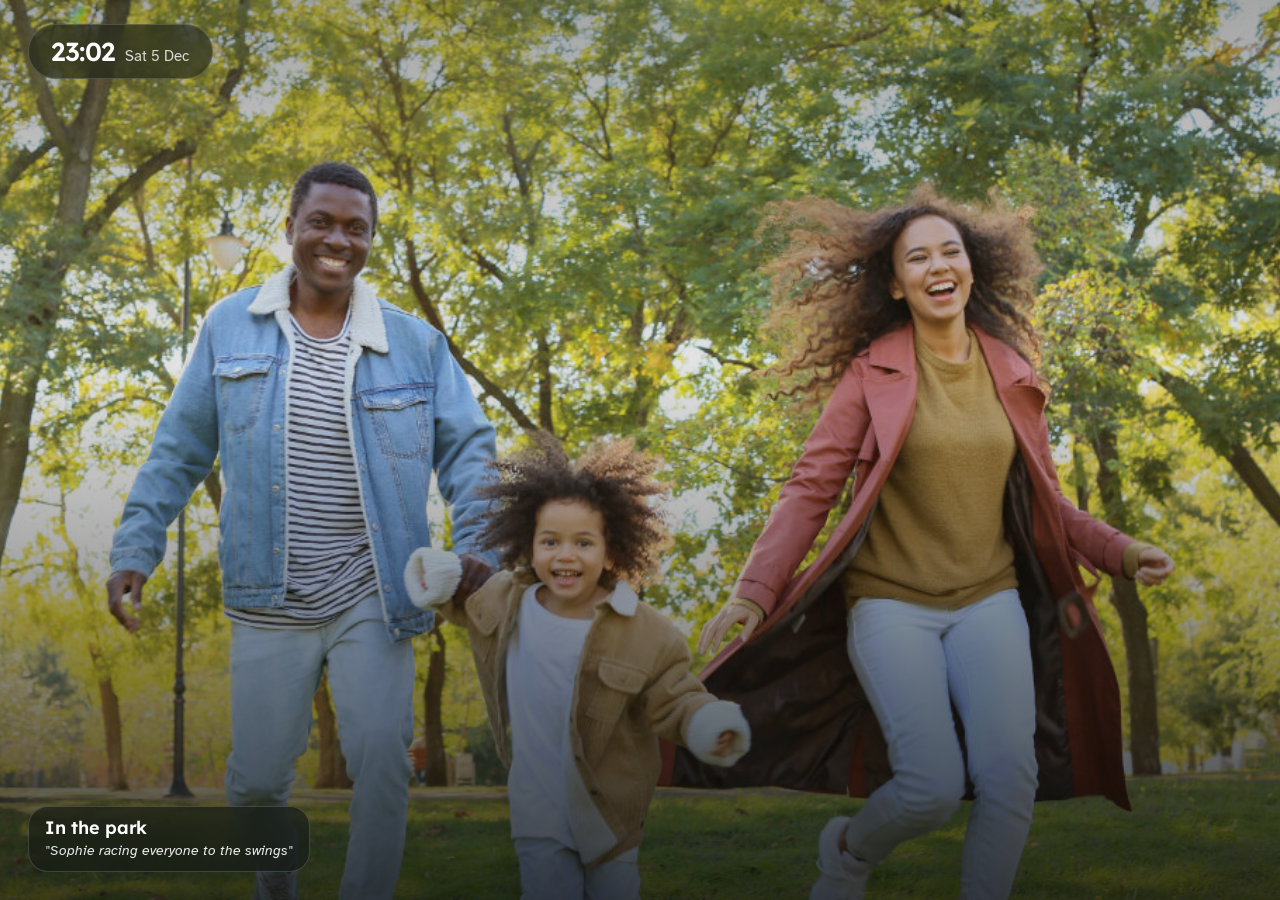
==== commit 29dcdb57: "Use one real family across the photos Margaret's frame now shows the same family in every photo: her" ====
--- a/frontend/carereceiver.html
+++ b/frontend/carereceiver.html
@@ -735,8 +735,8 @@
 <!-- Bottom Left Caption (Displays Actual Photo Caption) -->
 <div class="slideshow-caption" id="slideCaption">
   <div class="caption-pill">
-    <div class="caption-title" id="captionTitle">Picnic in the park</div>
-    <div class="caption-sub" id="captionSub">"Alex and the children, with Bramble the dog"</div>
+    <div class="caption-title" id="captionTitle">In the park</div>
+    <div class="caption-sub" id="captionSub">"Sophie racing everyone to the swings"</div>
   </div>
 </div>
 
@@ -833,7 +833,7 @@
         <img id="errandCaretakerAvatar" src="assets/people/alex.jpg" alt="Alex">
         <div class="errand-assignee-copy">
           <strong id="errandCaretakerName">Alex</strong>
-          <span id="errandCaretakerRole">Son, main contact</span>
+          <span id="errandCaretakerRole">Son-in-law, main contact</span>
         </div>
       </div>
       <button class="done-pills-btn" type="button" onclick="submitErrandDone()">
@@ -921,11 +921,11 @@
   const careBus = window.BroadcastChannel ? new BroadcastChannel('care_companion_bus') : null;
 
   let slidesData = loadStoredArray(CARE_STORAGE_KEYS.photos, [
-    { src: 'assets/photos/family-picnic-scene.jpg', title: 'Picnic in the park', caption: 'Alex and the children, with Bramble the dog', prioritized: true },
-    { src: 'assets/photos/beach-vacation-scene.jpg', title: 'Beach day', caption: 'Paddling in the sea together', prioritized: false },
-    { src: 'assets/photos/family-dinner-scene.jpg', title: 'Baking with Sophie', caption: 'Making biscuits in your kitchen', prioritized: false },
-    { src: 'assets/photos/reading-time-scene.jpg', title: 'Reading together', caption: 'A quiet evening on the sofa', prioritized: false },
-    { src: 'assets/photos/christmas-dinner-scene.jpg', title: 'Christmas morning', caption: 'Sophie in her Santa hat', prioritized: false }
+    { src: 'assets/photos/family-picnic-scene.jpg', title: 'In the park', caption: 'Sophie racing everyone to the swings', prioritized: true },
+    { src: 'assets/photos/beach-vacation-scene.jpg', title: 'Autumn walk', caption: 'Wrapped up warm on Sunday', prioritized: false },
+    { src: 'assets/photos/family-dinner-scene.jpg', title: 'Lazy Saturday', caption: 'Sophie telling Alex a very long story', prioritized: false },
+    { src: 'assets/photos/reading-time-scene.jpg', title: 'Story time', caption: 'Her favourite book, again', prioritized: false },
+    { src: 'assets/photos/christmas-dinner-scene.jpg', title: 'All three of us', caption: 'Elena, Alex and Sophie say hello', prioritized: false }
   ]);
 
   const publishedPillPhotoUrls = {
@@ -1342,7 +1342,7 @@
   // ========================================================
   let activeErrand = null;
   const receiverCaretakers = {
-    Alex: { name: 'Alex', role: HOUSEHOLD.family?.Alex?.role || 'Son, main contact', avatar: 'assets/people/alex.jpg' },
+    Alex: { name: 'Alex', role: HOUSEHOLD.family?.Alex?.role || 'Son-in-law, main contact', avatar: 'assets/people/alex.jpg' },
     Elena: { name: 'Elena', role: HOUSEHOLD.family?.Elena?.role || 'Daughter', avatar: 'assets/people/elena.jpg' }
   };
 
